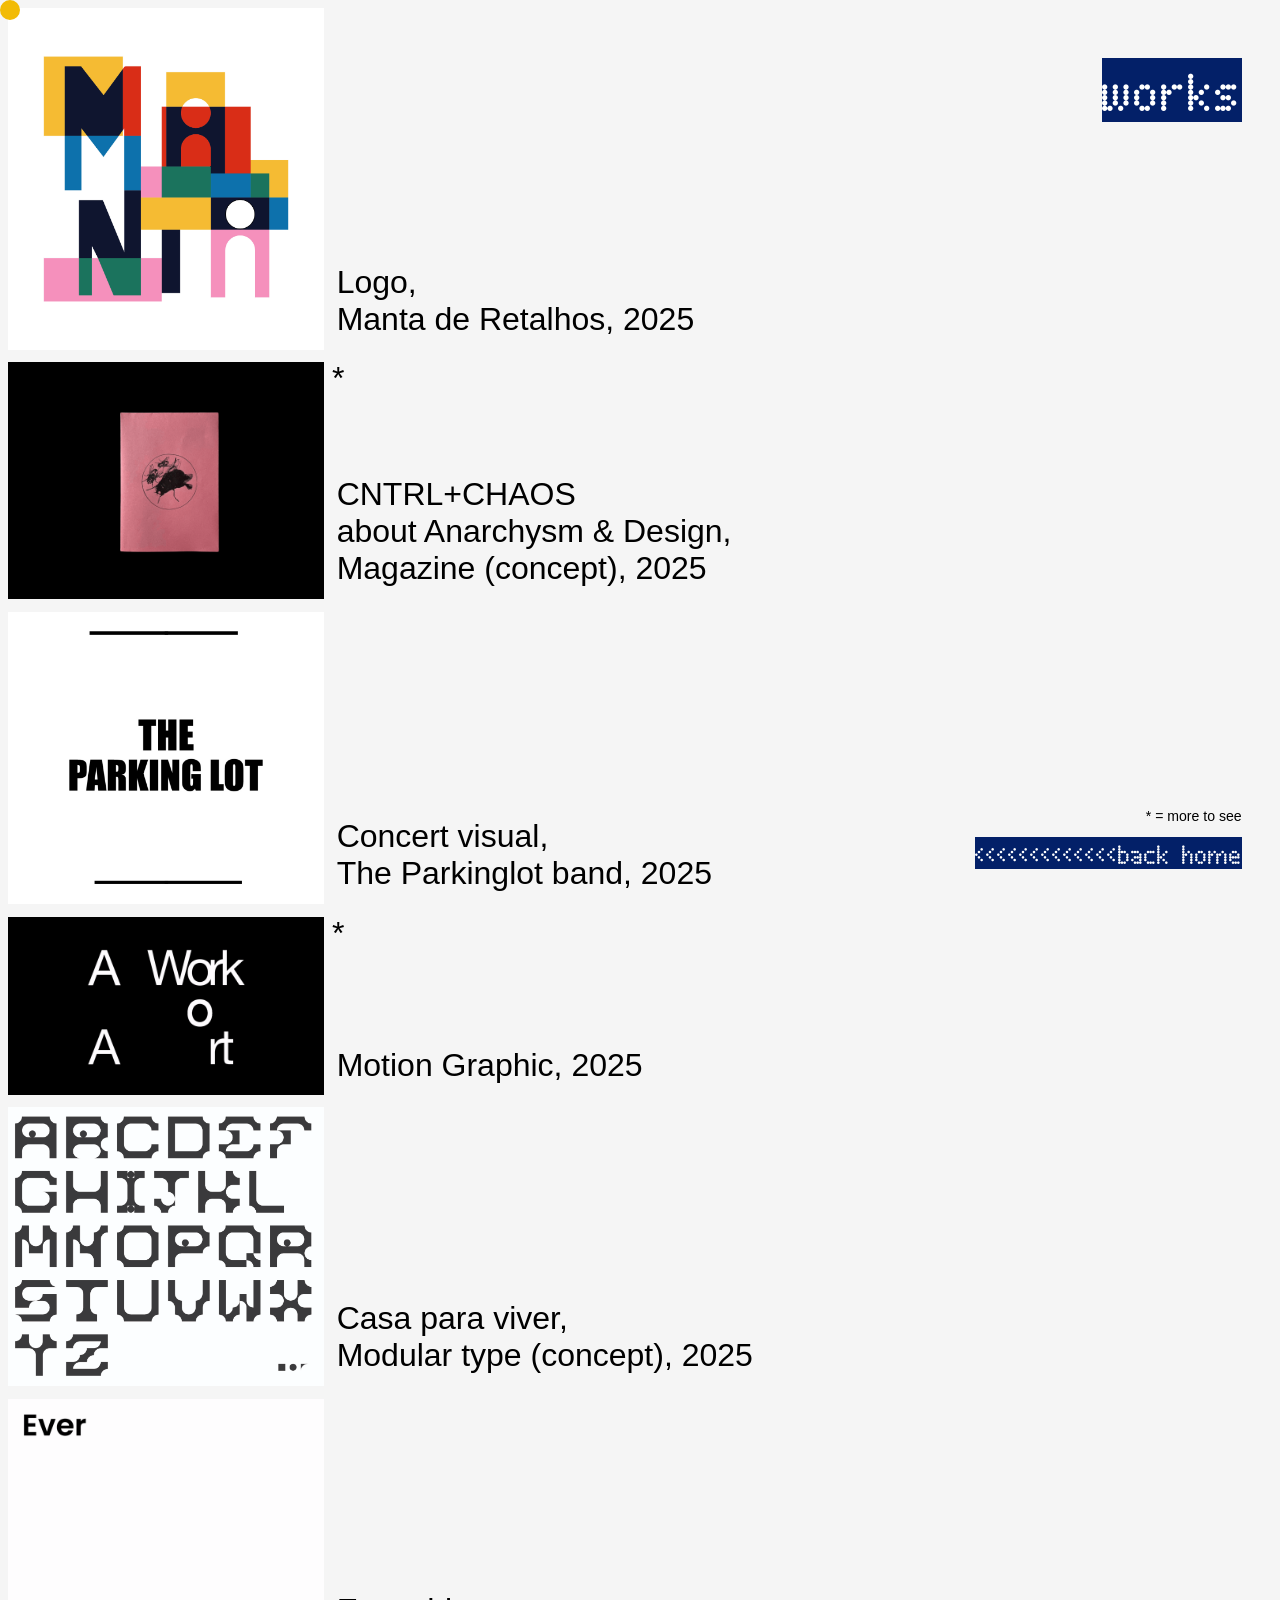
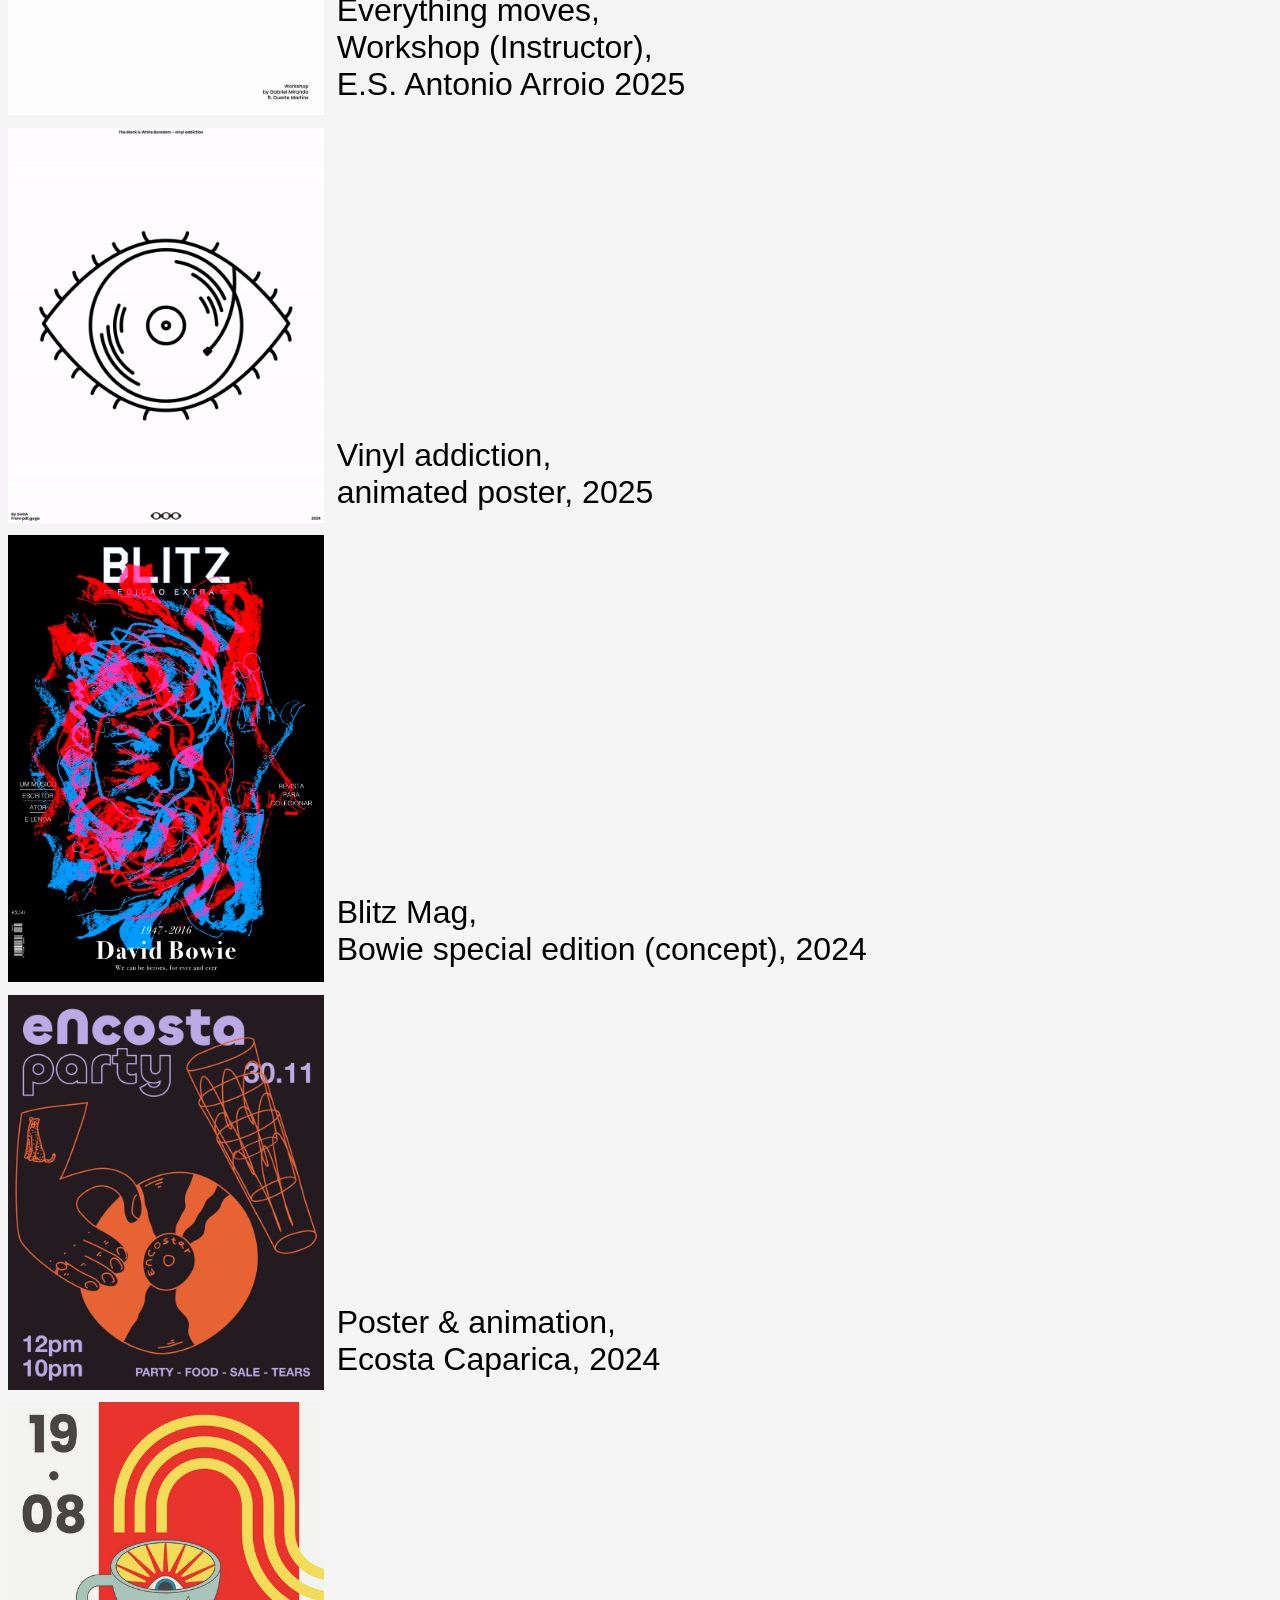
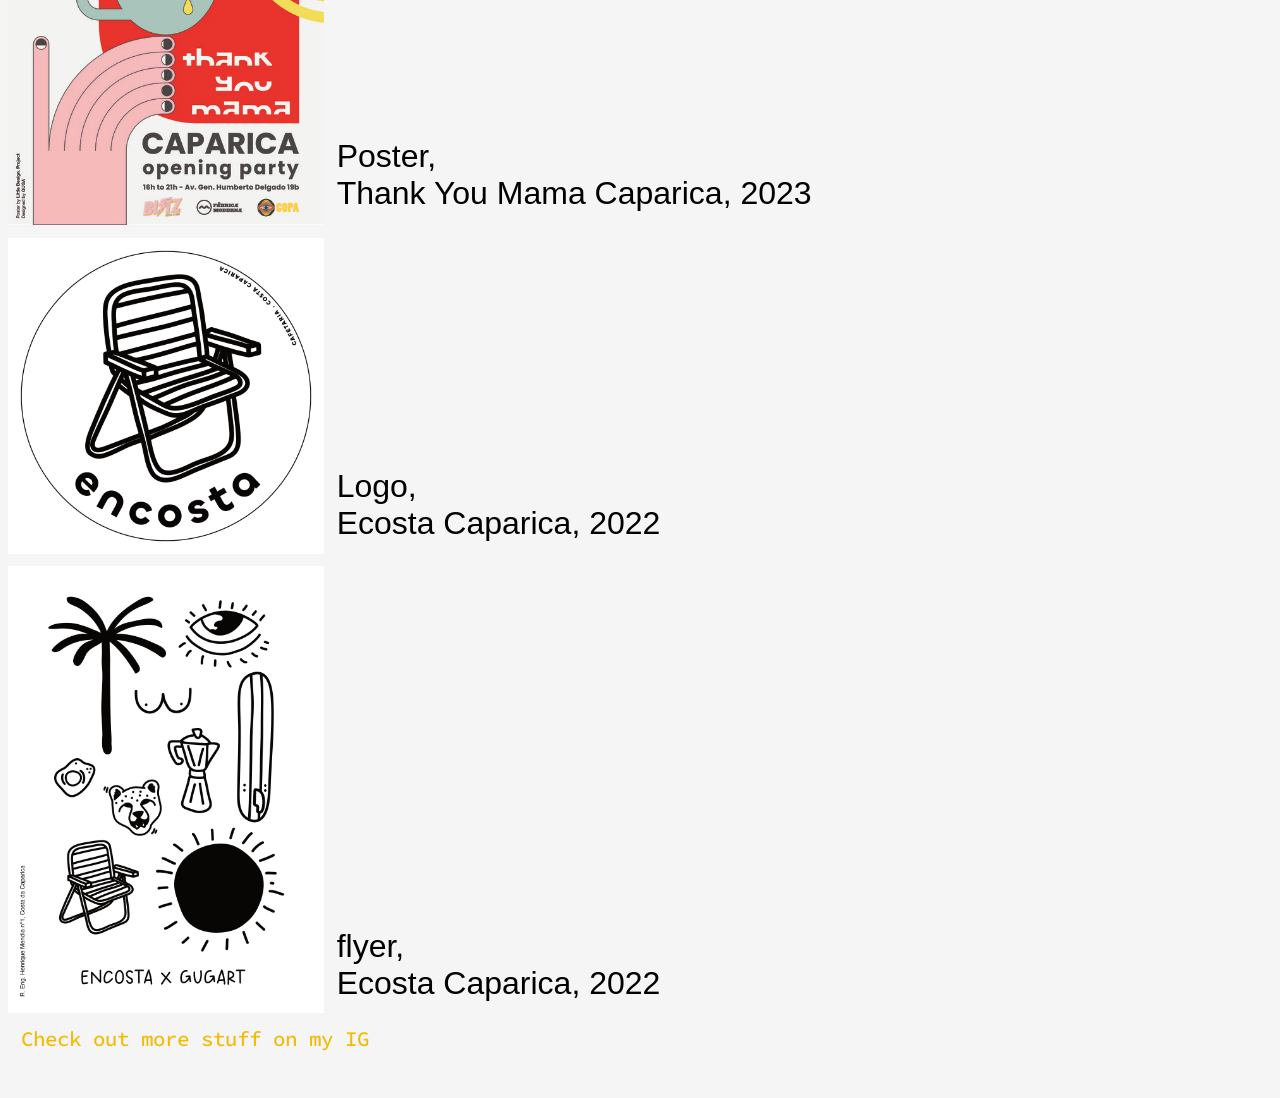
==== pagina1.html @ 48f4a159 "Update pagina1.html" ====
<!DOCTYPE html>
<html>
    <head>

        <meta charset="UTF-8">

        <title>Phone (1)</title>
        <link rel="stylesheet" href="style.css">
        <meta name="viewport" content="width=device-width, initial-scale=1.0">
        <style>
            .mae { cursor: pointer; }
        </style>
    </head>
    <body class="works-page">

        <div id="custom-cursor"></div>

        <main>

            <div id="transition-overlay"></div>
            <h2>works</h2>
            <span class="gallery-legend">* = more to see</span>
            <div class="mae" data-project="manta">
                <h2 id="titulohide">works</h2>
                <img id="img-main" src="../imgs/final.jpg" alt="img1p2">
                <div class="grupo">
                    <div id="texto1">
                        <p>Logo,<br> Manta de Retalhos, 2025</p>
                    </div>
                </div>
            </div>
            <div class="mae" data-project="chaos">
                <img id="img-main" src="../imgs/cntrlChaos.gif" alt="img2p2" loading="lazy" decoding="async">
                <div class="grupo">
                    <div id="texto1">
                    <p>CNTRL+CHAOS<br> about Anarchysm & Design,<br> Magazine (concept), 2025</p>
                    </div>
                </div>
            </div>
            <div class="mae" data-project="instapark">
                <img id="img-main" src="../imgs/instaPark.gif" alt="img2p2" loading="lazy" decoding="async">
                <div class="grupo">
                    <div id="texto1">
                    <p>Concert visual,<br> The Parkinglot band, 2025</p>
                    </div>
                </div>
            </div>
            <div class="mae" data-project="workart">
                <img id="img-main" src="../imgs/workArt.gif" alt="img2p2" loading="lazy" decoding="async">
                <div class="grupo">
                    <div id="texto1">
                    <p>Motion Graphic, 2025</p>
                    </div>
                </div>
            </div>
            <div class="mae" data-project="casaviver">
                <img id="img-main" src="../imgs/casaViver.jpg" alt="img2p2" loading="lazy" decoding="async">
                <div class="grupo">
                    <div id="texto1">
                    <p>Casa para viver,<br> Modular type (concept), 2025</p>
                    </div>
                </div>
            </div>
            <div class="mae" data-project="aa25">
                <img id="img-main" src="../imgs/AA25.gif" alt="img2p2" loading="lazy" decoding="async">
                <div class="grupo">
                    <div id="texto1">
                    <p>Everything moves,<br> Workshop (Instructor),<br> E.S. Antonio Arroio 2025</p>
                    </div>
                </div>
            </div>
            <div class="mae" data-project="vinil">
                <img id="img-main" src="../imgs/vinilAnimatic.gif" alt="img2p2" loading="lazy" decoding="async">
                <div class="grupo">
                    <div id="texto1">
                    <p>Vinyl addiction,<br> animated poster, 2025</p>
                    </div>
                </div>
            </div>
            <div class="mae" data-project="bowie">
                <img id="img-main" src="../imgs/bowieMag.png" alt="img2p2" loading="lazy" decoding="async">
                <div class="grupo">
                    <div id="texto1">
                    <p>Blitz Mag,<br> Bowie special edition (concept), 2024</p>
                    </div>
                </div>
            </div>
            <div class="mae" data-project="closing">
                <img id="img-main" src="../imgs/closing.gif" alt="img2p2" loading="lazy" decoding="async">
                <div class="grupo">
                    <div id="texto1">
                    <p>Poster & animation,<br> Ecosta Caparica, 2024</p>
                    </div>
                </div>
            </div>
            <div class="mae" data-project="thankyou">
                <img id="img-main" src="../imgs/thankYou.jpg" alt="img2p2" loading="lazy" decoding="async">
                <div class="grupo">
                    <div id="texto1">
                    <p>Poster,<br> Thank You Mama Caparica, 2023</p>
                    </div>
                </div>
            </div>
            <div class="mae" data-project="logoencosta">
                <img id="img-main" src="../imgs/logoEncosta.png" alt="img2p2" loading="lazy" decoding="async">
                <div class="grupo">
                    <div id="texto1">
                    <p>Logo,<br> Ecosta Caparica, 2022</p>
                    </div>
                </div>
            </div>
            <div class="mae" data-project="flyerencosta">
                <img id="img-main" src="../imgs/flyerEncosta.png" alt="img2p2" loading="lazy" decoding="async">
                <div class="grupo">
                    <div id="texto1">
                    <p>flyer,<br> Ecosta Caparica, 2022</p>
                    </div>
                </div>
            </div>
            <div class="mae">
                <div class="grupo">
                    <div id="textoIG">
                    <a href="https://www.instagram.com/pdf.guga/" target="_blank" class="transition-link">Check out more stuff on my IG</a>
                    </div>
                </div>
            </div>
            <a href="../codigo/index.html" id="fixedbutton"> &lt&lt&lt&lt&lt&lt&lt&lt&lt&lt&lt&lt&ltback home </a>
            
        </main>

         <script src="script.js"></script>

    </body>
</html>
---- style.css ----
/* ==========================================
   FONTS
   ========================================== */
@font-face {
    src: url(fonts/ndot-47-inspired-by-nothing.otf);
    font-family: Ndot47;
}

@font-face {
    src: url(fonts/SourceCodePro-VariableFont_wght.ttf);
    font-family: sourcecode;
}

@font-face {
    font-family: Outfit;
    src: url(Outfit-VariableFont_wght.ttf) format("truetype");
    font-style: normal;
    font-weight: 100 900;
}

/* ==========================================
   GLOBAL RESET & GLOBAL FORCED CURSOR REMOVAL
   ========================================== */
* {
    margin-bottom: 1%;
    font-family: Helvetica Neue, "helvetica", sans-serif;
    font-weight: 500;
    text-decoration: none;
    box-sizing: border-box; 
    cursor: none !important; /* Strips browser pointer across every tag */
}

a {
    font-family: sourcecode, "helvetica", sans-serif;
}

/* ==========================================
   BASE & STRUCTURE ELEMENTS
   ========================================== */
body {
    background-color: #f5f5f5;
    max-width: 1500px;
    overflow-x: hidden;
    opacity: 0;
    transition: opacity 1s, transform 0.5s cubic-bezier(0.87, -0.01, 1, 1);
}

body.loaded {
    opacity: 1;
}

.container {
    display: grid;
    grid-template-columns: auto auto auto auto auto auto;
    background-color: #f5f5f5;
    padding: 1%;
}

.container div {
    background-color: #f1f1f1;
    border: 1px solid black;
    padding: 10px;
    font-size: 30px;
    text-align: center;
}

.mae {
    display: flex;
    margin: 0;
}

.grupo {
    width: 25%;
    position: relative;
    margin-left: 1%;
    margin-right: 3%;
}

p {
    font-size: 2.5em;
}

.works-page p {
    font-size: 2.5vw;
}

.works-page .gallery-legend {
    position: fixed;
    bottom: calc(2% + 1.5em + 1.5rem);
    right: 3%;
    width: fit-content;
    z-index: 2;
    font-size: clamp(0.75rem, 1.1vw, 1rem);
}

.works-page .grupo {
    width: 65%;
}

.works-page .mae.has-gallery {
    position: relative;
}

.works-page .project-image-wrap {
    display: contents;
}

.works-page .gallery-indicator {
    position: absolute;
    top: 0;
    left: 0;
    font-size: 2.5vw;
    line-height: 1;
    pointer-events: none;
}

/* ==========================================
   IMAGES & MEDIA TARGETS
   ========================================== */
img {
    max-width: 20%;
}

.detail-moving-image {
    position: fixed;
    top: 0;
    left: 0;
    width: clamp(180px, 24vw, 320px);
    max-width: calc(100vw - 2rem);
    z-index: 0;
    transition: left 4s ease-in-out, top 4s ease-in-out, transform 0.6s ease;
}

.detail-moving-image:hover {
    transform: rotate(180deg);
}

@media (prefers-reduced-motion: reduce) {
    .detail-moving-image {
        position: static;
        transition: none;
    }
}

#img-main {
    max-width: 25%;
}

#img2 {
    max-width: 75%;
    margin: auto;
    margin-top: 15%;
}

#gallery-content {
    max-width: none;
    flex-direction: column;
}

#gallery-content img {
    max-width: 60%;
}

/* ==========================================
   TYPOGRAPHY & ACTIONS
   ========================================== */
#texto1 {
    position: absolute;
    bottom: 0;
}

.detail-copy-bottom-right #texto1 {
    position: fixed;
    right: 3%;
    bottom: 8%;
    width: min(44rem, 55vw);
    z-index: 1;
}

h2 {
    font-family: Ndot47, "helvetica", sans-serif;
    position: fixed;
    font-size: 3em;
    font-style: none;
    background-color: #032068;
    color: white;
    width: fit-content;
    top: 2%;
    right: 3%;
}

h2:hover {
    background-color: #f1f1f100;
    color: #032068;
}

h3 {
    color: white;
    width: fit-content;
    background-color: #F2BB06;
    font-size: 1.6vw;
}

.link {
    color: #B80529;
    text-decoration: underline;
}

.transition-link {
    font-size: 1.3em;
    border: none;
    background-color: #f5f5f500;
    color: #F2BB06;
}

.transition-link:hover {
    background-color: #F2BB06;
    color: white;
}

#destaque {
    background-color: white;
    font-weight: 600;
}

#titulohide {
    font-size: 3vw;
    font-style: none;
    background-color: #032068;
    color: white;
    width: fit-content;
    margin-top: 13%;
    margin-right: 10%;
    display: none;
}

#fixedbutton {
    font-family: Ndot47, source code, "helvetica", sans-serif;
    font-size: 1.5em;
    position: fixed;
    bottom: 2%;
    right: 3%;
    background-color: #032068; 
    color: white;
}

#fixedbutton:hover {
    background-color: white;
    color: #032068;
}

/* ==========================================
   PAGE TRANSITION OVERLAY
   ========================================== */
#transition-overlay {
    position: fixed;
    top: 0;
    left: 100%;
    width: 100%;
    height: 100vh;
    background: #f2bb0600;
    opacity: 0;
    z-index: 9997; 
    pointer-events: none;
    transition: left 0.6s ease, opacity 0.1s ease;
}

#transition-overlay.active {
    left: 0;
    opacity: 1;
    pointer-events: auto;
}

/* ==========================================
   CUSTOM MOUSE CURSOR SETUP
   ========================================== */
#custom-cursor {
    width: 20px !important;
    height: 20px !important;
    border-radius: 50%;
    position: fixed;
    top: 0;
    left: 0;
    background-color: #F2BB06; 
    border: 2px solid #F2BB06;     
    pointer-events: none; 
    z-index: 99999; /* Keeps it on top of your layout */
    will-change: transform;
}


/* ==========================================
   ANIMATIONS
   ========================================== */
@keyframes fadeOut {
    0% {
        opacity: 1;
        transform: translate(-50%, -50%) scale(1);
    }
    100% {
        opacity: 0;
        transform: translate(-50%, -50%) scale(0.2);
    }
}

@keyframes slideIn {
    from {
        transform: translateX(100%);
    }
    to {
        transform: translateX(0);
    }
}

/* ==========================================
   RESPONSIVE MEDIA QUERIES
   ========================================== */
@media (max-width: 1800px) {
    .container {
        grid-template-columns: auto auto auto auto;
    }
}

@media (max-width: 600px) {
    .mae {
        display: flex;
        flex-direction: column;
    }

    #custom-cursor {
    display: none;
    }

    .grupo {
        width: 100%;
    }

    .works-page .grupo {
        width: 100%;
    }

    .works-page .gallery-indicator {
        left: auto;
        right: 0;
        font-size: 8vw;
    }

    .works-page .gallery-legend {
        right: 5%;
        bottom: calc(2% + 4vw + 1.5rem);
    }

    .works-page .mae.has-gallery #texto1 {
        padding-right: 8vw;
    }

    img {
        max-width: 100%;
    }

    .detail-moving-image {
        width: 60vw;
        max-width: 80vw;
    }

    .detail-moving-image:hover {
        transform: none;
    }

    .detail-copy-bottom-right #texto1 {
        position: fixed;
        left: 50%;
        right: auto;
        bottom: 10%;
        width: min(90vw, 35rem);
        margin: 0;
        text-align: left;
        transform: translateX(-50%);
    }

    #img-main {
        max-width: 100%;
    }

    p {
        font-size: 8vw;
    }

    h2 {
        display: none;
    }

    h3 {
        font-size: 4vw;
        margin-top: 5%;
    }

    #texto1 {
        position: relative;
        width: 100%;
        margin-bottom: 5%;
        margin-top: 2%;
    }

    #textoIG {
        display: none;
    }

    #titulohide {
        font-size: 5vw;
        margin-top: 3%;
        margin-right: 2%;
        position: absolute;
        display: block;
    }

    #fixedbutton {
        font-size: 4vw;
        bottom: 2%;
        right: 5%;
    }

    .container {
        grid-template-columns: auto;
    }

    #img2 {
        max-width: 100%;
        margin-top: 5%;
    }
}
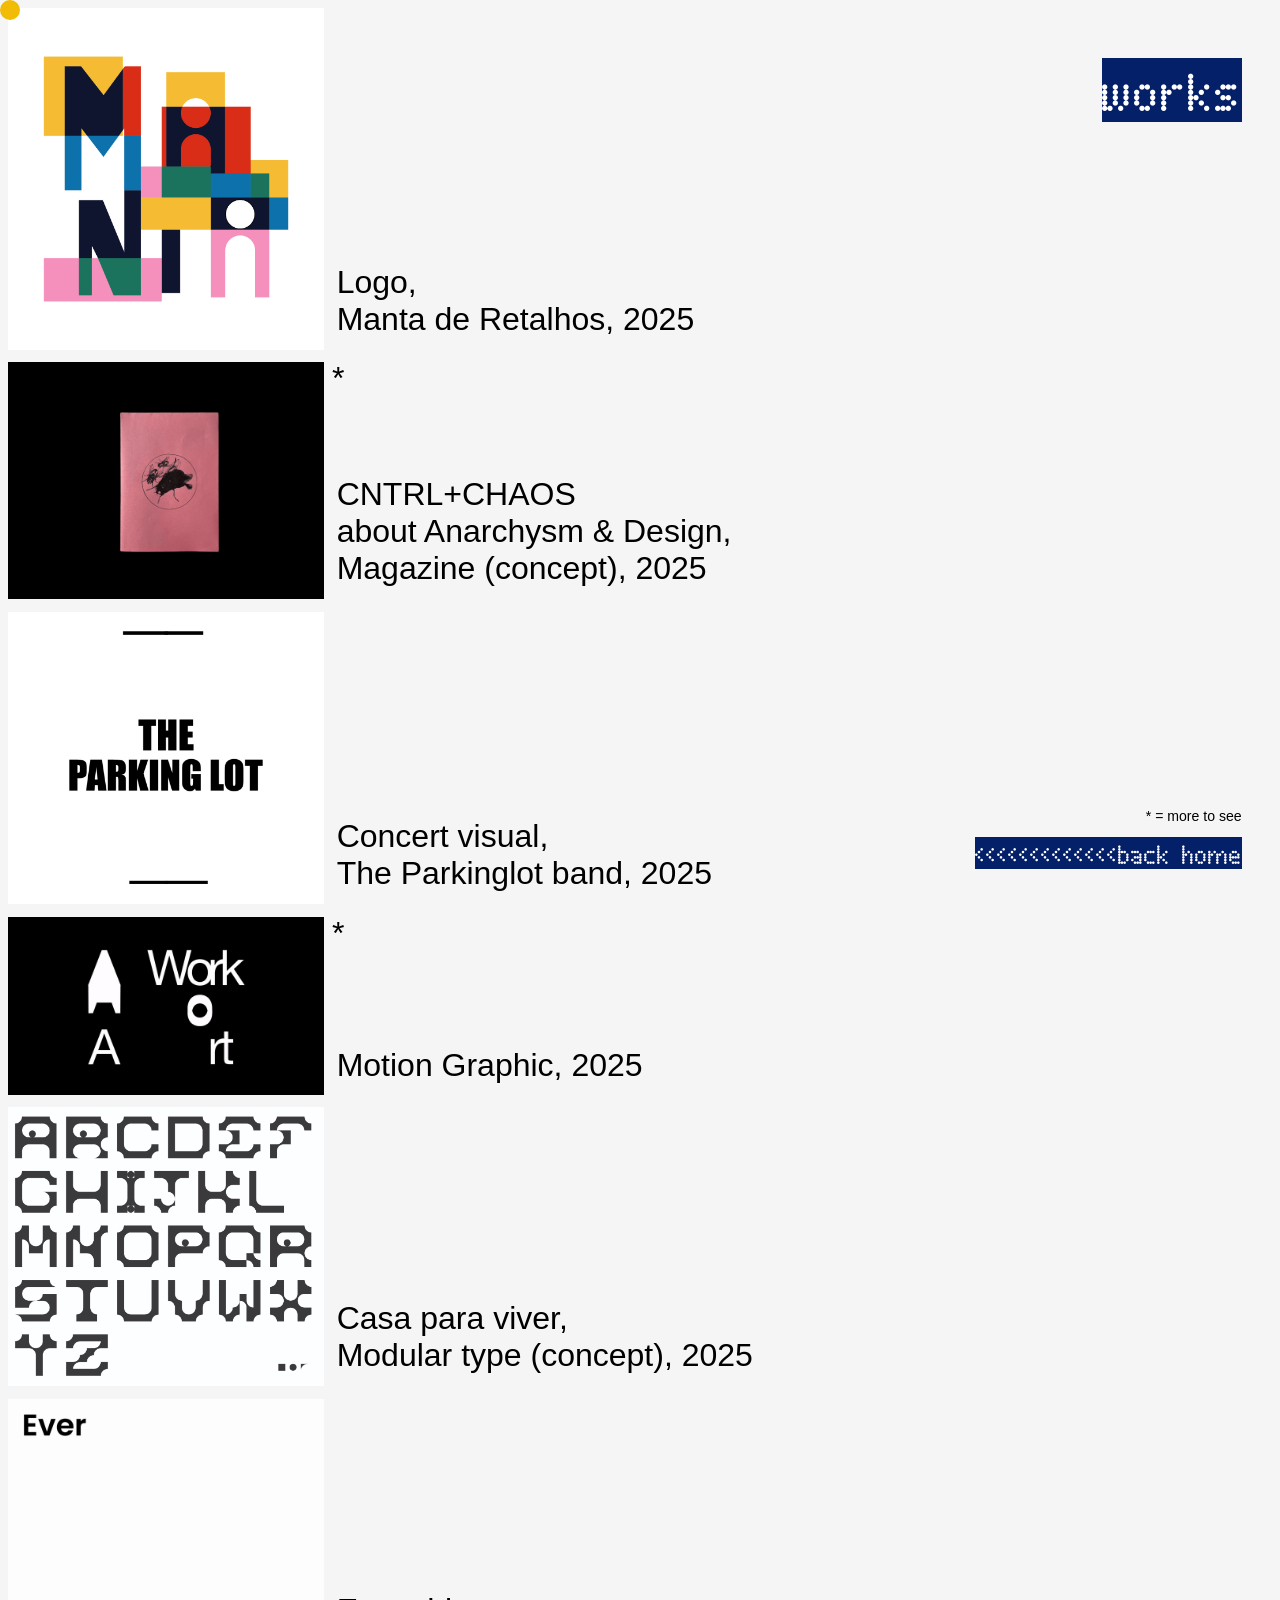
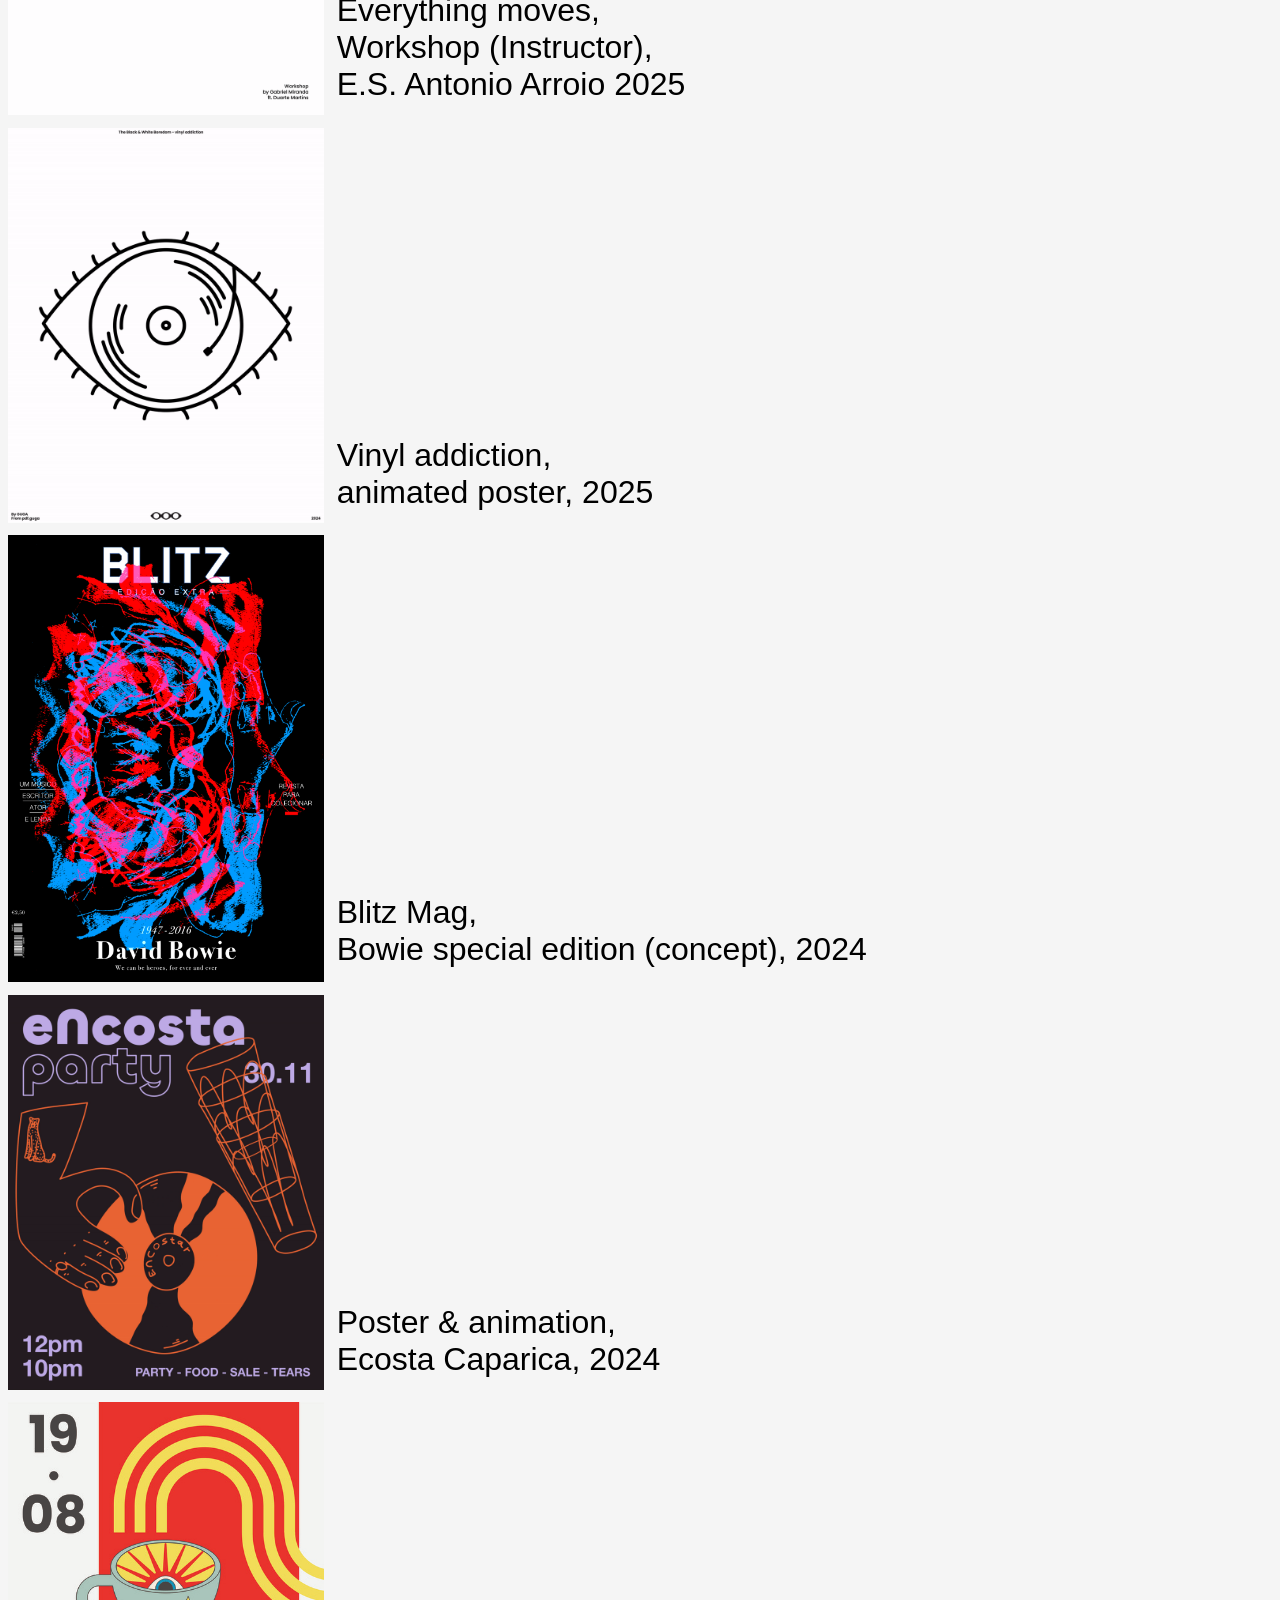
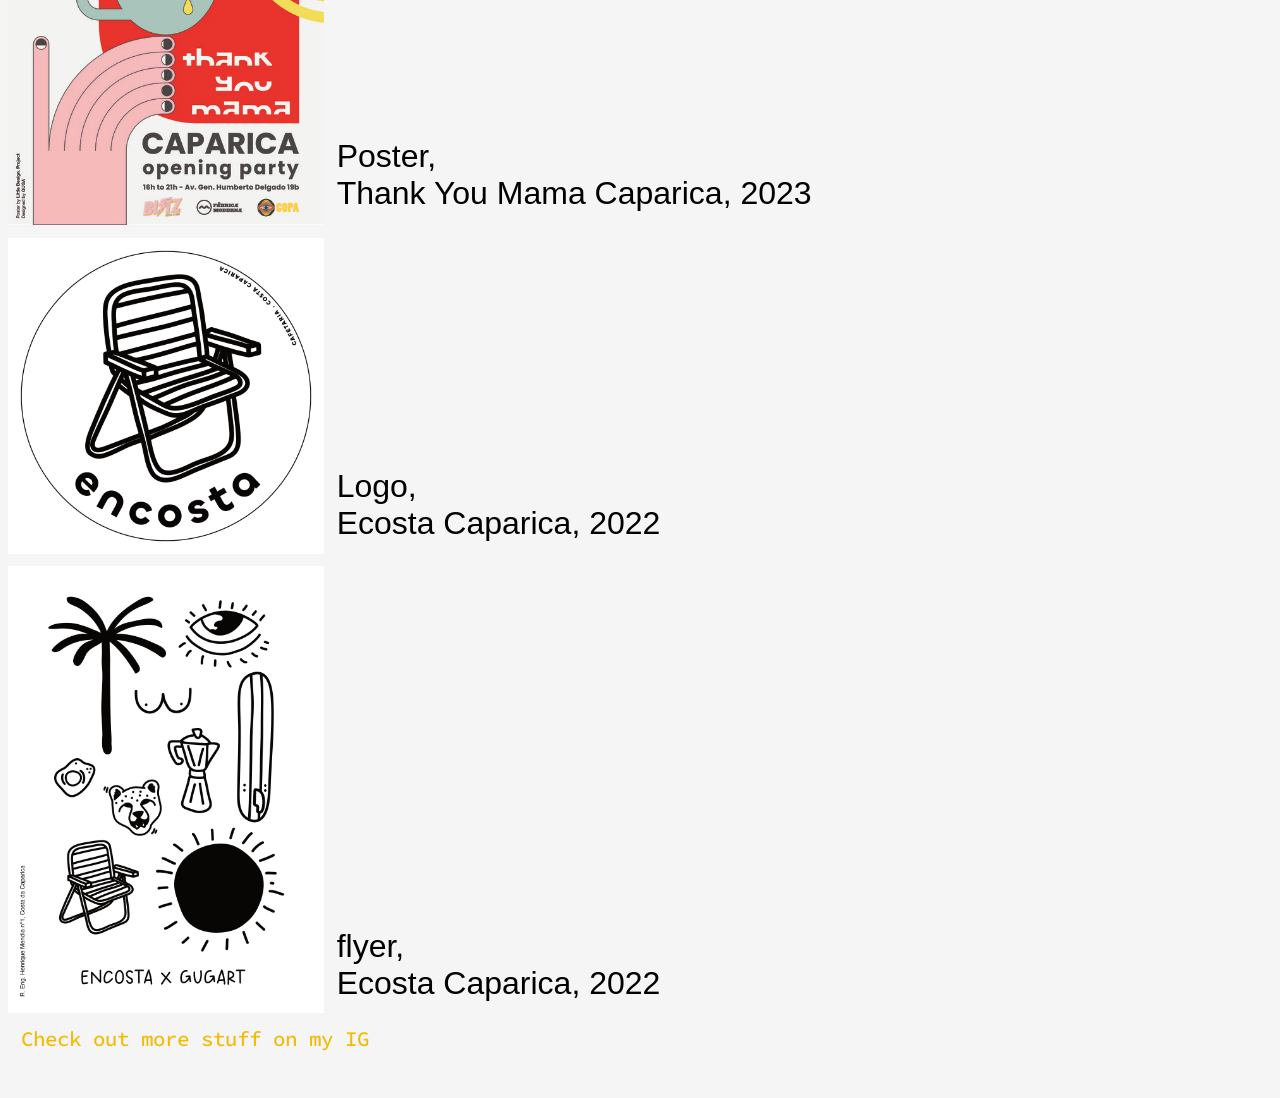
==== commit 82425a07: "Update pagina1.html" ====
--- a/pagina1.html
+++ b/pagina1.html
@@ -22,7 +22,7 @@
             <span class="gallery-legend">* = more to see</span>
             <div class="mae" data-project="manta">
                 <h2 id="titulohide">works</h2>
-                <img id="img-main" src="../imgs/final.jpg" alt="img1p2">
+                <img id="img-main" src="./imgs/final.jpg" alt="img1p2">
                 <div class="grupo">
                     <div id="texto1">
                         <p>Logo,<br> Manta de Retalhos, 2025</p>
@@ -30,7 +30,7 @@
                 </div>
             </div>
             <div class="mae" data-project="chaos">
-                <img id="img-main" src="../imgs/cntrlChaos.gif" alt="img2p2" loading="lazy" decoding="async">
+                <img id="img-main" src="./imgs/cntrlChaos.gif" alt="img2p2" loading="lazy" decoding="async">
                 <div class="grupo">
                     <div id="texto1">
                     <p>CNTRL+CHAOS<br> about Anarchysm & Design,<br> Magazine (concept), 2025</p>
@@ -38,7 +38,7 @@
                 </div>
             </div>
             <div class="mae" data-project="instapark">
-                <img id="img-main" src="../imgs/instaPark.gif" alt="img2p2" loading="lazy" decoding="async">
+                <img id="img-main" src="./imgs/instaPark.gif" alt="img2p2" loading="lazy" decoding="async">
                 <div class="grupo">
                     <div id="texto1">
                     <p>Concert visual,<br> The Parkinglot band, 2025</p>
@@ -46,7 +46,7 @@
                 </div>
             </div>
             <div class="mae" data-project="workart">
-                <img id="img-main" src="../imgs/workArt.gif" alt="img2p2" loading="lazy" decoding="async">
+                <img id="img-main" src="./imgs/workArt.gif" alt="img2p2" loading="lazy" decoding="async">
                 <div class="grupo">
                     <div id="texto1">
                     <p>Motion Graphic, 2025</p>
@@ -54,7 +54,7 @@
                 </div>
             </div>
             <div class="mae" data-project="casaviver">
-                <img id="img-main" src="../imgs/casaViver.jpg" alt="img2p2" loading="lazy" decoding="async">
+                <img id="img-main" src="./imgs/casaViver.jpg" alt="img2p2" loading="lazy" decoding="async">
                 <div class="grupo">
                     <div id="texto1">
                     <p>Casa para viver,<br> Modular type (concept), 2025</p>
@@ -62,7 +62,7 @@
                 </div>
             </div>
             <div class="mae" data-project="aa25">
-                <img id="img-main" src="../imgs/AA25.gif" alt="img2p2" loading="lazy" decoding="async">
+                <img id="img-main" src="./imgs/AA25.gif" alt="img2p2" loading="lazy" decoding="async">
                 <div class="grupo">
                     <div id="texto1">
                     <p>Everything moves,<br> Workshop (Instructor),<br> E.S. Antonio Arroio 2025</p>
@@ -70,7 +70,7 @@
                 </div>
             </div>
             <div class="mae" data-project="vinil">
-                <img id="img-main" src="../imgs/vinilAnimatic.gif" alt="img2p2" loading="lazy" decoding="async">
+                <img id="img-main" src="./imgs/vinilAnimatic.gif" alt="img2p2" loading="lazy" decoding="async">
                 <div class="grupo">
                     <div id="texto1">
                     <p>Vinyl addiction,<br> animated poster, 2025</p>
@@ -78,7 +78,7 @@
                 </div>
             </div>
             <div class="mae" data-project="bowie">
-                <img id="img-main" src="../imgs/bowieMag.png" alt="img2p2" loading="lazy" decoding="async">
+                <img id="img-main" src="./imgs/bowieMag.png" alt="img2p2" loading="lazy" decoding="async">
                 <div class="grupo">
                     <div id="texto1">
                     <p>Blitz Mag,<br> Bowie special edition (concept), 2024</p>
@@ -86,7 +86,7 @@
                 </div>
             </div>
             <div class="mae" data-project="closing">
-                <img id="img-main" src="../imgs/closing.gif" alt="img2p2" loading="lazy" decoding="async">
+                <img id="img-main" src="./imgs/closing.gif" alt="img2p2" loading="lazy" decoding="async">
                 <div class="grupo">
                     <div id="texto1">
                     <p>Poster & animation,<br> Ecosta Caparica, 2024</p>
@@ -94,7 +94,7 @@
                 </div>
             </div>
             <div class="mae" data-project="thankyou">
-                <img id="img-main" src="../imgs/thankYou.jpg" alt="img2p2" loading="lazy" decoding="async">
+                <img id="img-main" src="./imgs/thankYou.jpg" alt="img2p2" loading="lazy" decoding="async">
                 <div class="grupo">
                     <div id="texto1">
                     <p>Poster,<br> Thank You Mama Caparica, 2023</p>
@@ -102,7 +102,7 @@
                 </div>
             </div>
             <div class="mae" data-project="logoencosta">
-                <img id="img-main" src="../imgs/logoEncosta.png" alt="img2p2" loading="lazy" decoding="async">
+                <img id="img-main" src="./imgs/logoEncosta.png" alt="img2p2" loading="lazy" decoding="async">
                 <div class="grupo">
                     <div id="texto1">
                     <p>Logo,<br> Ecosta Caparica, 2022</p>
@@ -110,7 +110,7 @@
                 </div>
             </div>
             <div class="mae" data-project="flyerencosta">
-                <img id="img-main" src="../imgs/flyerEncosta.png" alt="img2p2" loading="lazy" decoding="async">
+                <img id="img-main" src="./imgs/flyerEncosta.png" alt="img2p2" loading="lazy" decoding="async">
                 <div class="grupo">
                     <div id="texto1">
                     <p>flyer,<br> Ecosta Caparica, 2022</p>
@@ -124,7 +124,7 @@
                     </div>
                 </div>
             </div>
-            <a href="../codigo/index.html" id="fixedbutton"> &lt&lt&lt&lt&lt&lt&lt&lt&lt&lt&lt&lt&ltback home </a>
+            <a href="index.html" id="fixedbutton"> &lt&lt&lt&lt&lt&lt&lt&lt&lt&lt&lt&lt&ltback home </a>
             
         </main>
 
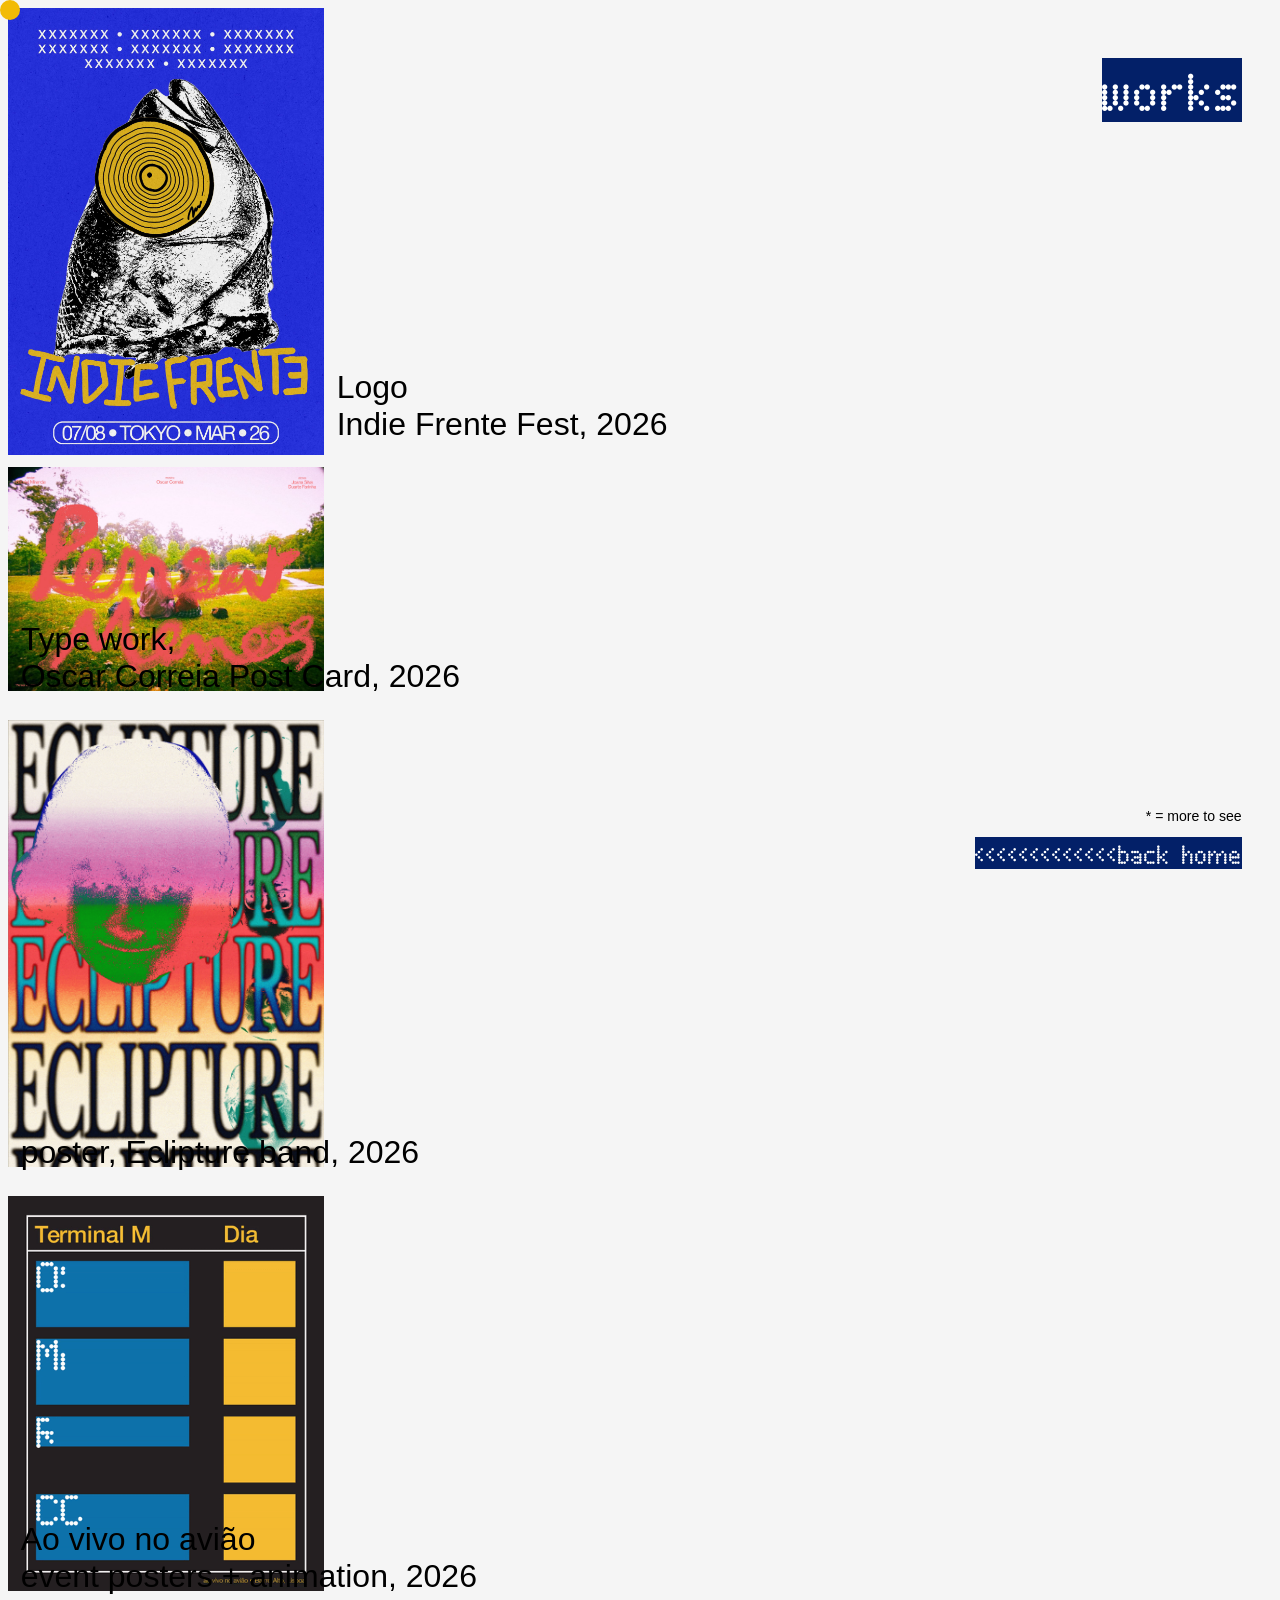
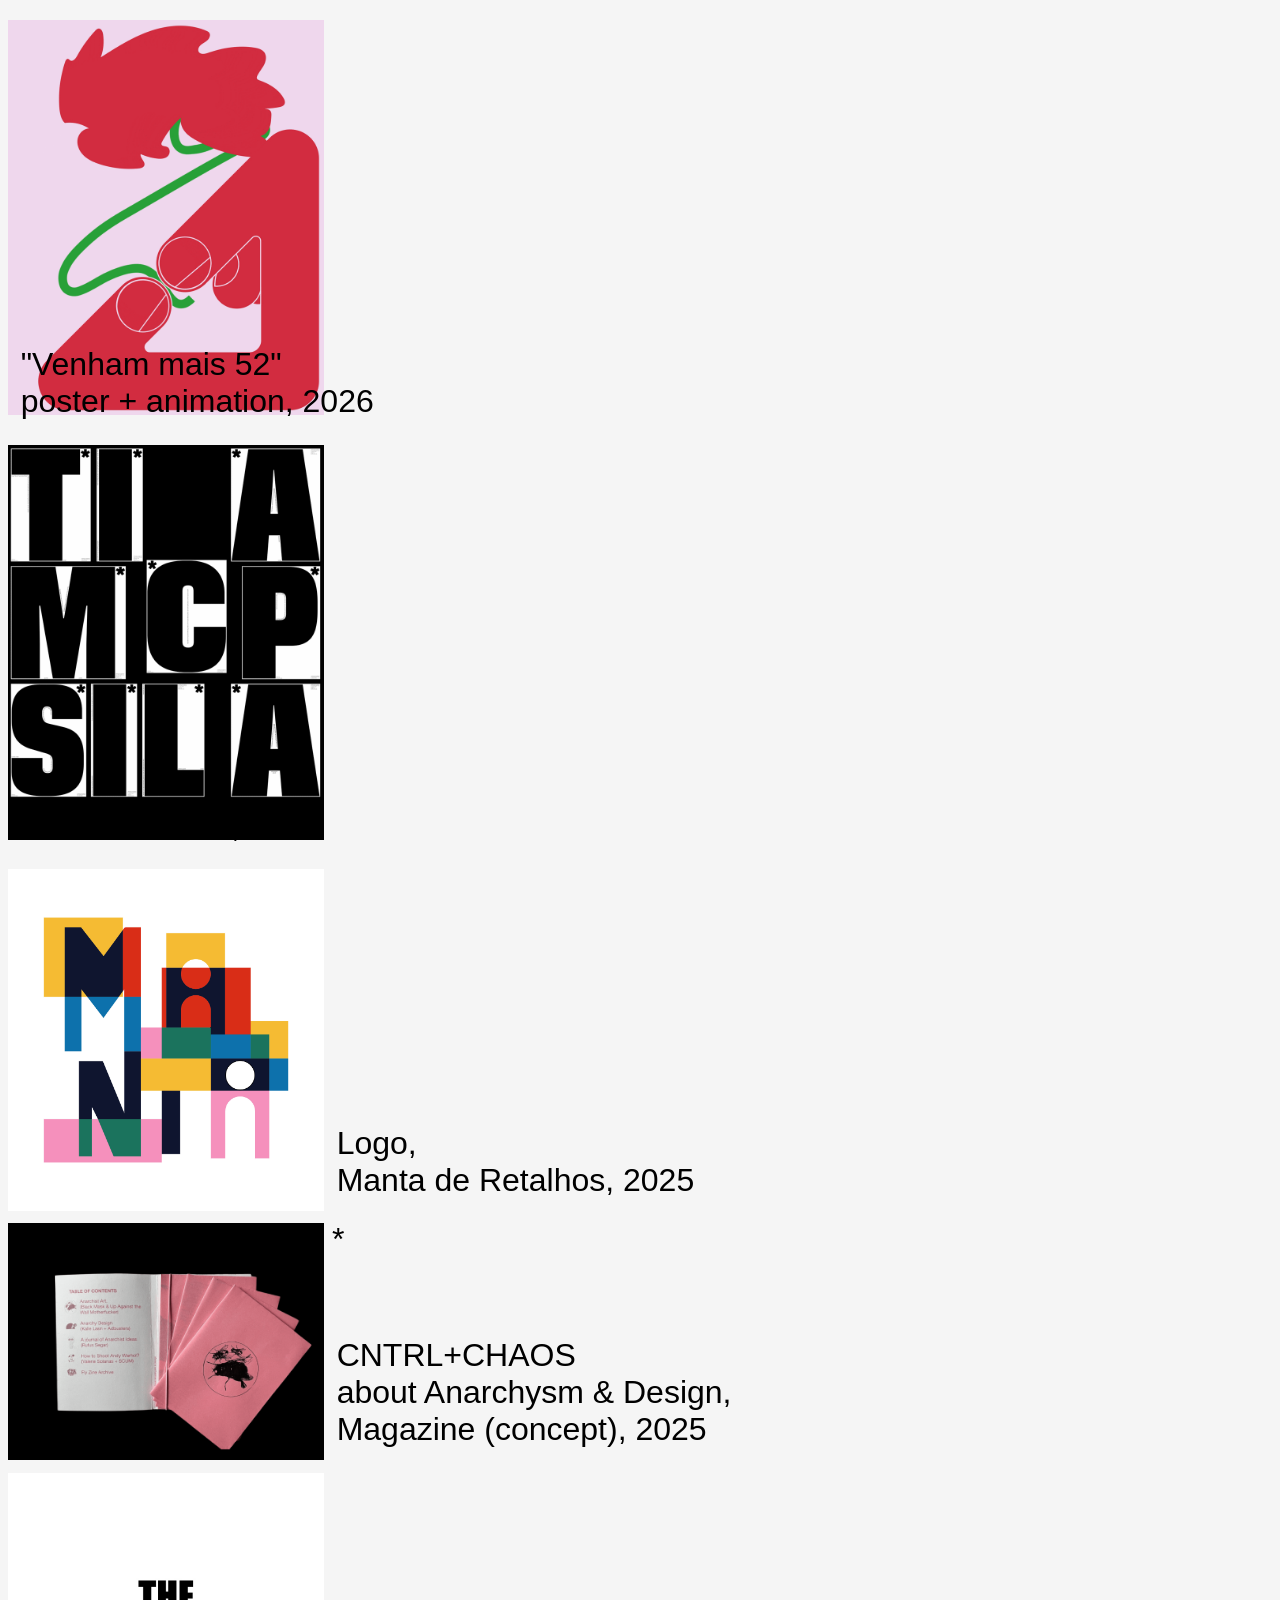
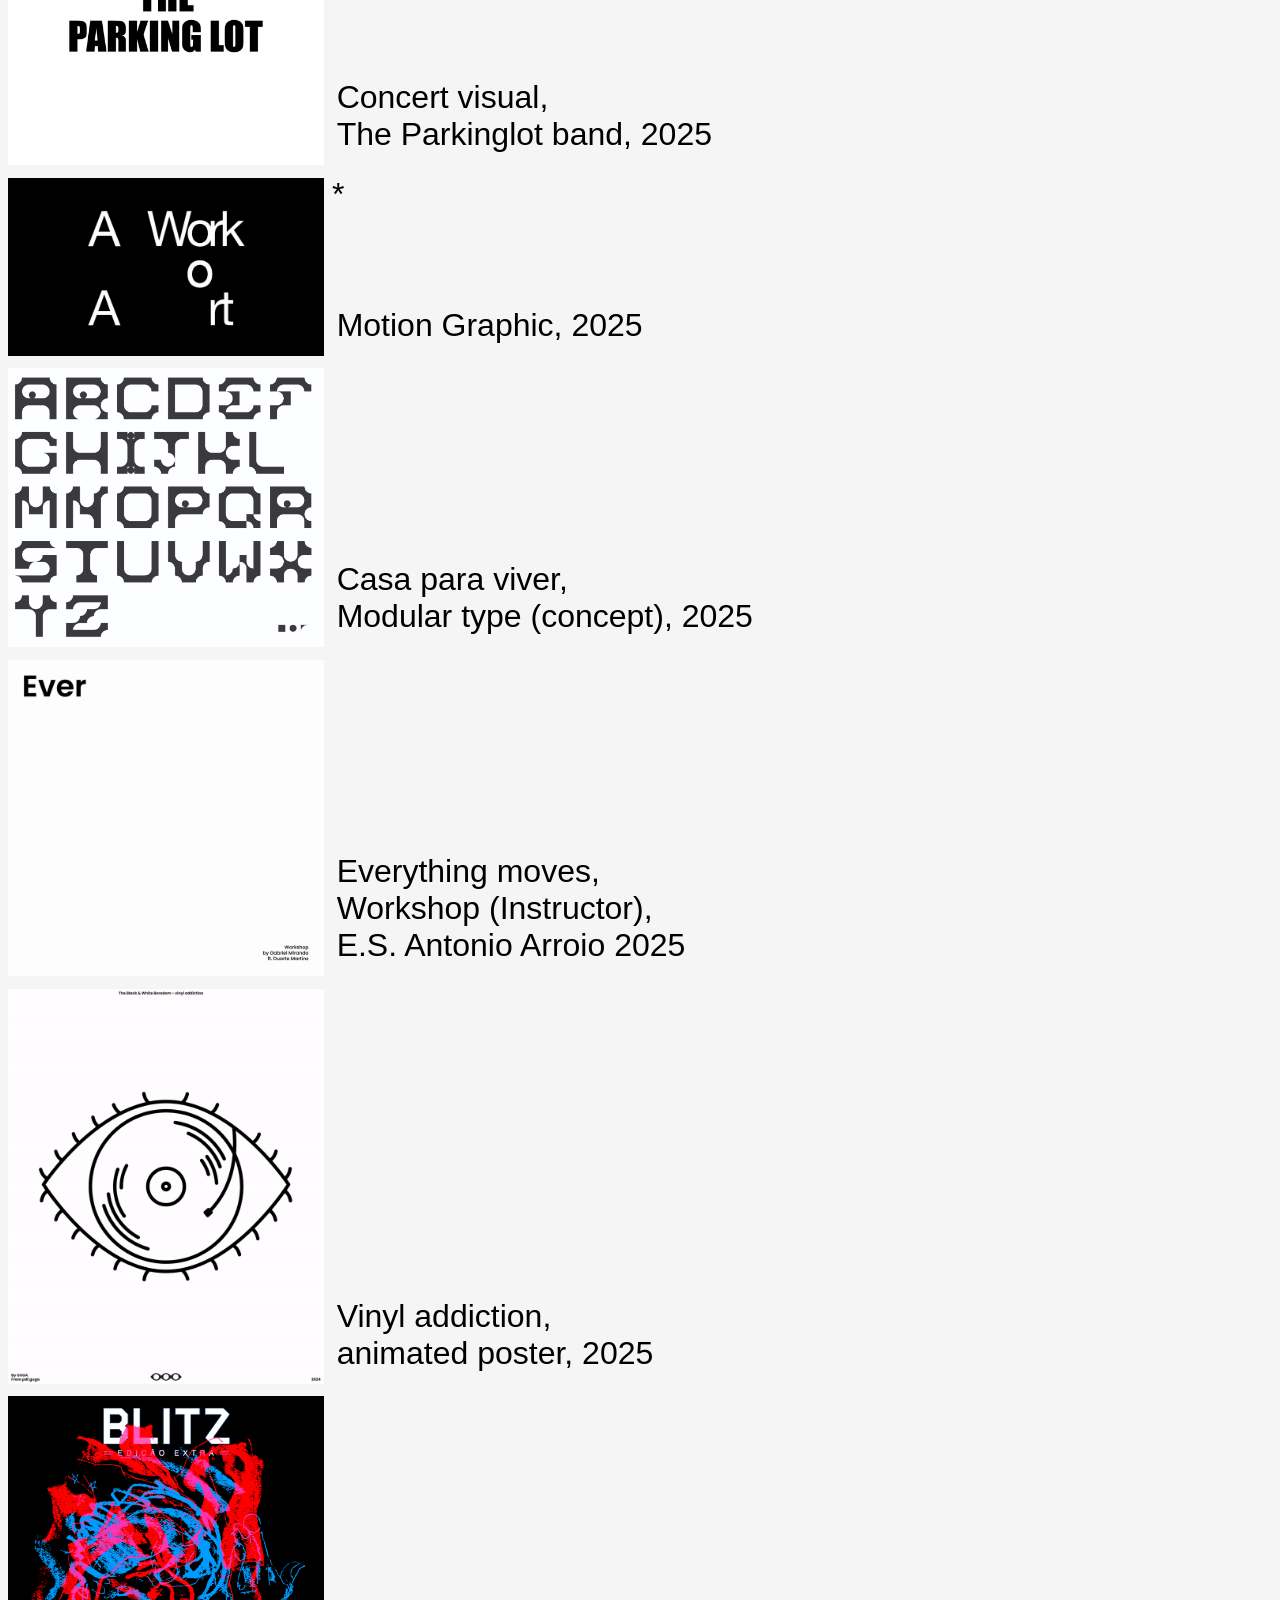
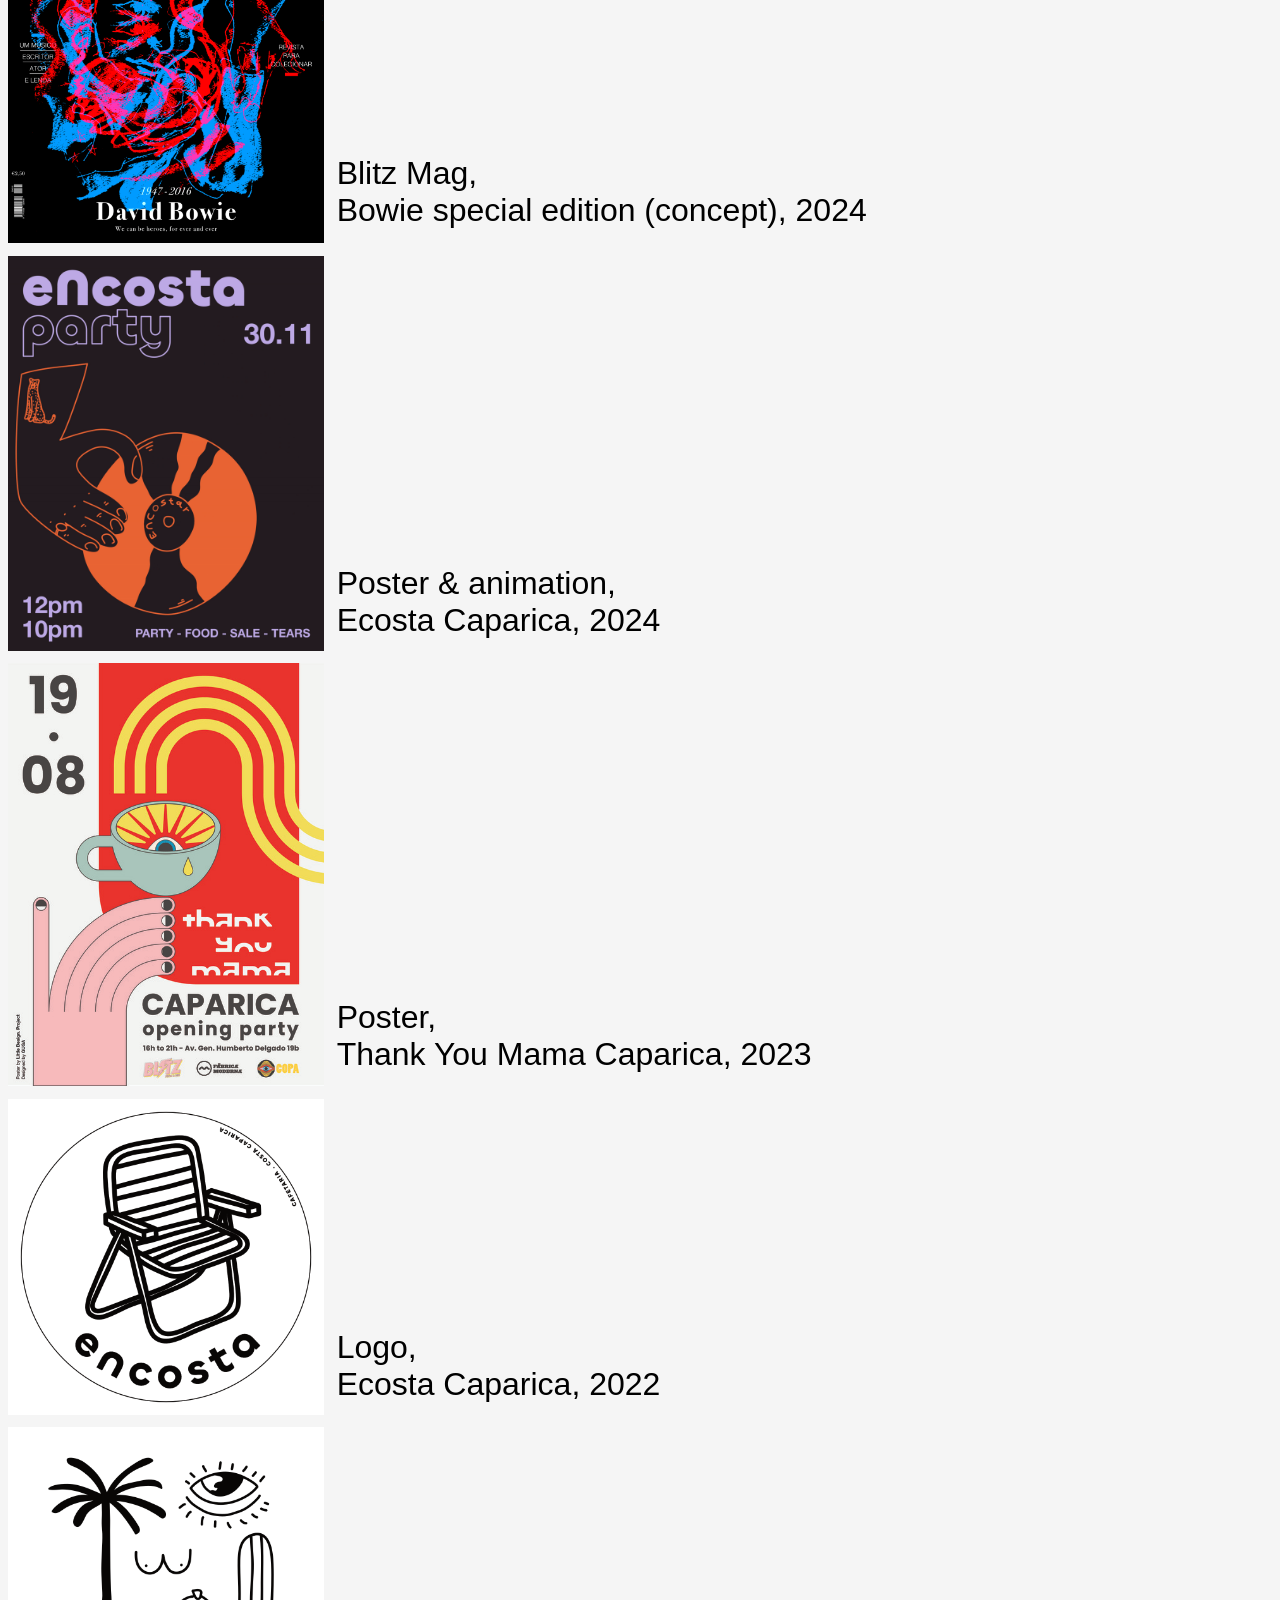
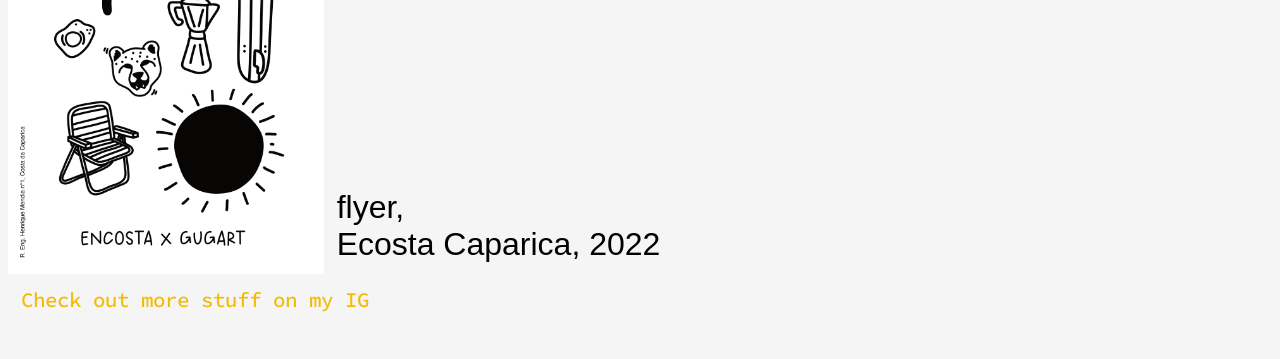
==== commit 8571378d: "Update pagina1.html" ====
--- a/pagina1.html
+++ b/pagina1.html
@@ -21,7 +21,50 @@
             <h2>works</h2>
             <span class="gallery-legend">* = more to see</span>
             <div class="mae" data-project="manta">
-                <h2 id="titulohide">works</h2>
+            <h2 id="titulohide">works</h2>
+                <img id="img-main" src="./imgs/original_amarelo.jpg" alt="img1p2">
+                <div class="grupo">
+                    <div id="texto1">
+                        <p>Logo<br>Indie Frente Fest, 2026</p>
+                    </div>
+                </div>
+            </div>
+                <img id="img-main" src="./imgs/PensarMenos.jpg" alt="img1p2">
+                <div class="grupo">
+                    <div id="texto1">
+                        <p>Type work, <br>Oscar Correia Post Card, 2026</p>
+                    </div>
+                </div>
+            </div>
+                <img id="img-main" src="./imgs/ecplicture.gif" alt="img1p2">
+                <div class="grupo">
+                    <div id="texto1">
+                        <p>poster, Eclipture band, 2026</p>
+                    </div>
+                </div>
+            </div>
+                <img id="img-main" src="./imgs/aovivo_aviao.gif" alt="img1p2">
+                <div class="grupo">
+                    <div id="texto1">
+                        <p>Ao vivo no avião<br>event posters + animation, 2026</p>
+                    </div>
+                </div>
+            </div>
+                <img id="img-main" src="./imgs/mais52video.gif" alt="img1p2">
+                <div class="grupo">
+                    <div id="texto1">
+                        <p>"Venham mais 52"<br>poster + animation, 2026</p>
+                    </div>
+                </div>
+            </div>
+                <img id="img-main" src="./imgs/capitalism.gif" alt="img1p2">
+                <div class="grupo">
+                    <div id="texto1">
+                        <p>"CAPITALISM", 2026</p>
+                    </div>
+                </div>
+            </div>
+            <div class="mae" data-project="manta">
                 <img id="img-main" src="./imgs/final.jpg" alt="img1p2">
                 <div class="grupo">
                     <div id="texto1">
--- a/style.css
+++ b/style.css
@@ -156,6 +156,12 @@
 #gallery-content {
     max-width: none;
     flex-direction: column;
+}
+
+#gallery-content .gallery-description {
+    width: 60%;
+    font-size: clamp(1rem, 1.5vw, 1.25rem);
+    line-height: 1.4;
 }
 
 #gallery-content img {
@@ -383,6 +389,11 @@
         max-width: 100%;
     }
 
+    #gallery-content .gallery-description {
+        width: 100%;
+    }
+
+    
     p {
         font-size: 8vw;
     }
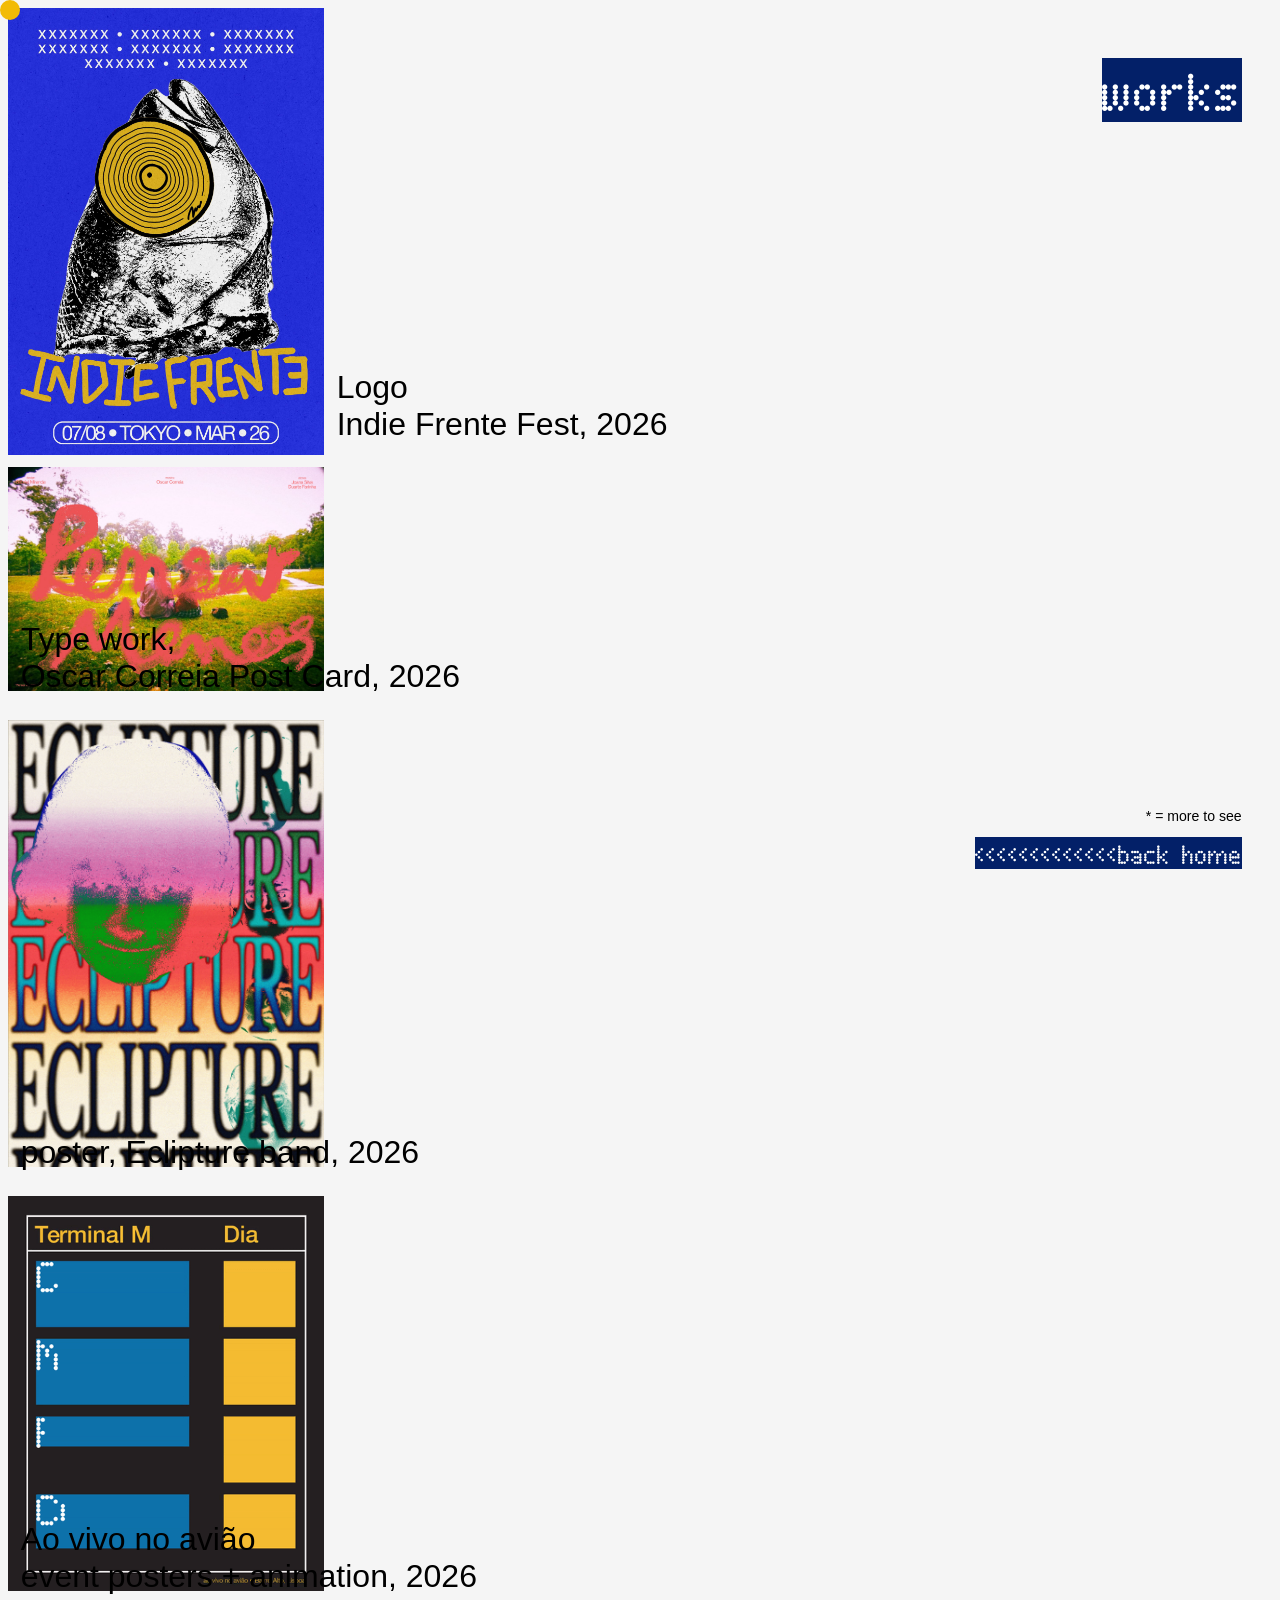
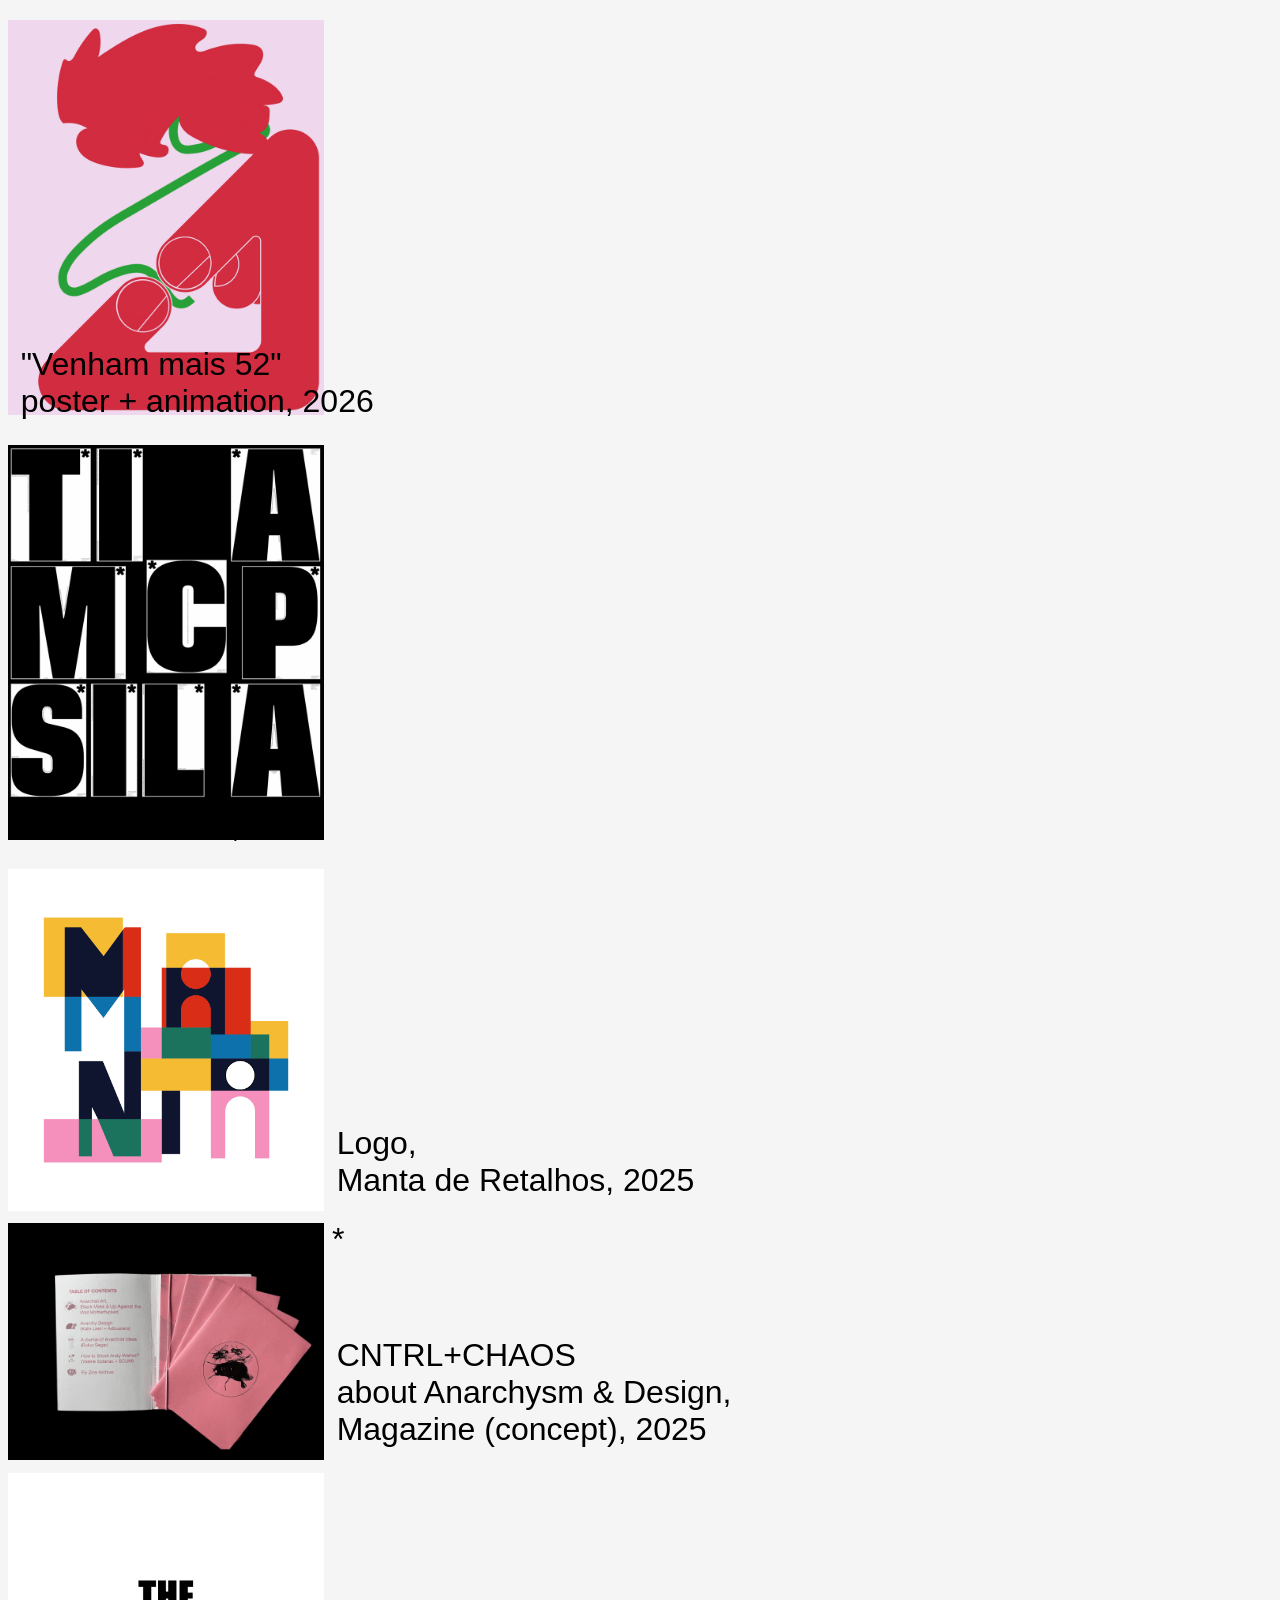
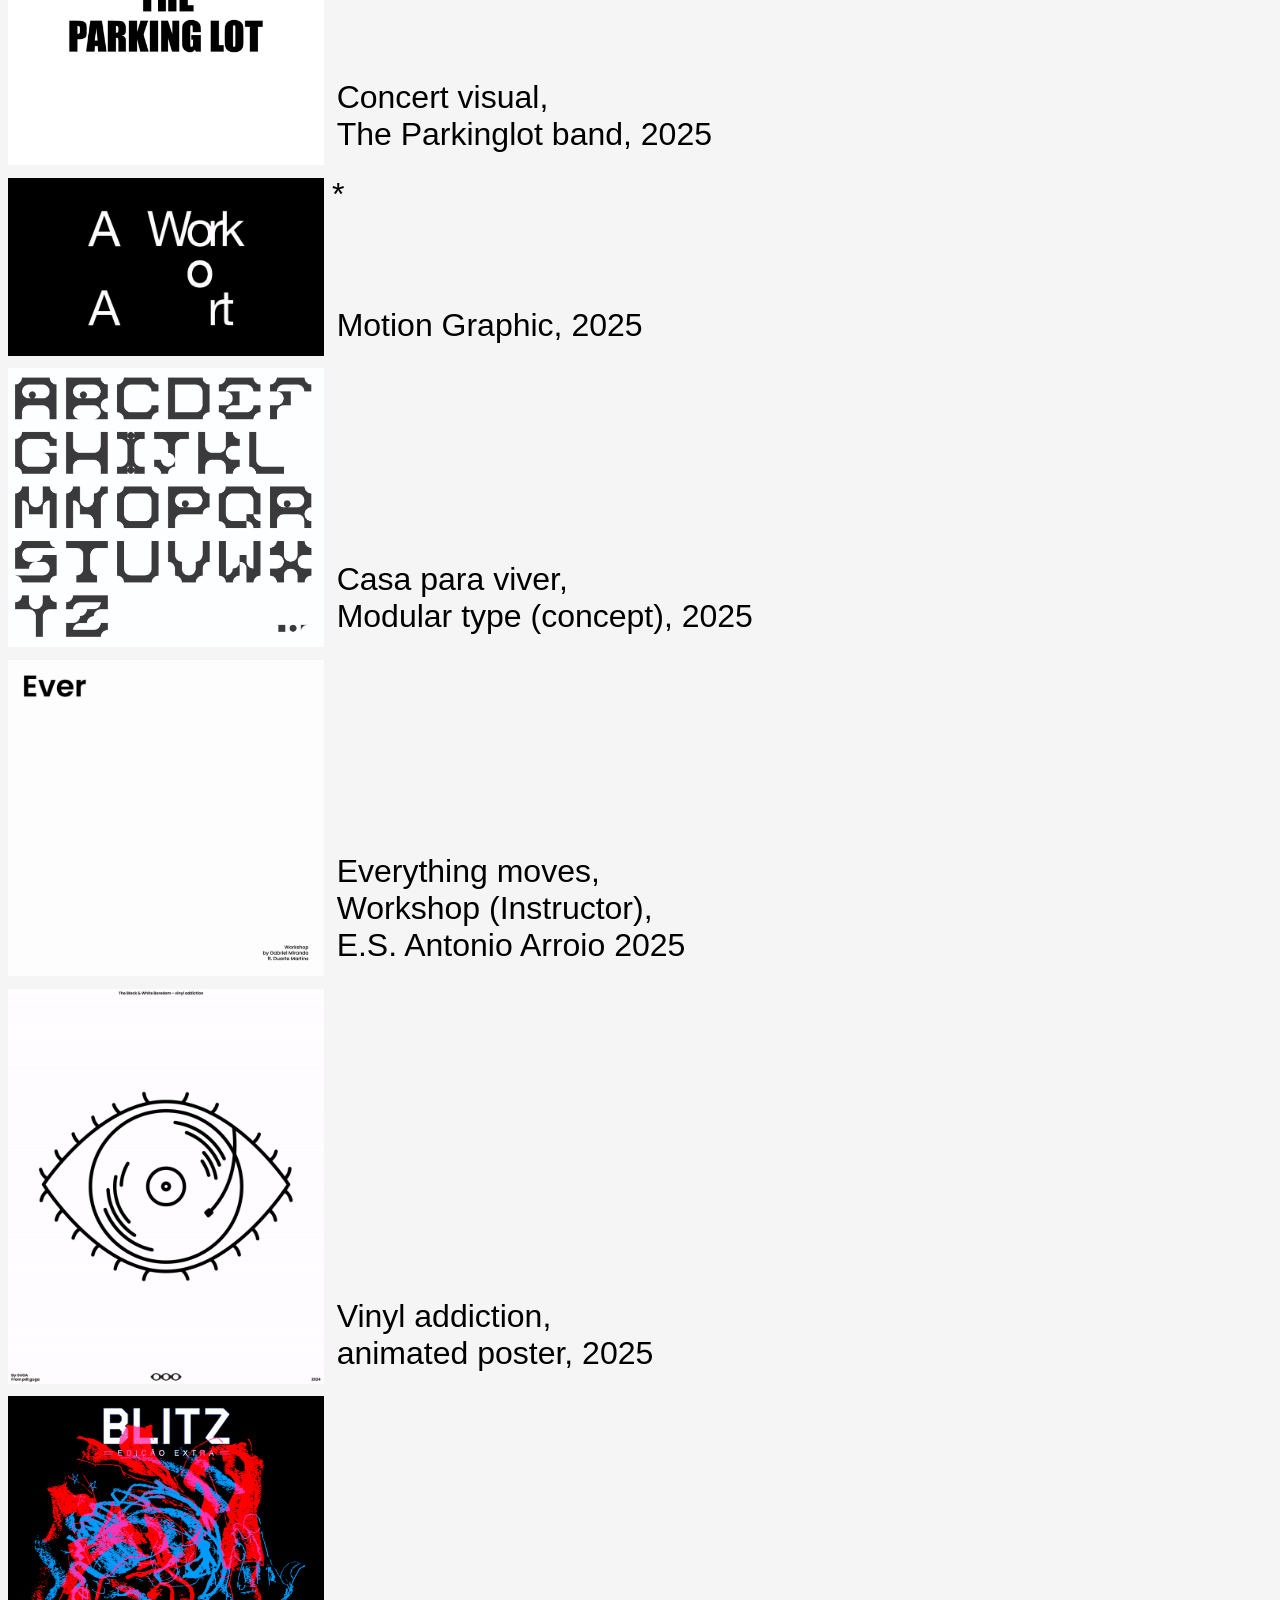
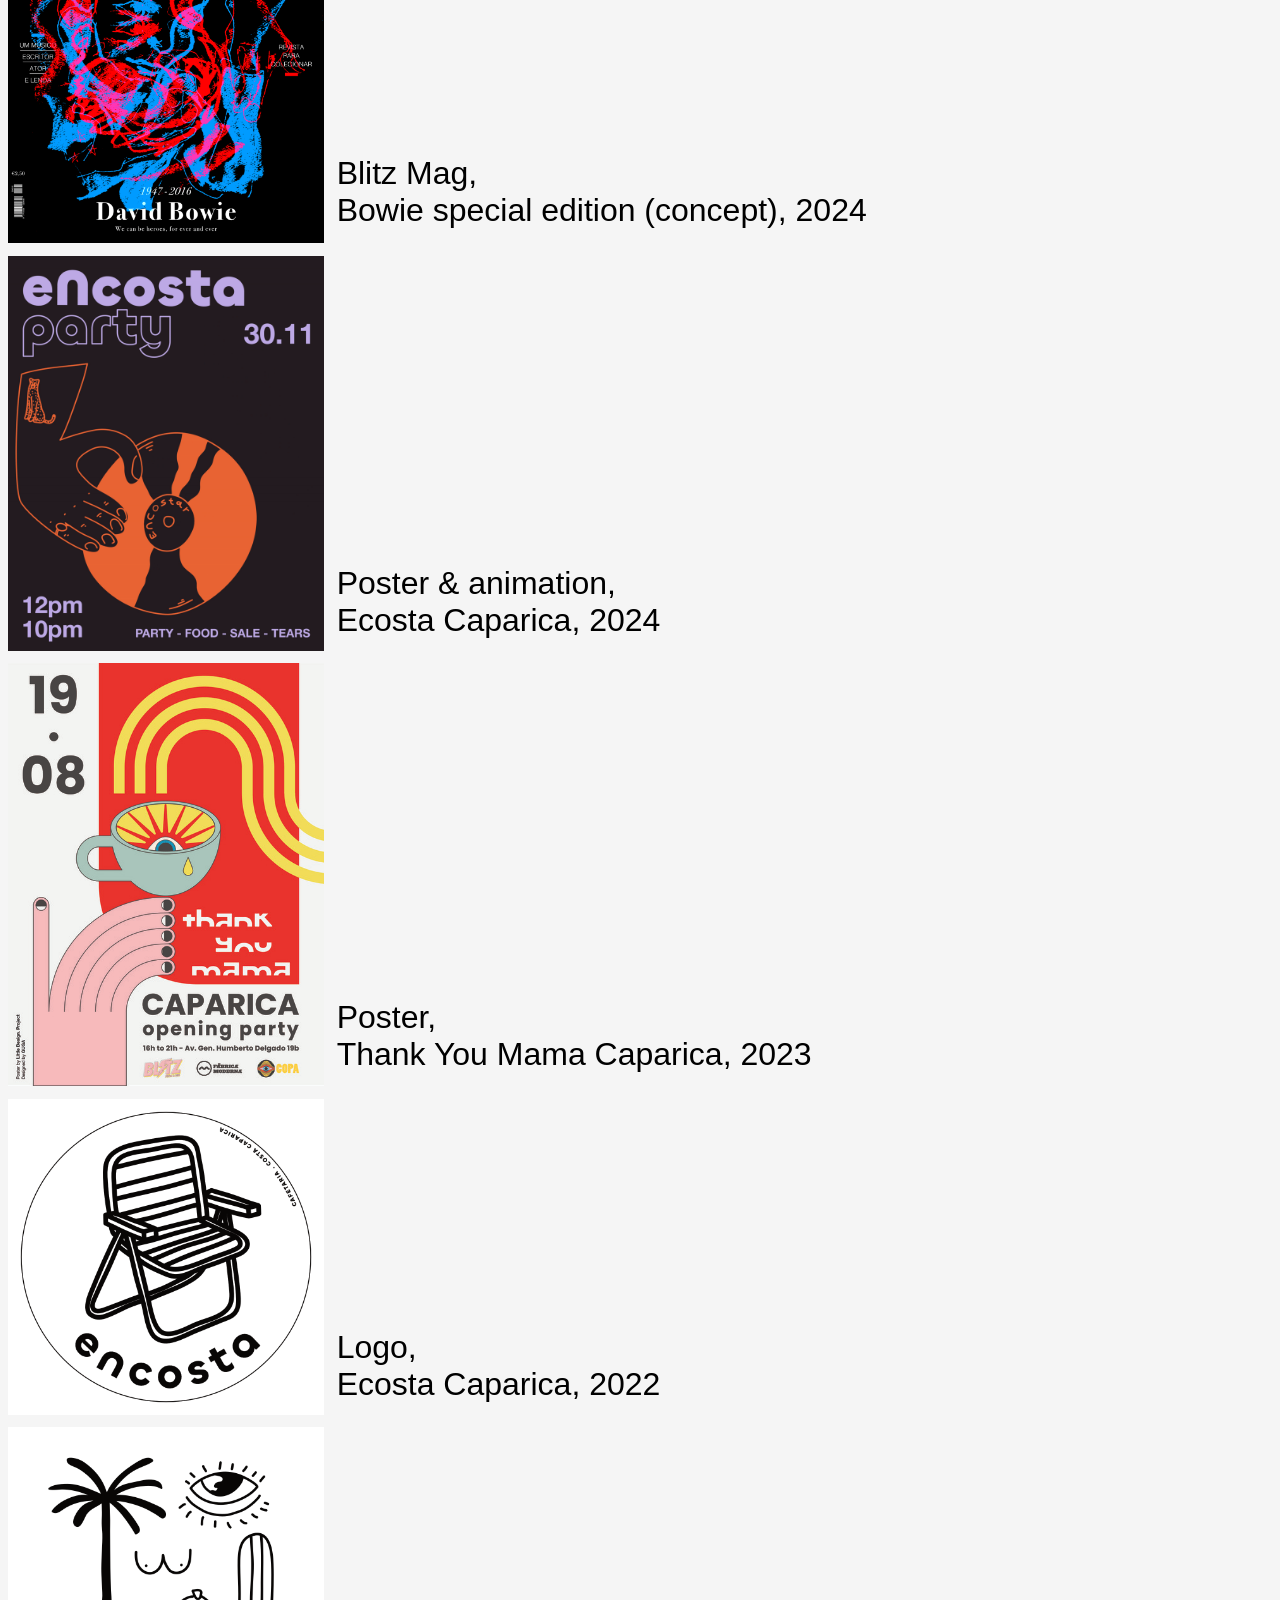
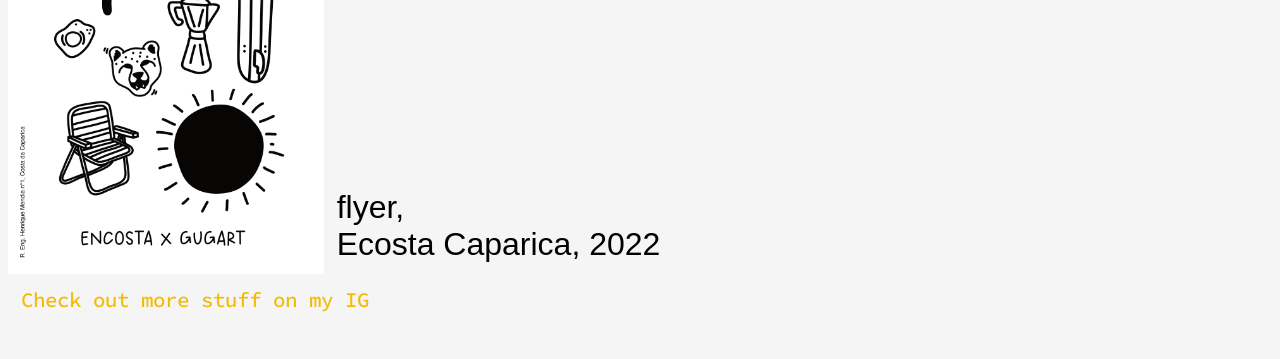
==== commit e458ab79: "Update pagina1.html" ====
--- a/pagina1.html
+++ b/pagina1.html
@@ -22,42 +22,42 @@
             <span class="gallery-legend">* = more to see</span>
             <div class="mae" data-project="manta">
             <h2 id="titulohide">works</h2>
-                <img id="img-main" src="./imgs/original_amarelo.jpg" alt="img1p2">
+                <img id="img-main" src="./imgs/original_amarelo.jpg" alt="img1p2" loading="lazy" decoding="async">
                 <div class="grupo">
                     <div id="texto1">
                         <p>Logo<br>Indie Frente Fest, 2026</p>
                     </div>
                 </div>
             </div>
-                <img id="img-main" src="./imgs/PensarMenos.jpg" alt="img1p2">
+                <img id="img-main" src="./imgs/PensarMenos.jpg" alt="img1p2" loading="lazy" decoding="async">
                 <div class="grupo">
                     <div id="texto1">
                         <p>Type work, <br>Oscar Correia Post Card, 2026</p>
                     </div>
                 </div>
             </div>
-                <img id="img-main" src="./imgs/ecplicture.gif" alt="img1p2">
+                <img id="img-main" src="./imgs/ecplicture.gif" alt="img1p2" loading="lazy" decoding="async">
                 <div class="grupo">
                     <div id="texto1">
                         <p>poster, Eclipture band, 2026</p>
                     </div>
                 </div>
             </div>
-                <img id="img-main" src="./imgs/aovivo_aviao.gif" alt="img1p2">
+                <img id="img-main" src="./imgs/aovivo_aviao.gif" alt="img1p2" loading="lazy" decoding="async">
                 <div class="grupo">
                     <div id="texto1">
                         <p>Ao vivo no avião<br>event posters + animation, 2026</p>
                     </div>
                 </div>
             </div>
-                <img id="img-main" src="./imgs/mais52video.gif" alt="img1p2">
+                <img id="img-main" src="./imgs/mais52video.gif" alt="img1p2" loading="lazy" decoding="async">
                 <div class="grupo">
                     <div id="texto1">
                         <p>"Venham mais 52"<br>poster + animation, 2026</p>
                     </div>
                 </div>
             </div>
-                <img id="img-main" src="./imgs/capitalism.gif" alt="img1p2">
+                <img id="img-main" src="./imgs/capitalism.gif" alt="img1p2" loading="lazy" decoding="async">
                 <div class="grupo">
                     <div id="texto1">
                         <p>"CAPITALISM", 2026</p>
@@ -65,7 +65,7 @@
                 </div>
             </div>
             <div class="mae" data-project="manta">
-                <img id="img-main" src="./imgs/final.jpg" alt="img1p2">
+                <img id="img-main" src="./imgs/final.jpg" alt="img1p2" loading="lazy" decoding="async">
                 <div class="grupo">
                     <div id="texto1">
                         <p>Logo,<br> Manta de Retalhos, 2025</p>
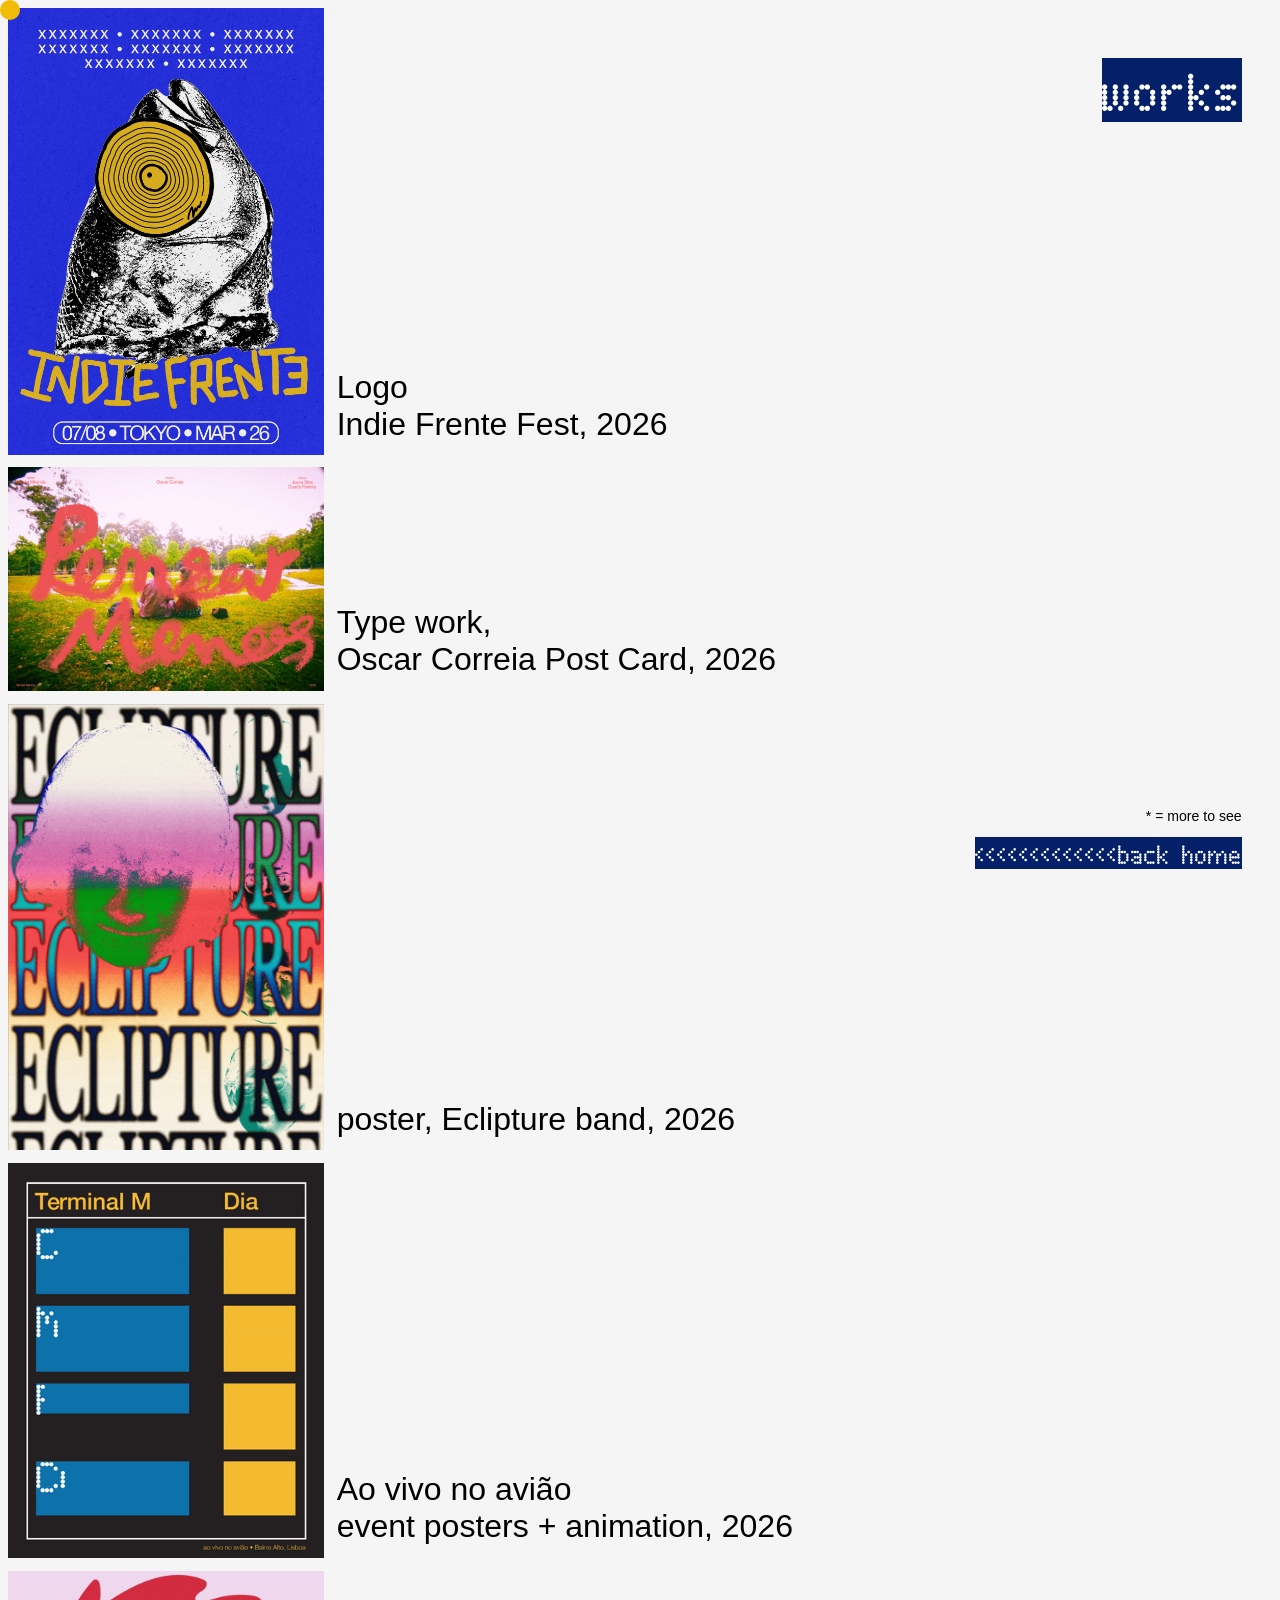
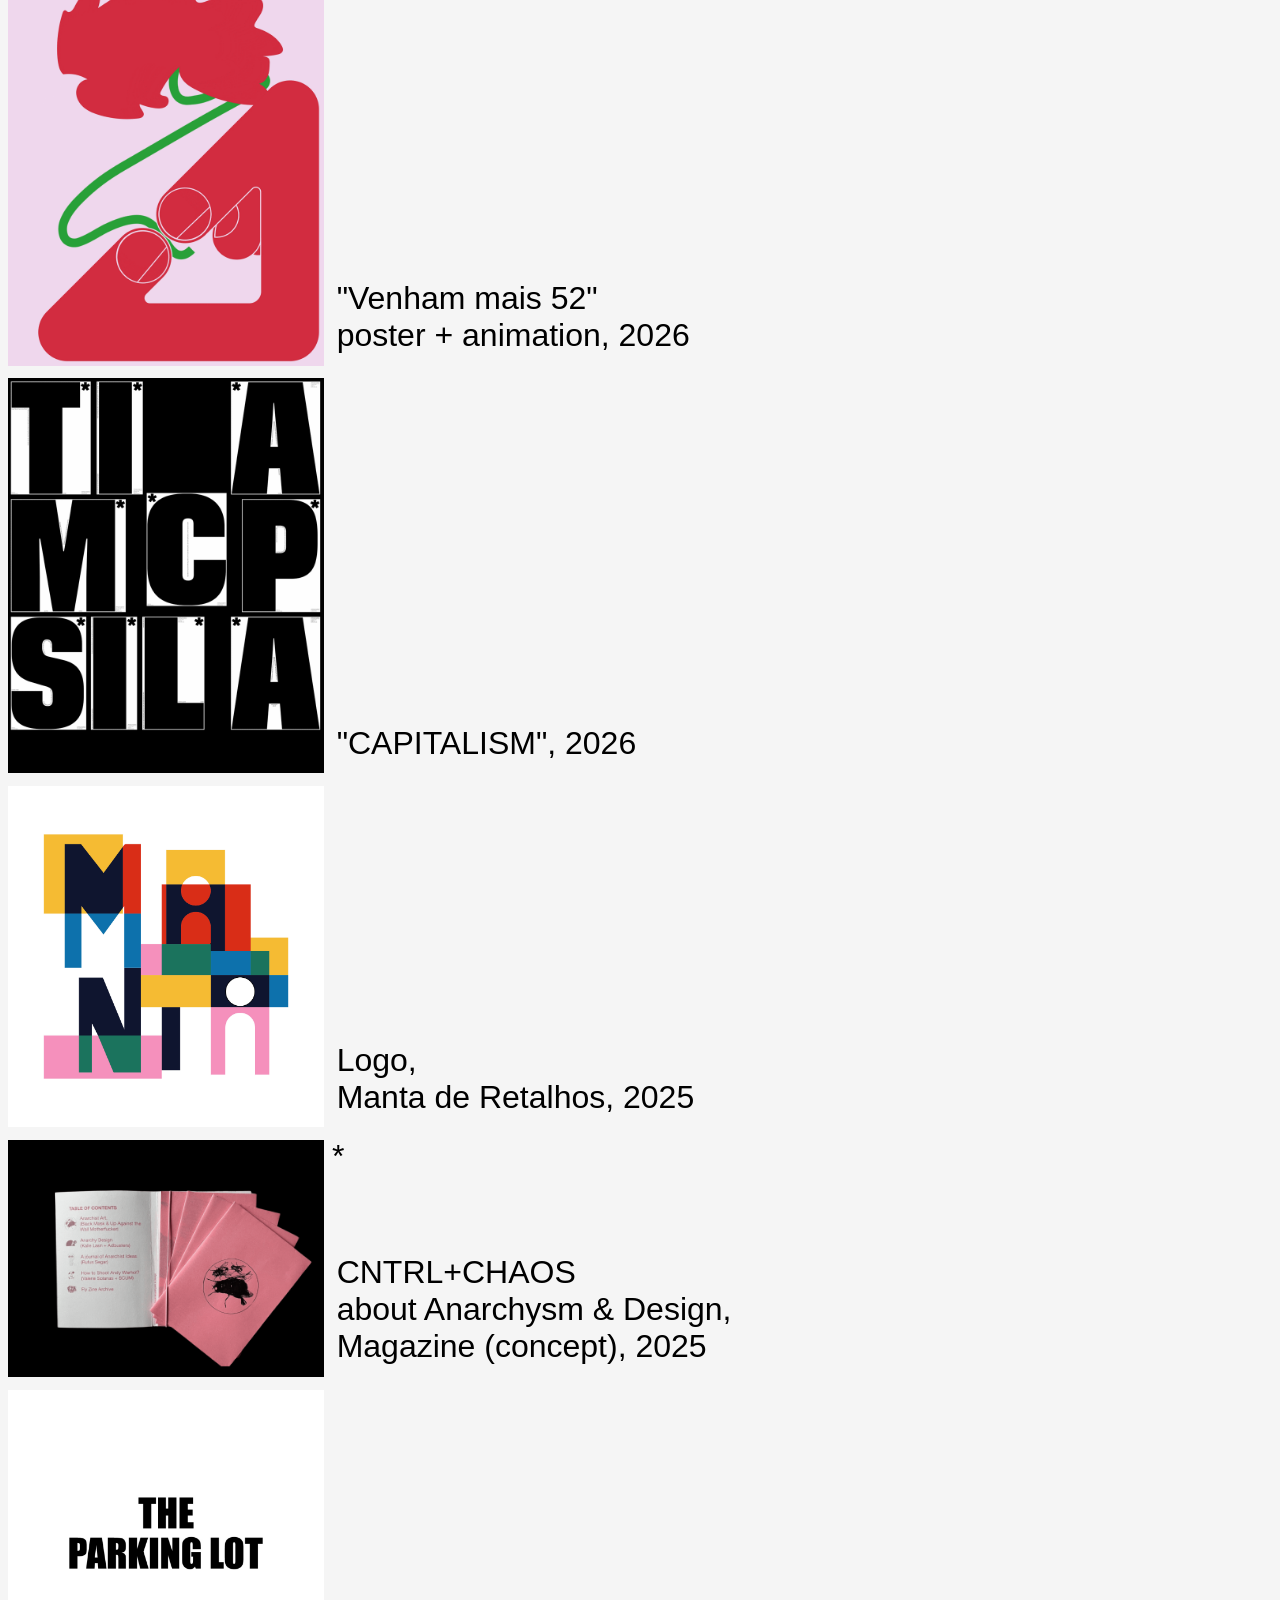
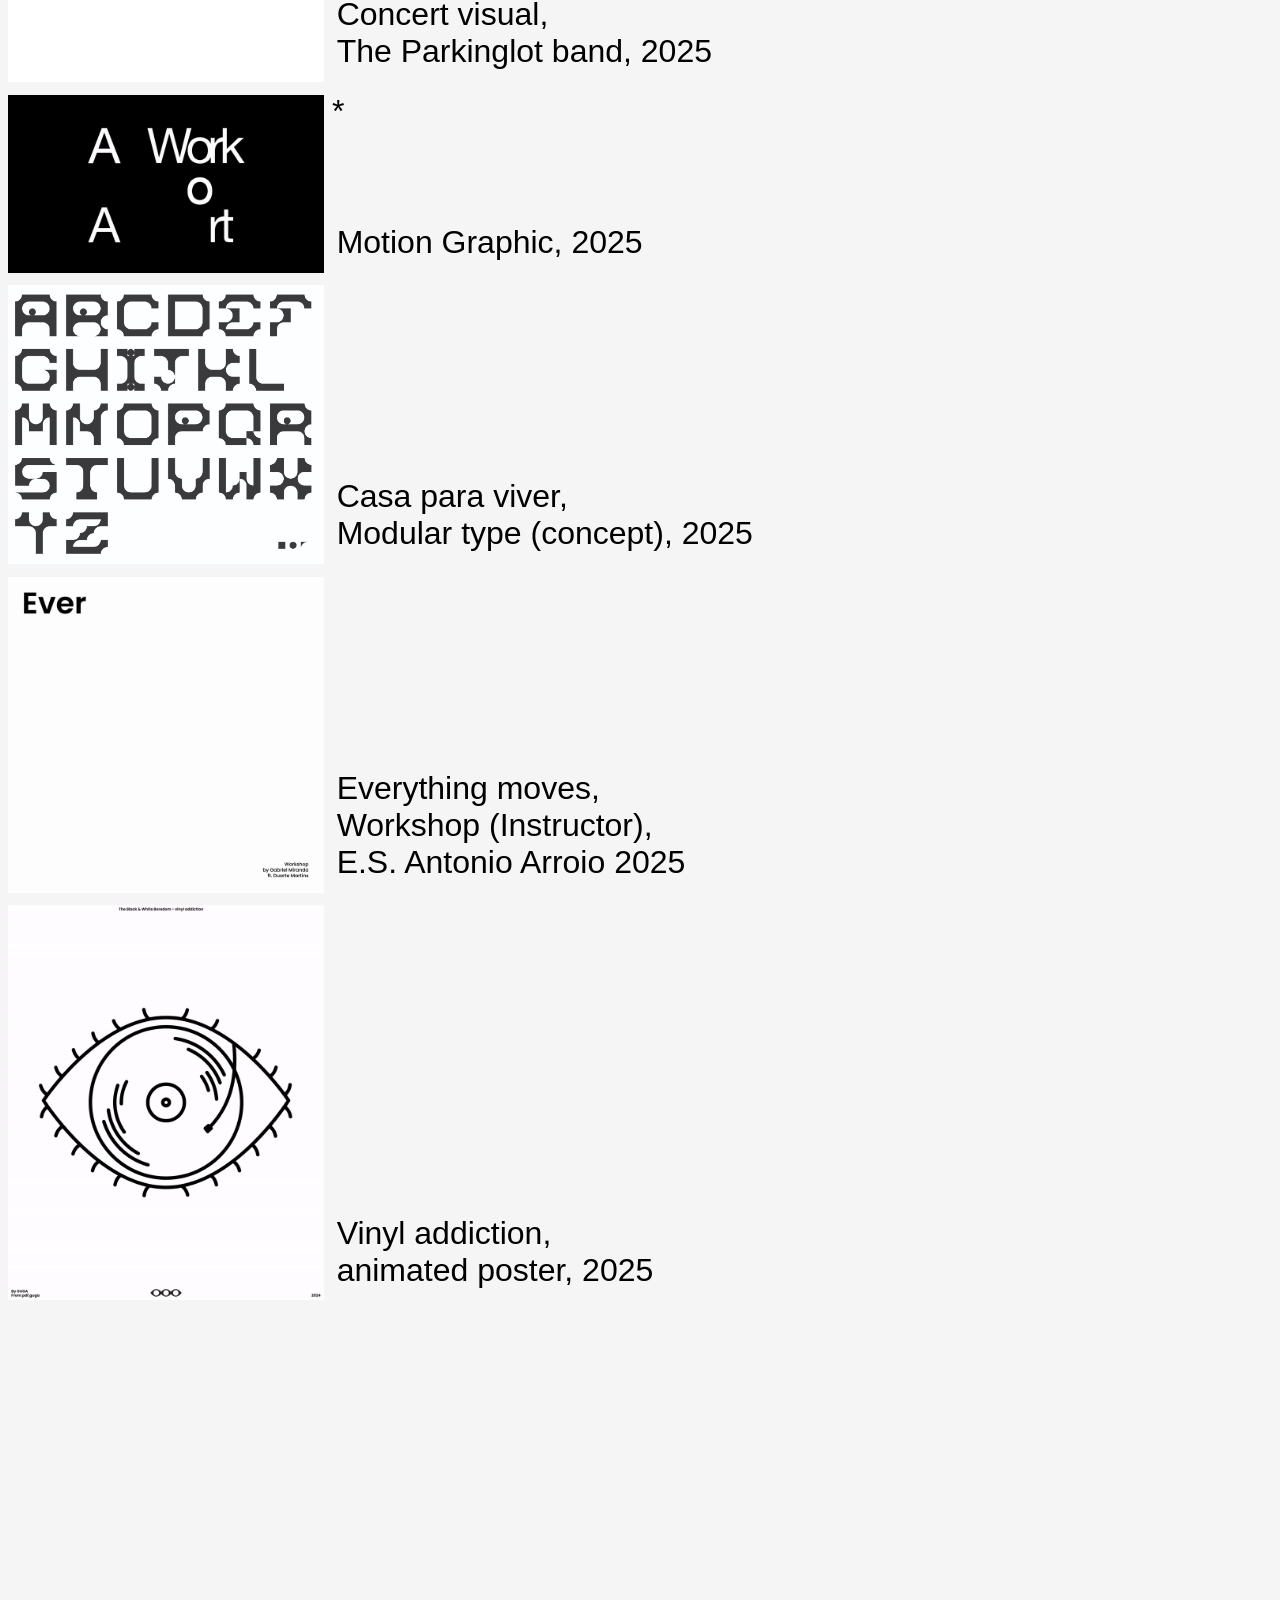
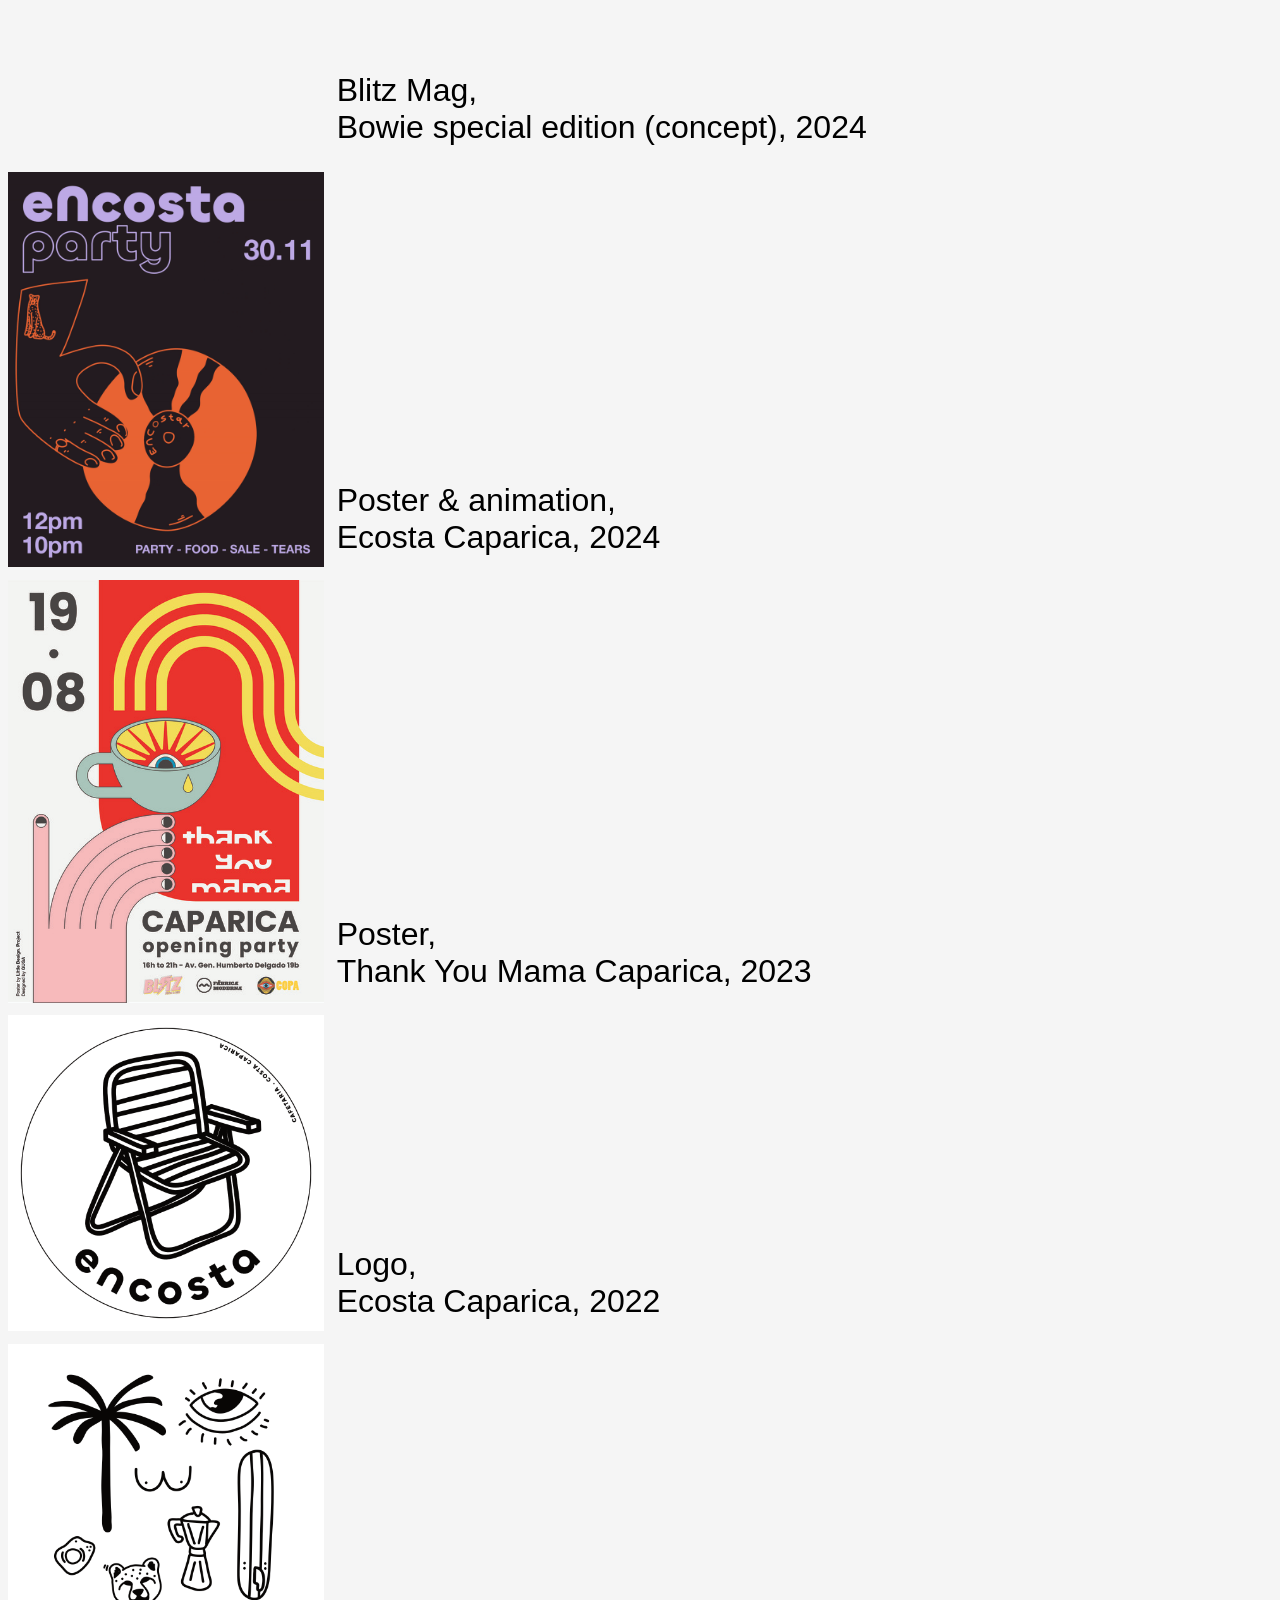
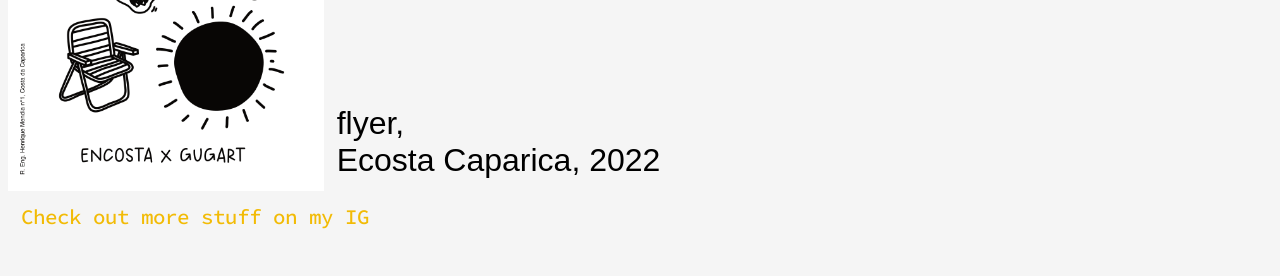
==== commit 5eb089b9: "Add new project entries to pagina1.html" ====
--- a/pagina1.html
+++ b/pagina1.html
@@ -20,7 +20,7 @@
             <div id="transition-overlay"></div>
             <h2>works</h2>
             <span class="gallery-legend">* = more to see</span>
-            <div class="mae" data-project="manta">
+            <div class="mae" data-project="FrenteZ">
             <h2 id="titulohide">works</h2>
                 <img id="img-main" src="./imgs/original_amarelo.jpg" alt="img1p2" loading="lazy" decoding="async">
                 <div class="grupo">
@@ -29,6 +29,7 @@
                     </div>
                 </div>
             </div>
+            <div class="mae" data-project="pensarMenos">
                 <img id="img-main" src="./imgs/PensarMenos.jpg" alt="img1p2" loading="lazy" decoding="async">
                 <div class="grupo">
                     <div id="texto1">
@@ -36,6 +37,7 @@
                     </div>
                 </div>
             </div>
+            <div class="mae" data-project="eclipture">
                 <img id="img-main" src="./imgs/ecplicture.gif" alt="img1p2" loading="lazy" decoding="async">
                 <div class="grupo">
                     <div id="texto1">
@@ -43,6 +45,7 @@
                     </div>
                 </div>
             </div>
+            <div class="mae" data-project="aovivo_aviao">
                 <img id="img-main" src="./imgs/aovivo_aviao.gif" alt="img1p2" loading="lazy" decoding="async">
                 <div class="grupo">
                     <div id="texto1">
@@ -50,6 +53,7 @@
                     </div>
                 </div>
             </div>
+            <div class="mae" data-project="venham52">
                 <img id="img-main" src="./imgs/mais52video.gif" alt="img1p2" loading="lazy" decoding="async">
                 <div class="grupo">
                     <div id="texto1">
@@ -57,6 +61,7 @@
                     </div>
                 </div>
             </div>
+            <div class="mae" data-project="capitalism">
                 <img id="img-main" src="./imgs/capitalism.gif" alt="img1p2" loading="lazy" decoding="async">
                 <div class="grupo">
                     <div id="texto1">
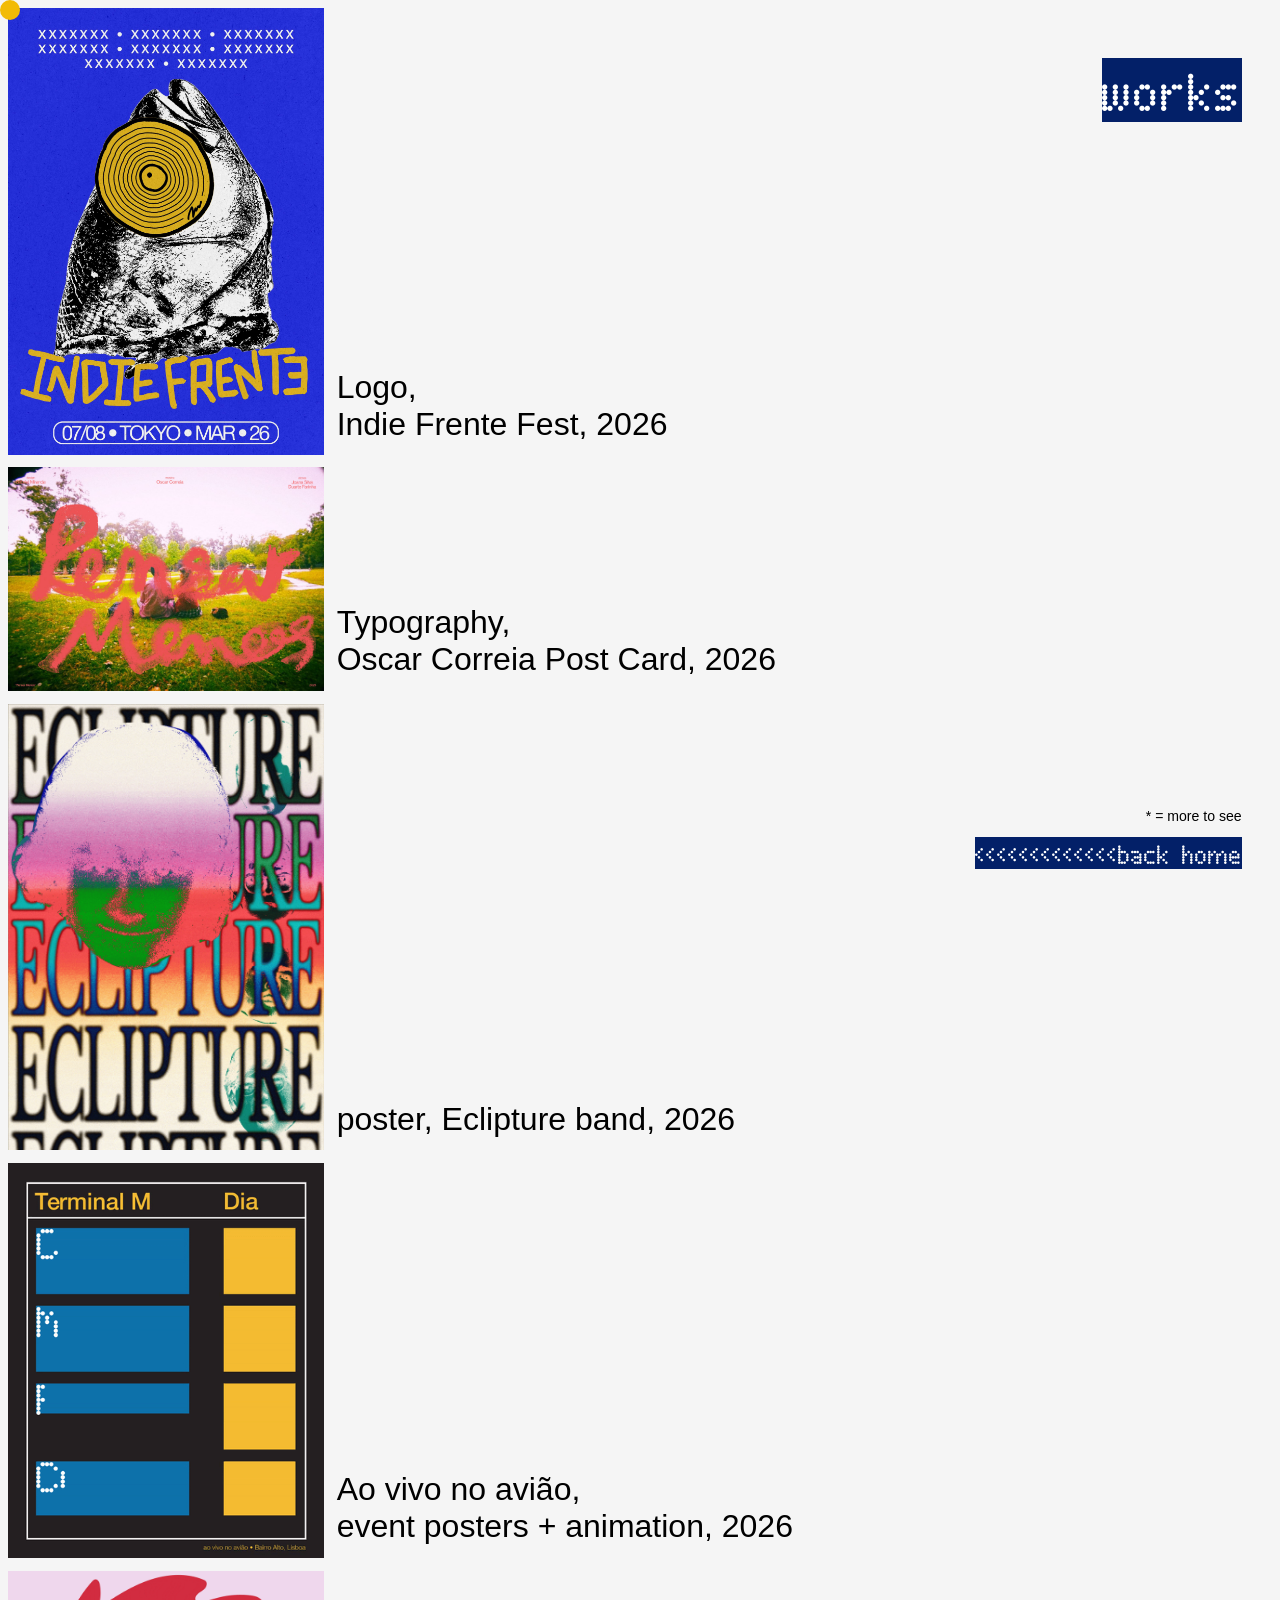
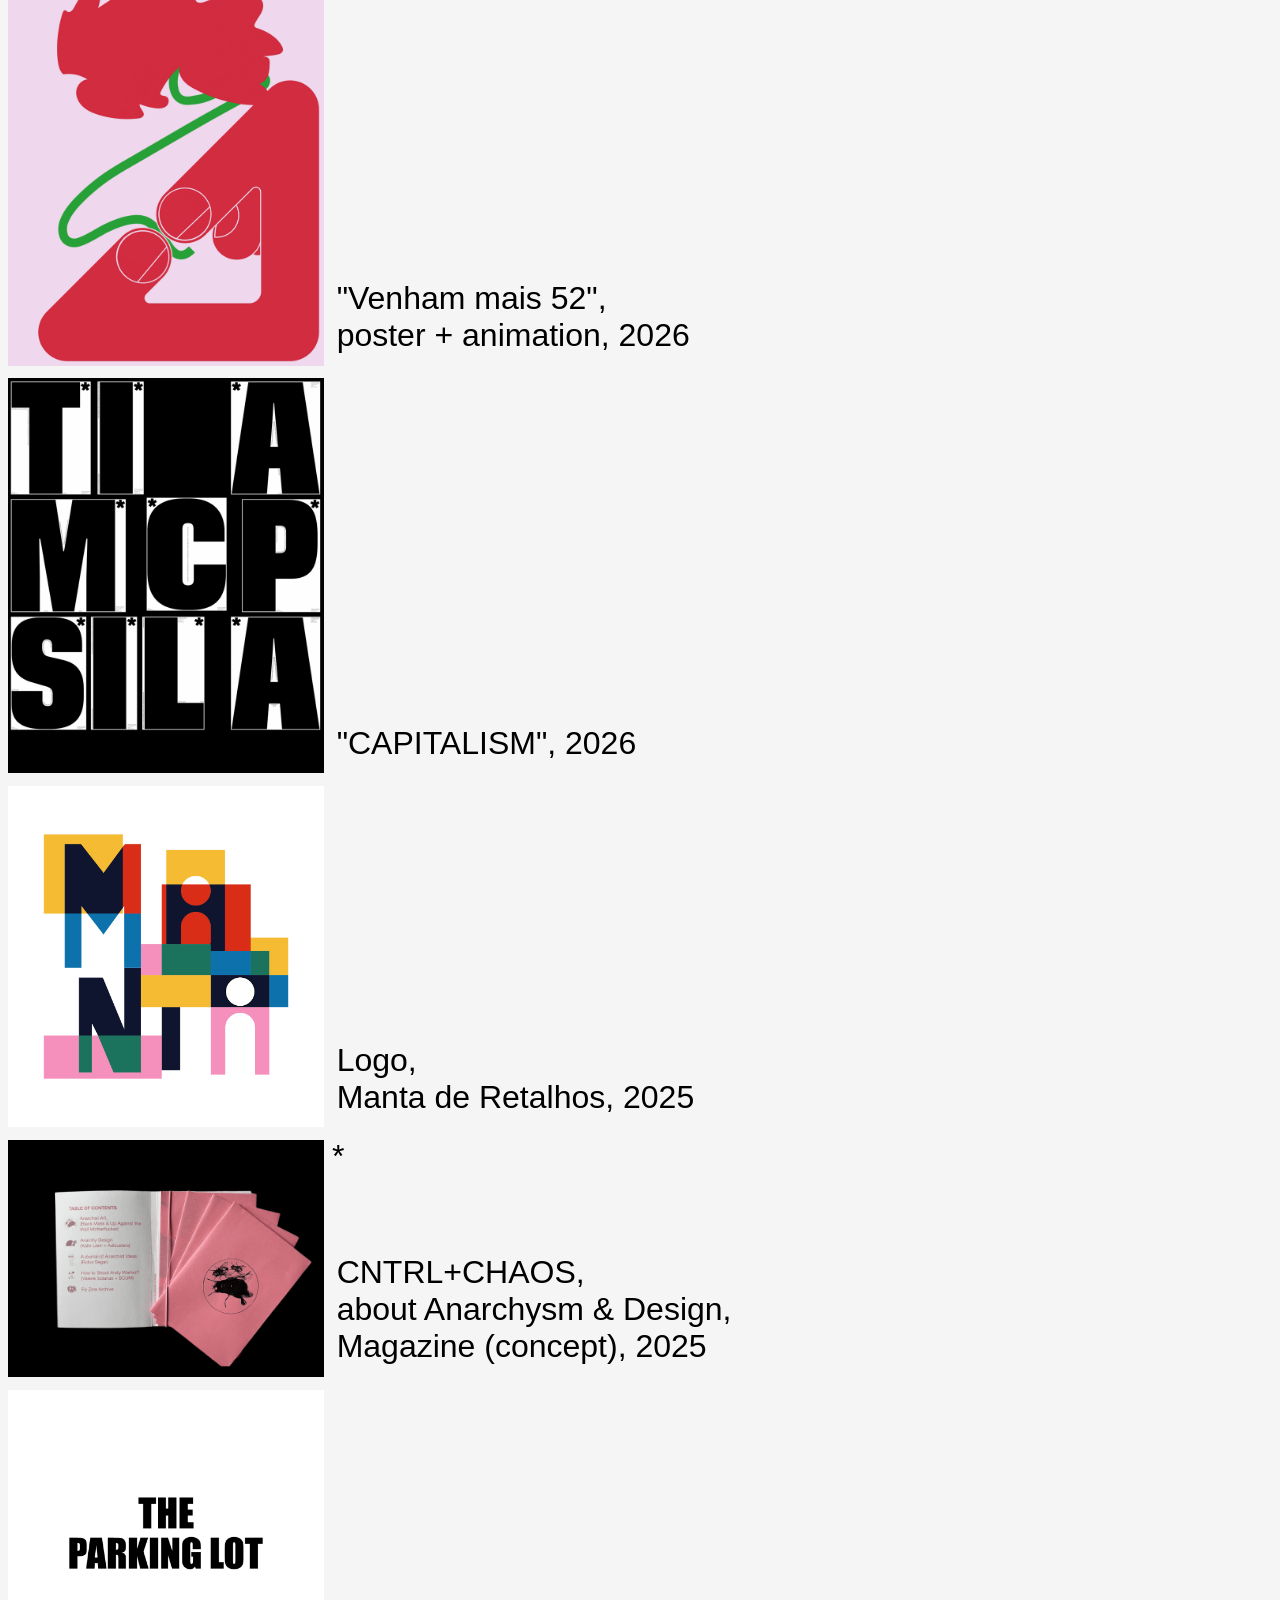
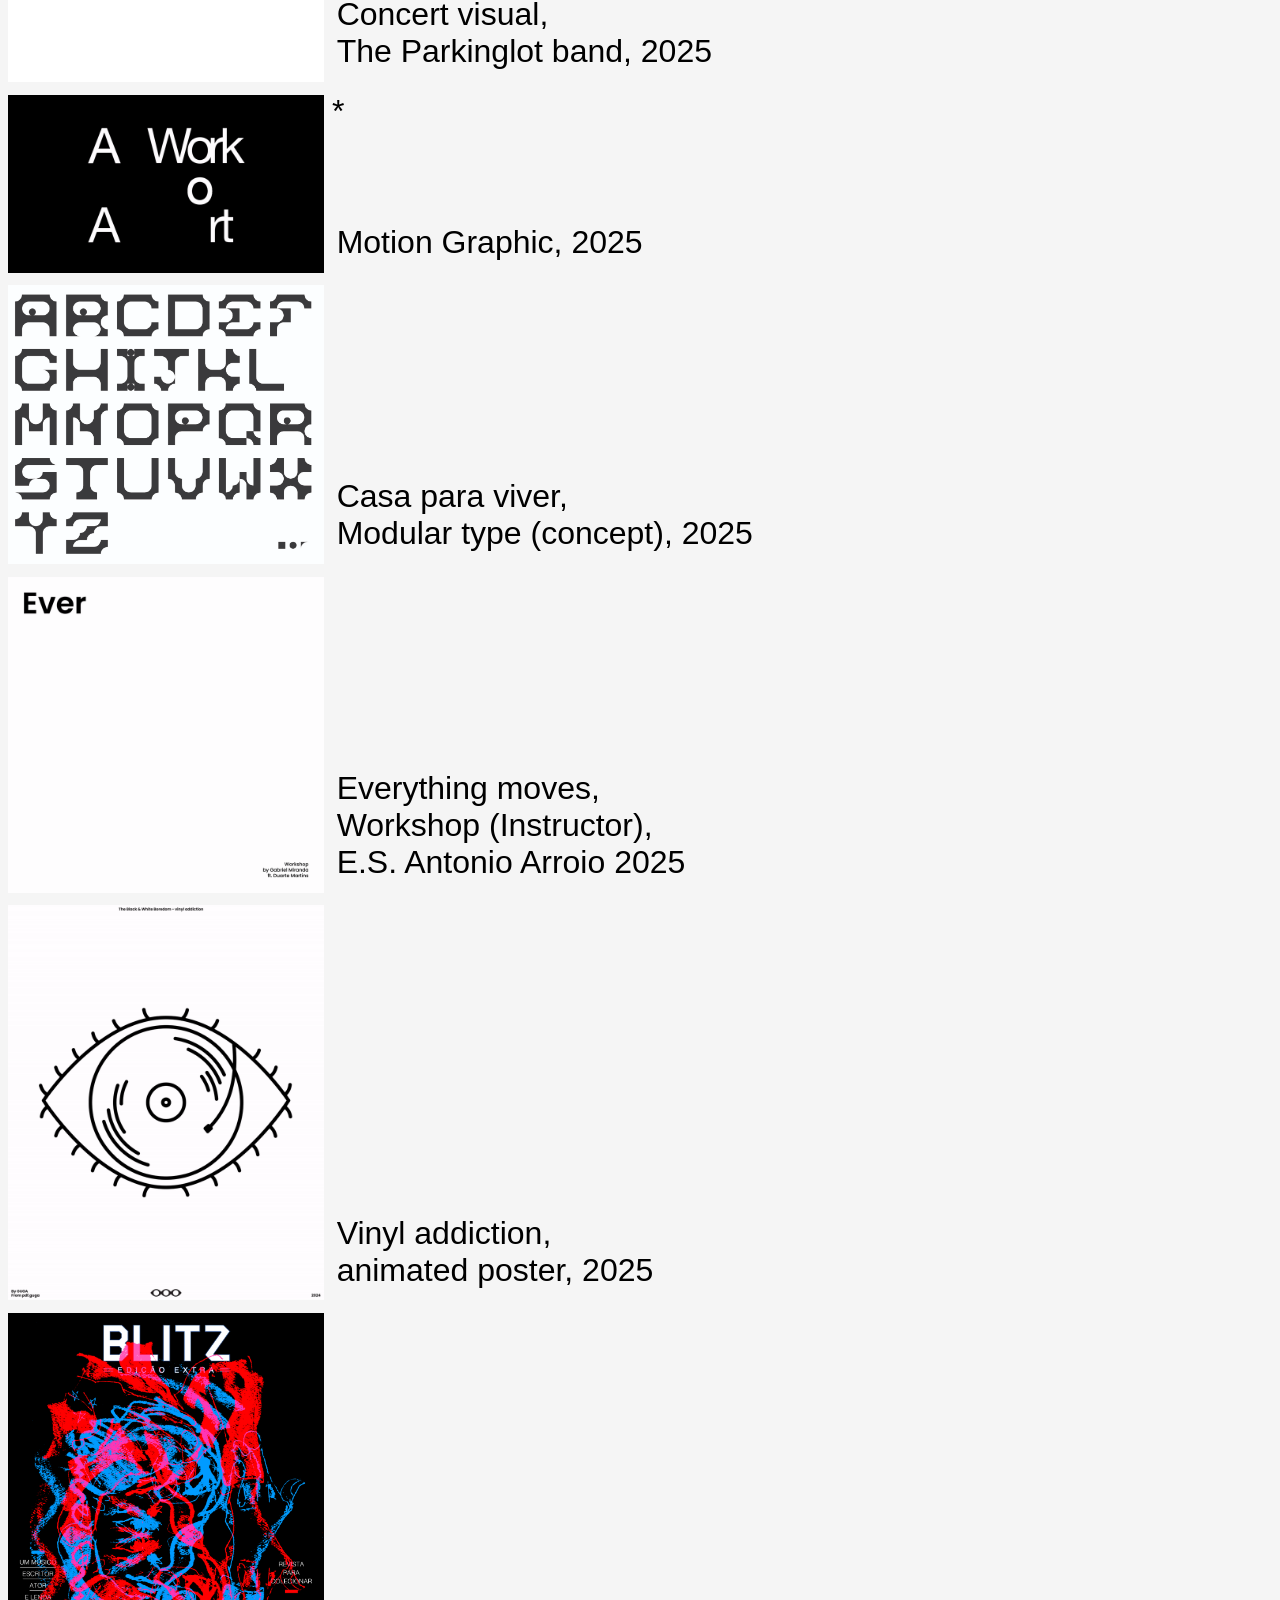
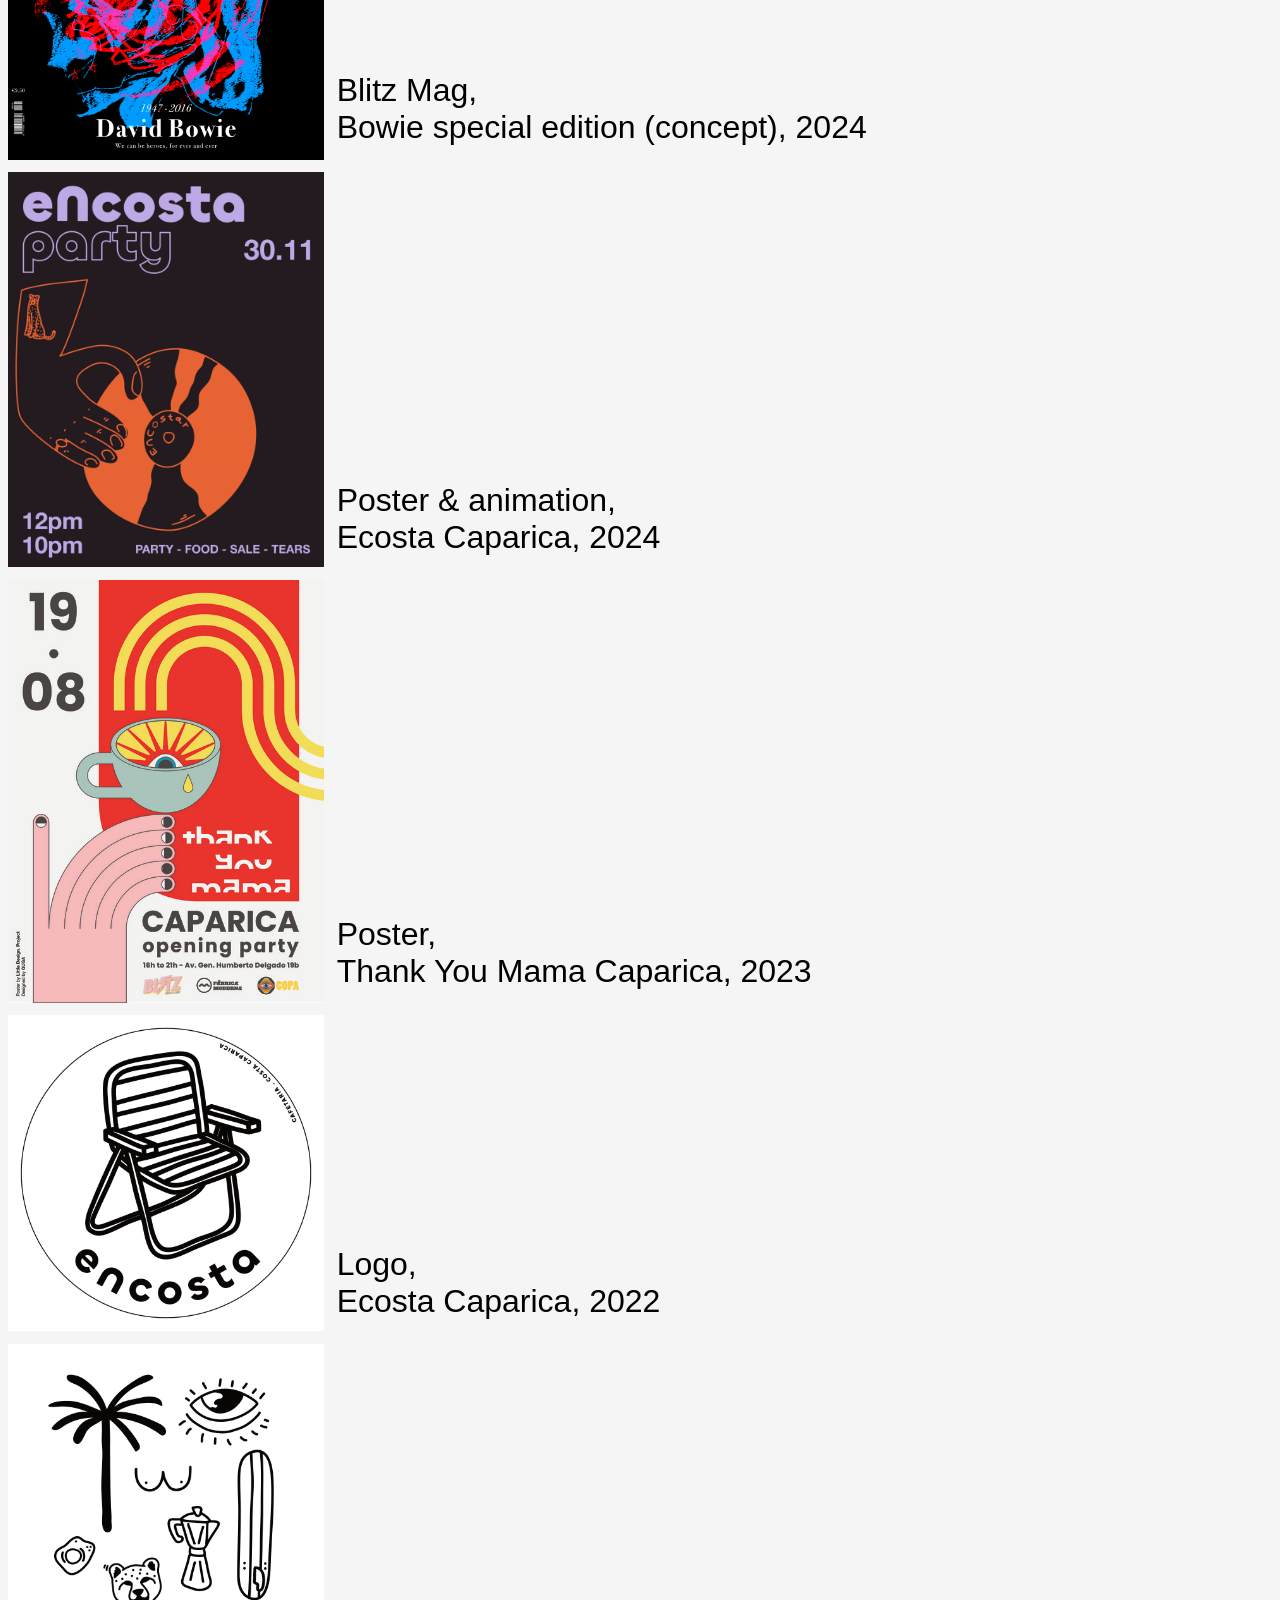
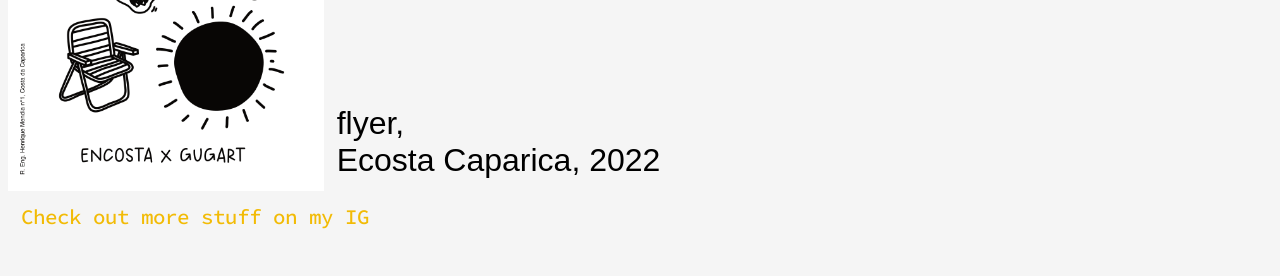
==== commit dd3635d1: "Update pagina1.html" ====
--- a/pagina1.html
+++ b/pagina1.html
@@ -25,7 +25,7 @@
                 <img id="img-main" src="./imgs/original_amarelo.jpg" alt="img1p2" loading="lazy" decoding="async">
                 <div class="grupo">
                     <div id="texto1">
-                        <p>Logo<br>Indie Frente Fest, 2026</p>
+                        <p>Logo,<br>Indie Frente Fest, 2026</p>
                     </div>
                 </div>
             </div>
@@ -33,7 +33,7 @@
                 <img id="img-main" src="./imgs/PensarMenos.jpg" alt="img1p2" loading="lazy" decoding="async">
                 <div class="grupo">
                     <div id="texto1">
-                        <p>Type work, <br>Oscar Correia Post Card, 2026</p>
+                        <p>Typography,<br>Oscar Correia Post Card, 2026</p>
                     </div>
                 </div>
             </div>
@@ -49,7 +49,7 @@
                 <img id="img-main" src="./imgs/aovivo_aviao.gif" alt="img1p2" loading="lazy" decoding="async">
                 <div class="grupo">
                     <div id="texto1">
-                        <p>Ao vivo no avião<br>event posters + animation, 2026</p>
+                        <p>Ao vivo no avião,<br>event posters + animation, 2026</p>
                     </div>
                 </div>
             </div>
@@ -57,7 +57,7 @@
                 <img id="img-main" src="./imgs/mais52video.gif" alt="img1p2" loading="lazy" decoding="async">
                 <div class="grupo">
                     <div id="texto1">
-                        <p>"Venham mais 52"<br>poster + animation, 2026</p>
+                        <p>"Venham mais 52",<br>poster + animation, 2026</p>
                     </div>
                 </div>
             </div>
@@ -81,7 +81,7 @@
                 <img id="img-main" src="./imgs/cntrlChaos.gif" alt="img2p2" loading="lazy" decoding="async">
                 <div class="grupo">
                     <div id="texto1">
-                    <p>CNTRL+CHAOS<br> about Anarchysm & Design,<br> Magazine (concept), 2025</p>
+                    <p>CNTRL+CHAOS,<br> about Anarchysm & Design,<br> Magazine (concept), 2025</p>
                     </div>
                 </div>
             </div>
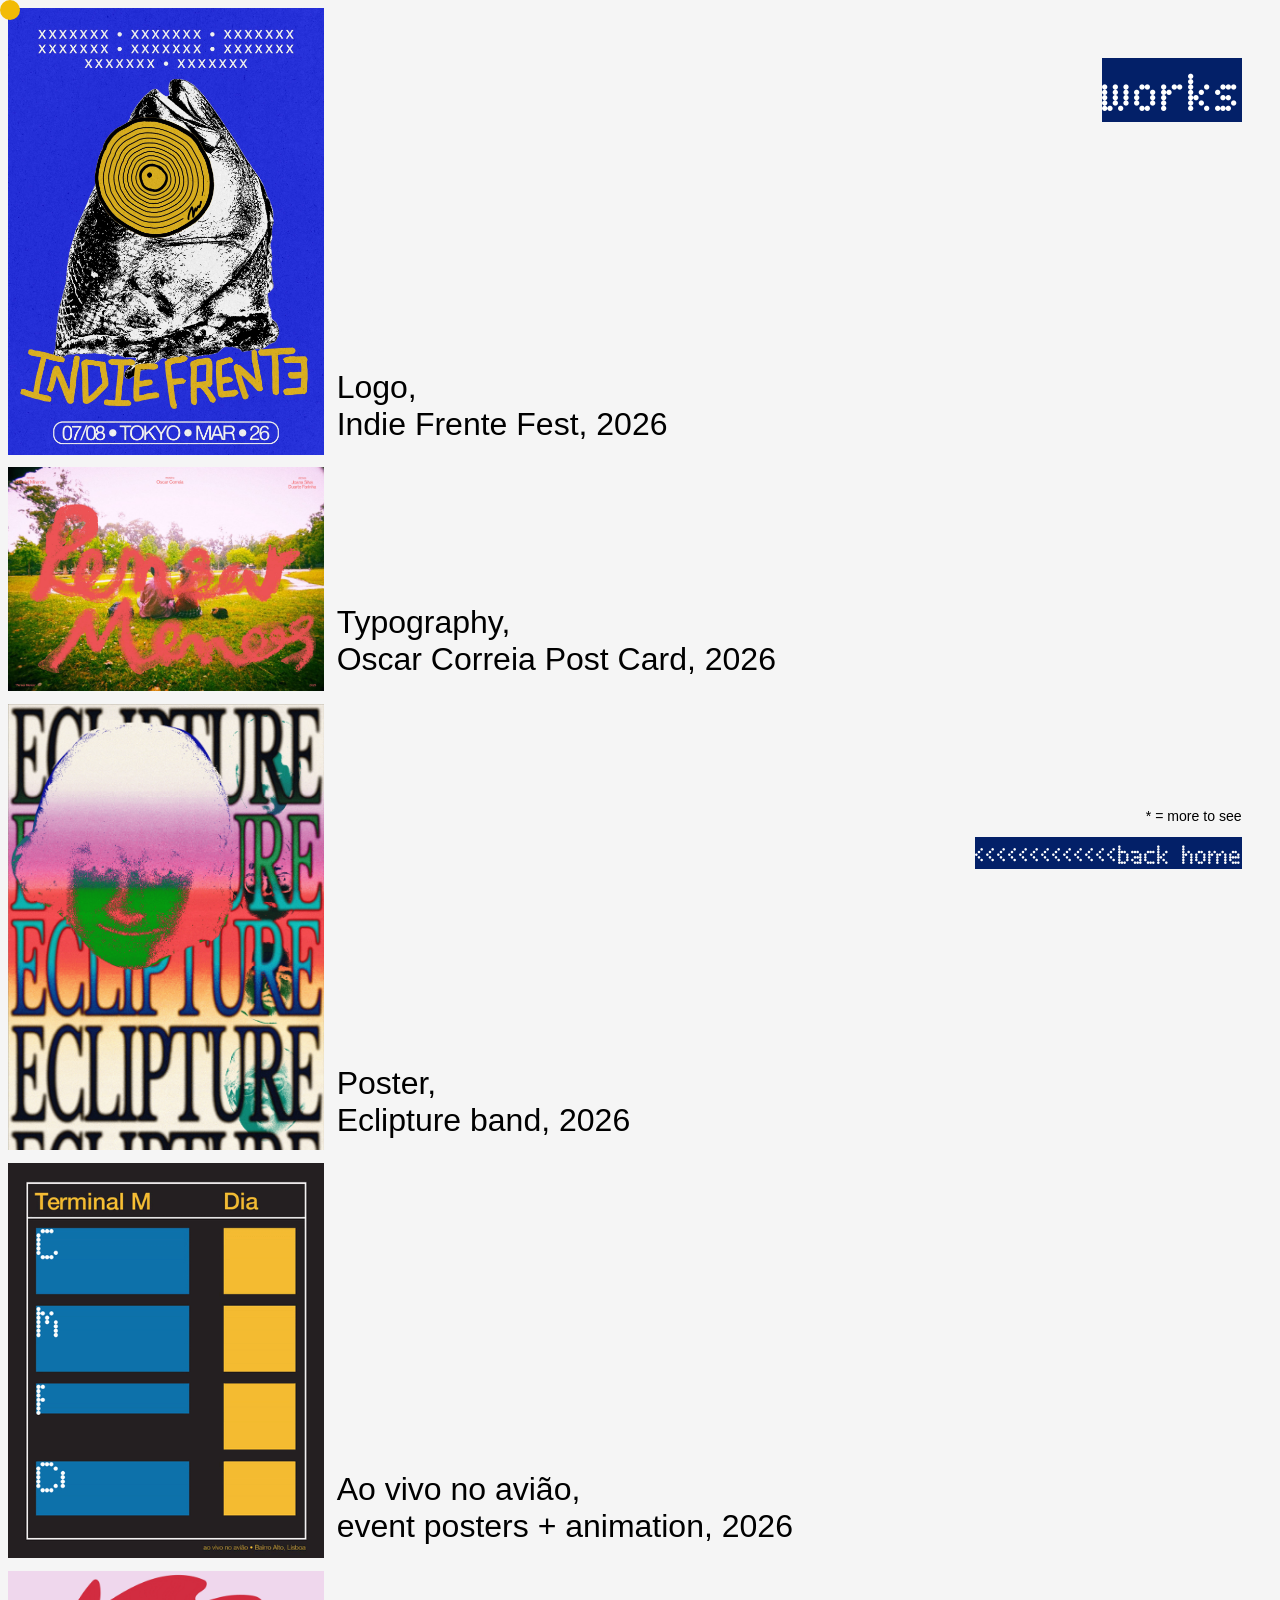
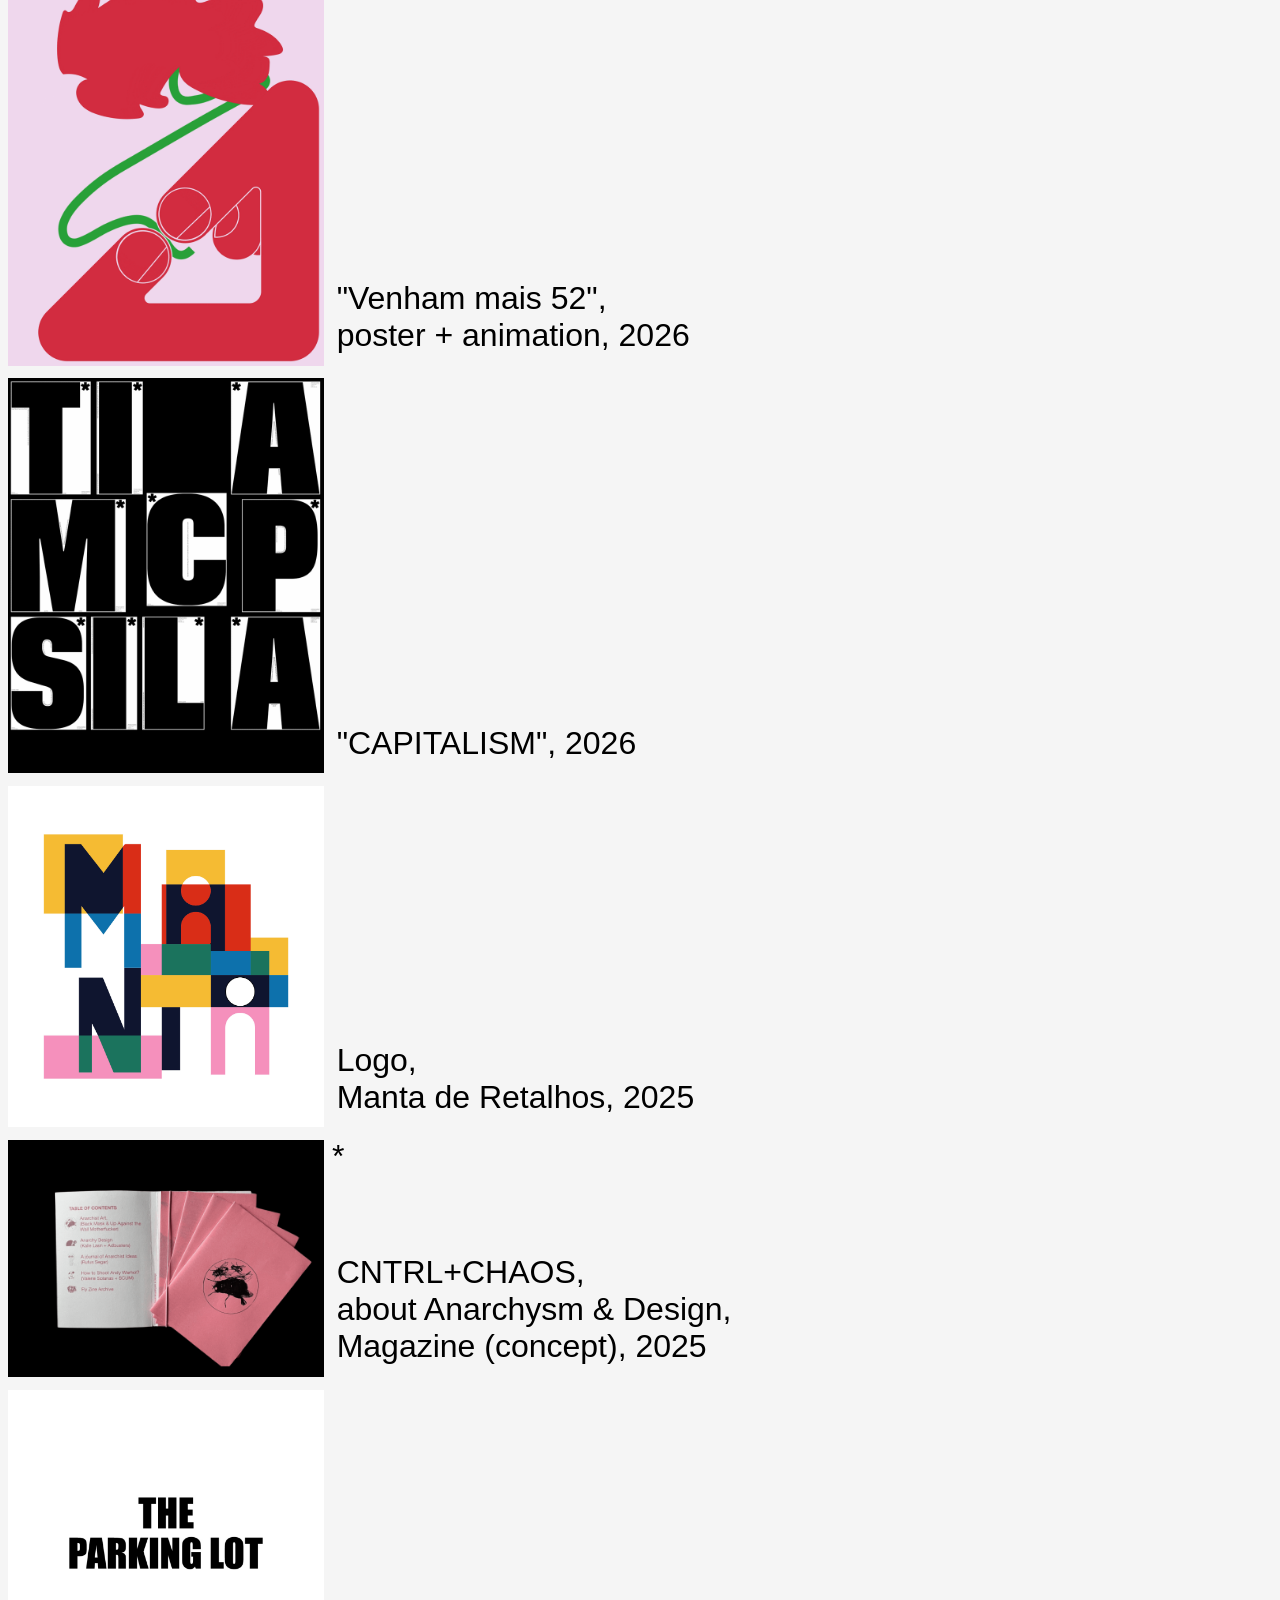
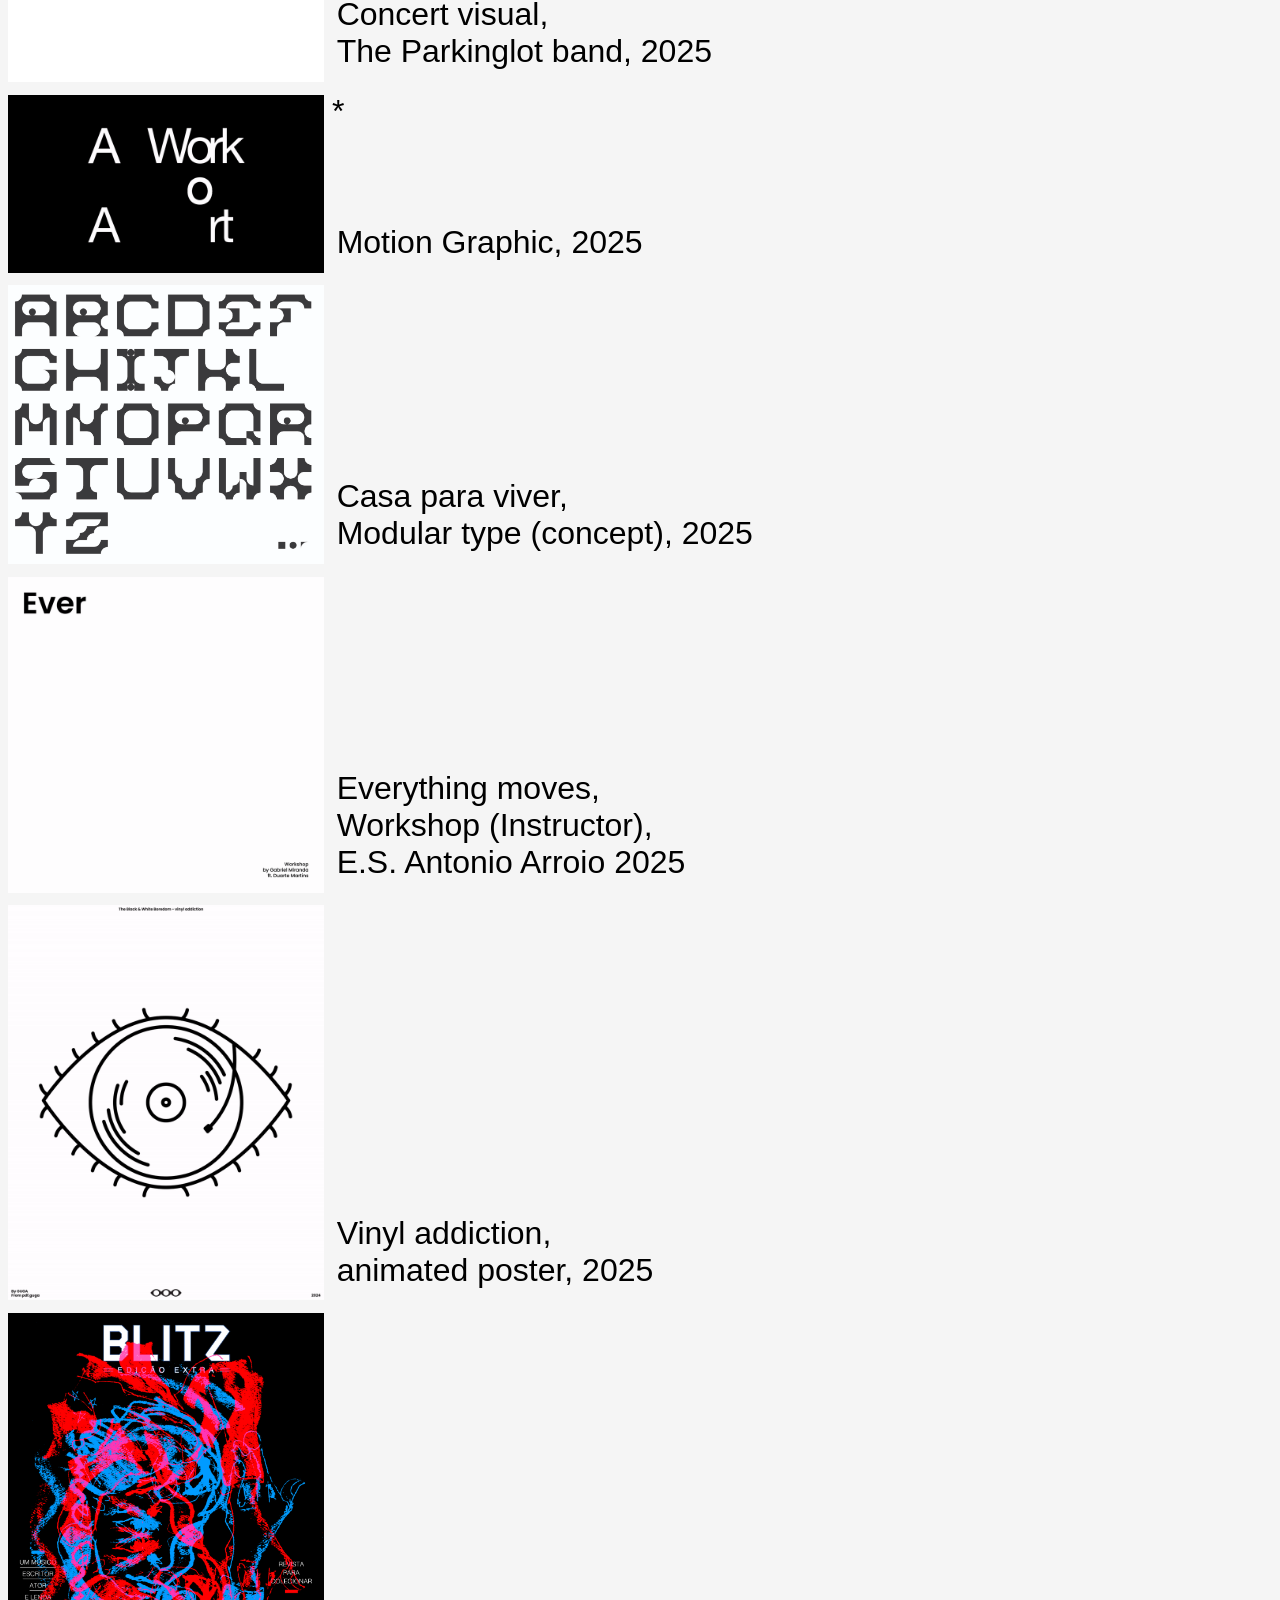
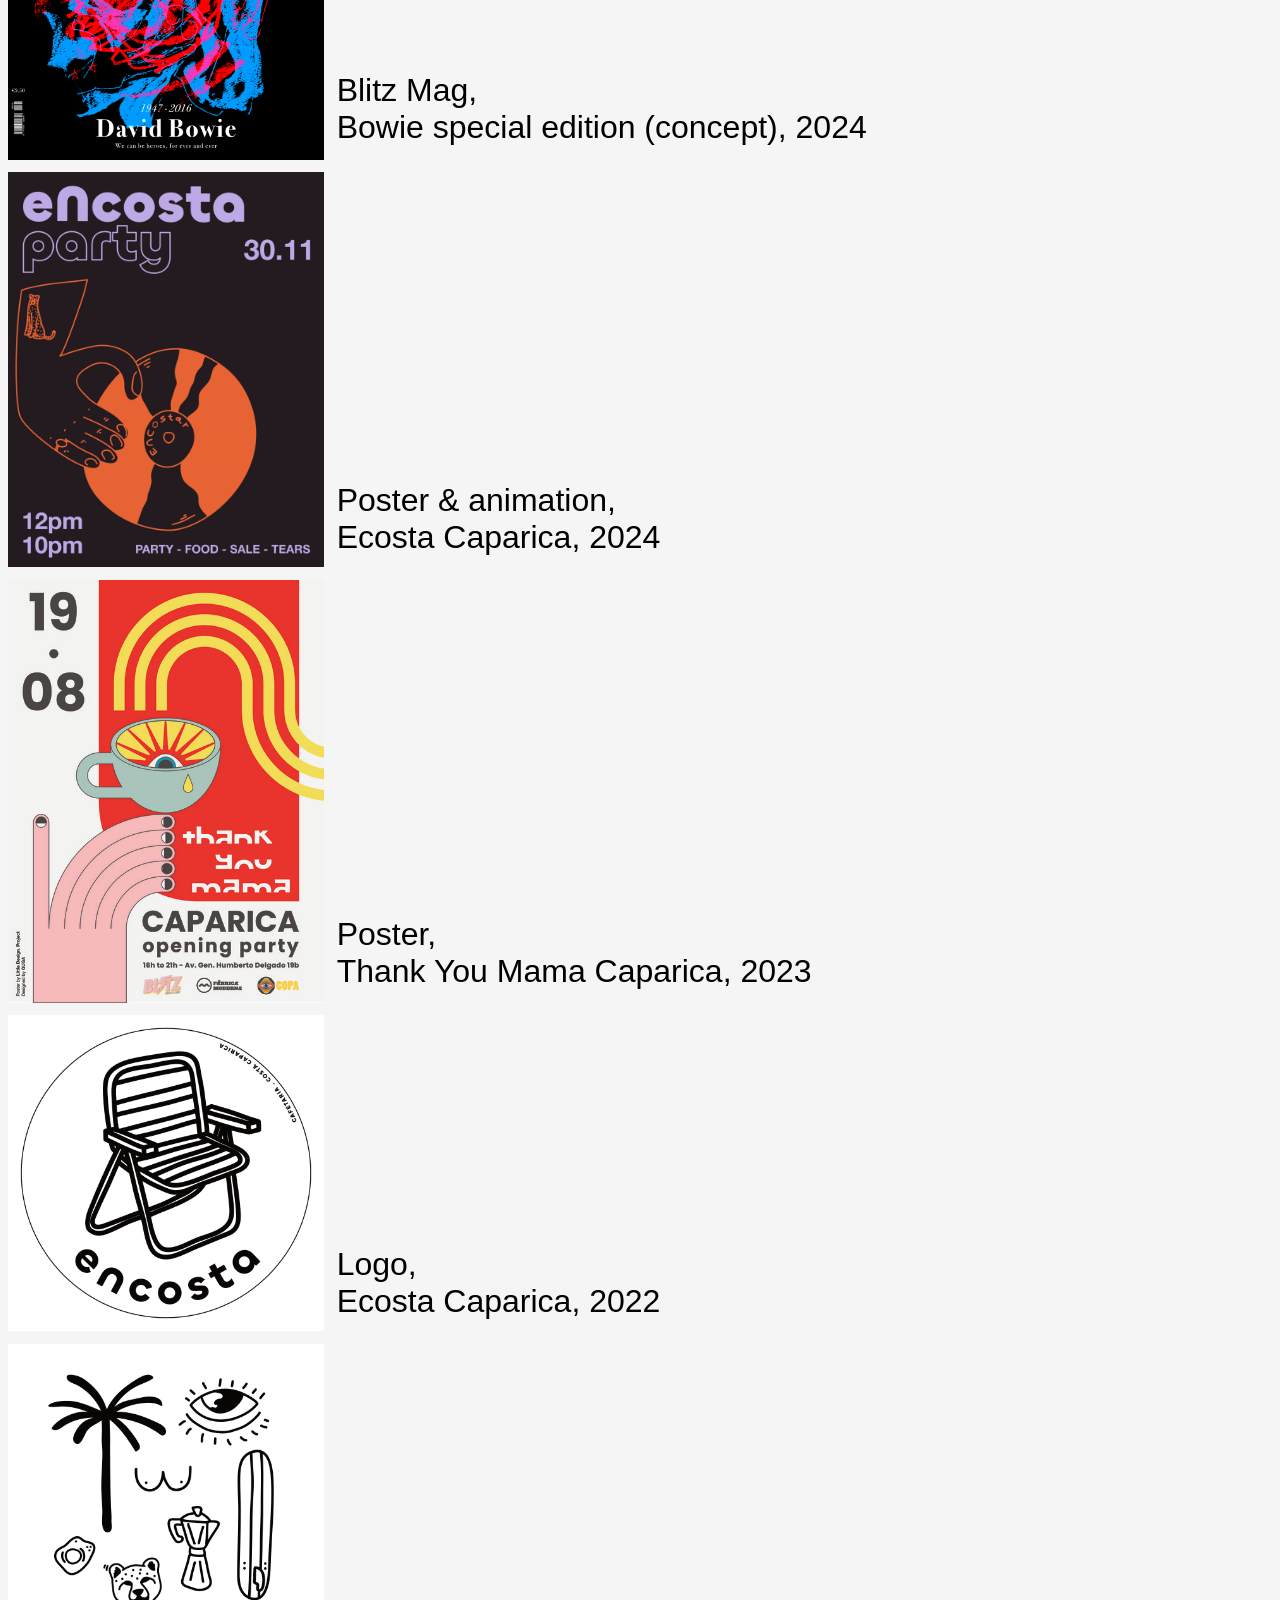
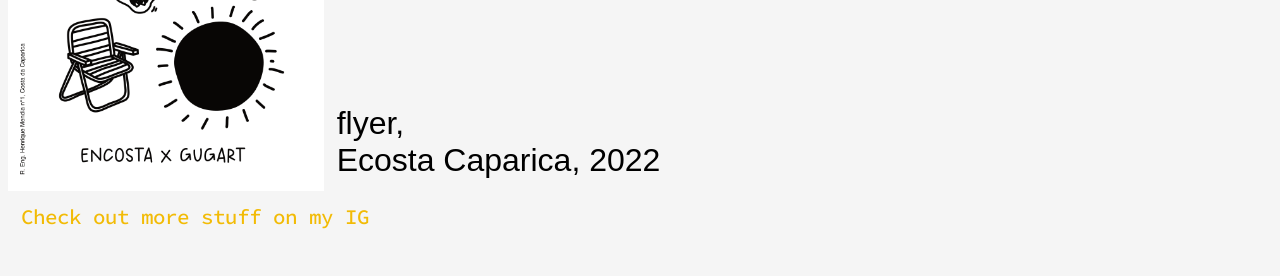
==== commit 97cb02a4: "Update pagina1.html" ====
--- a/pagina1.html
+++ b/pagina1.html
@@ -41,7 +41,7 @@
                 <img id="img-main" src="./imgs/ecplicture.gif" alt="img1p2" loading="lazy" decoding="async">
                 <div class="grupo">
                     <div id="texto1">
-                        <p>poster, Eclipture band, 2026</p>
+                        <p>Poster,<br> Eclipture band, 2026</p>
                     </div>
                 </div>
             </div>
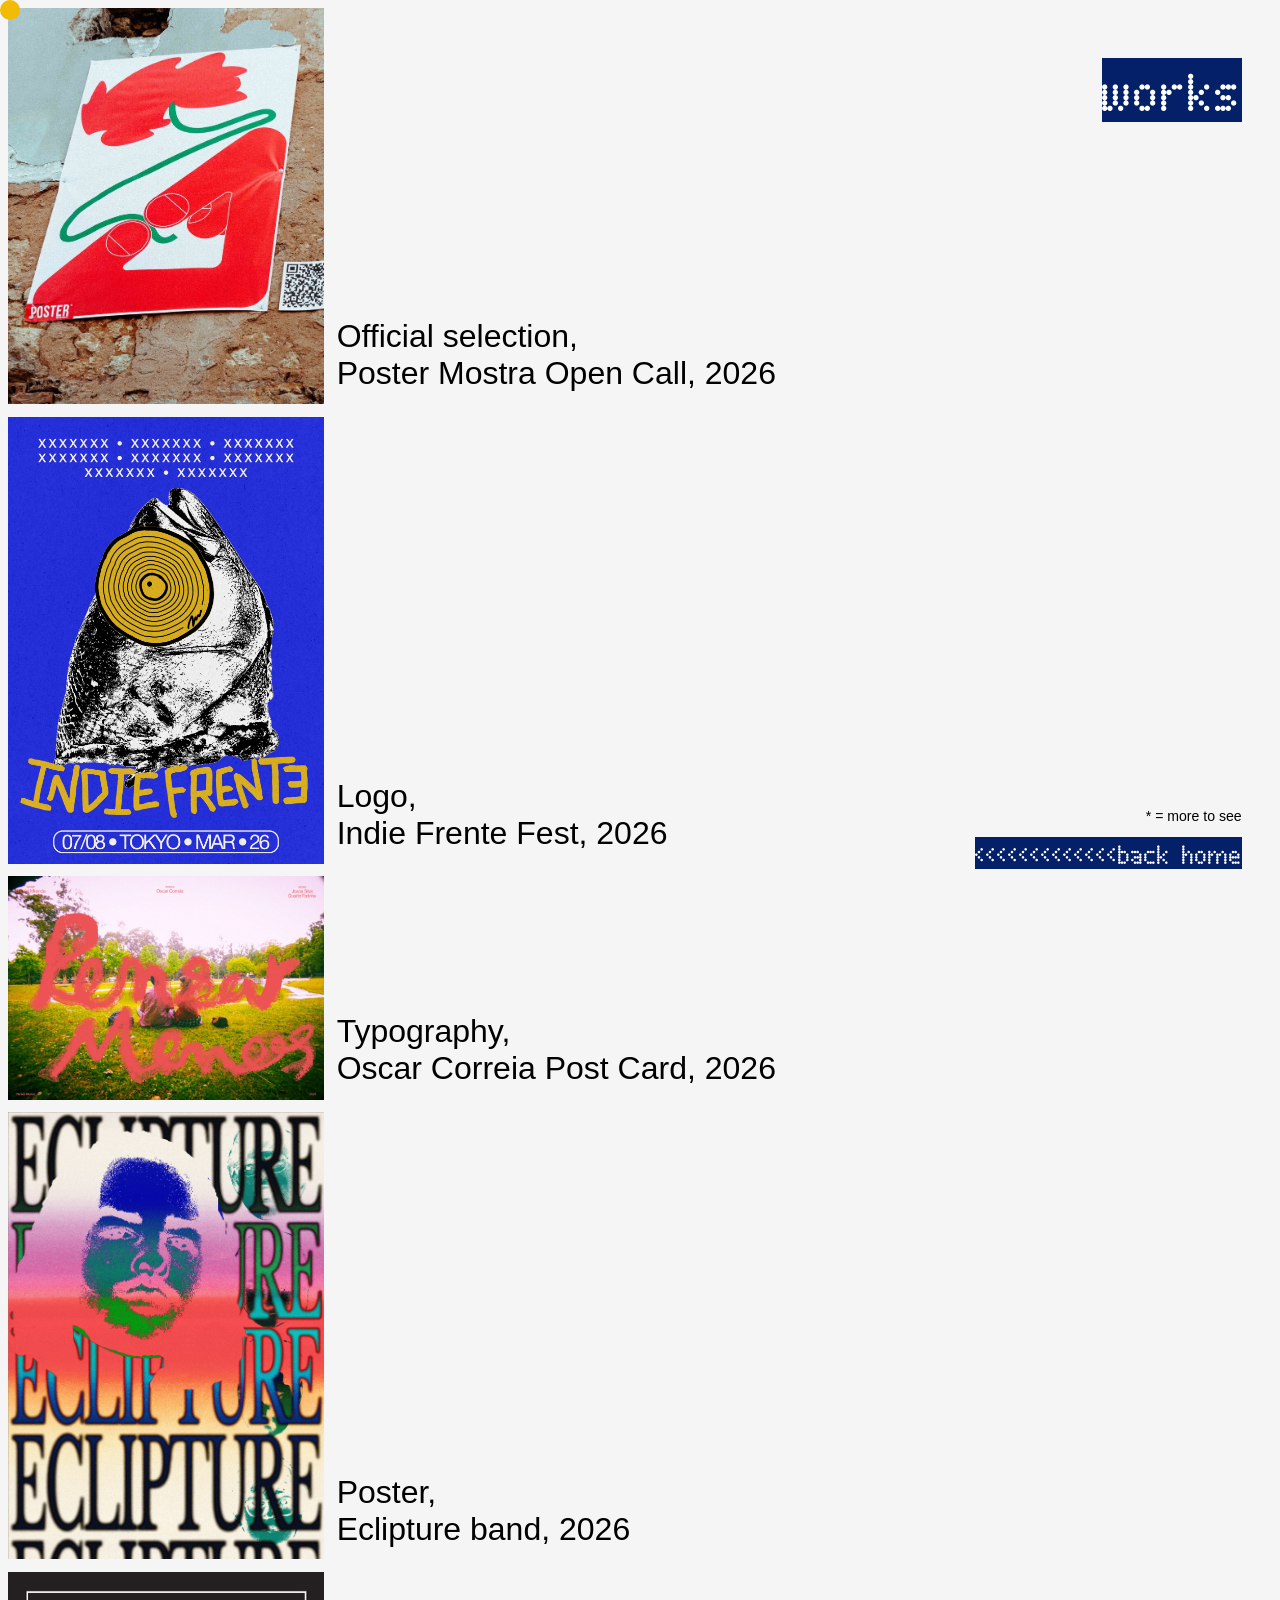
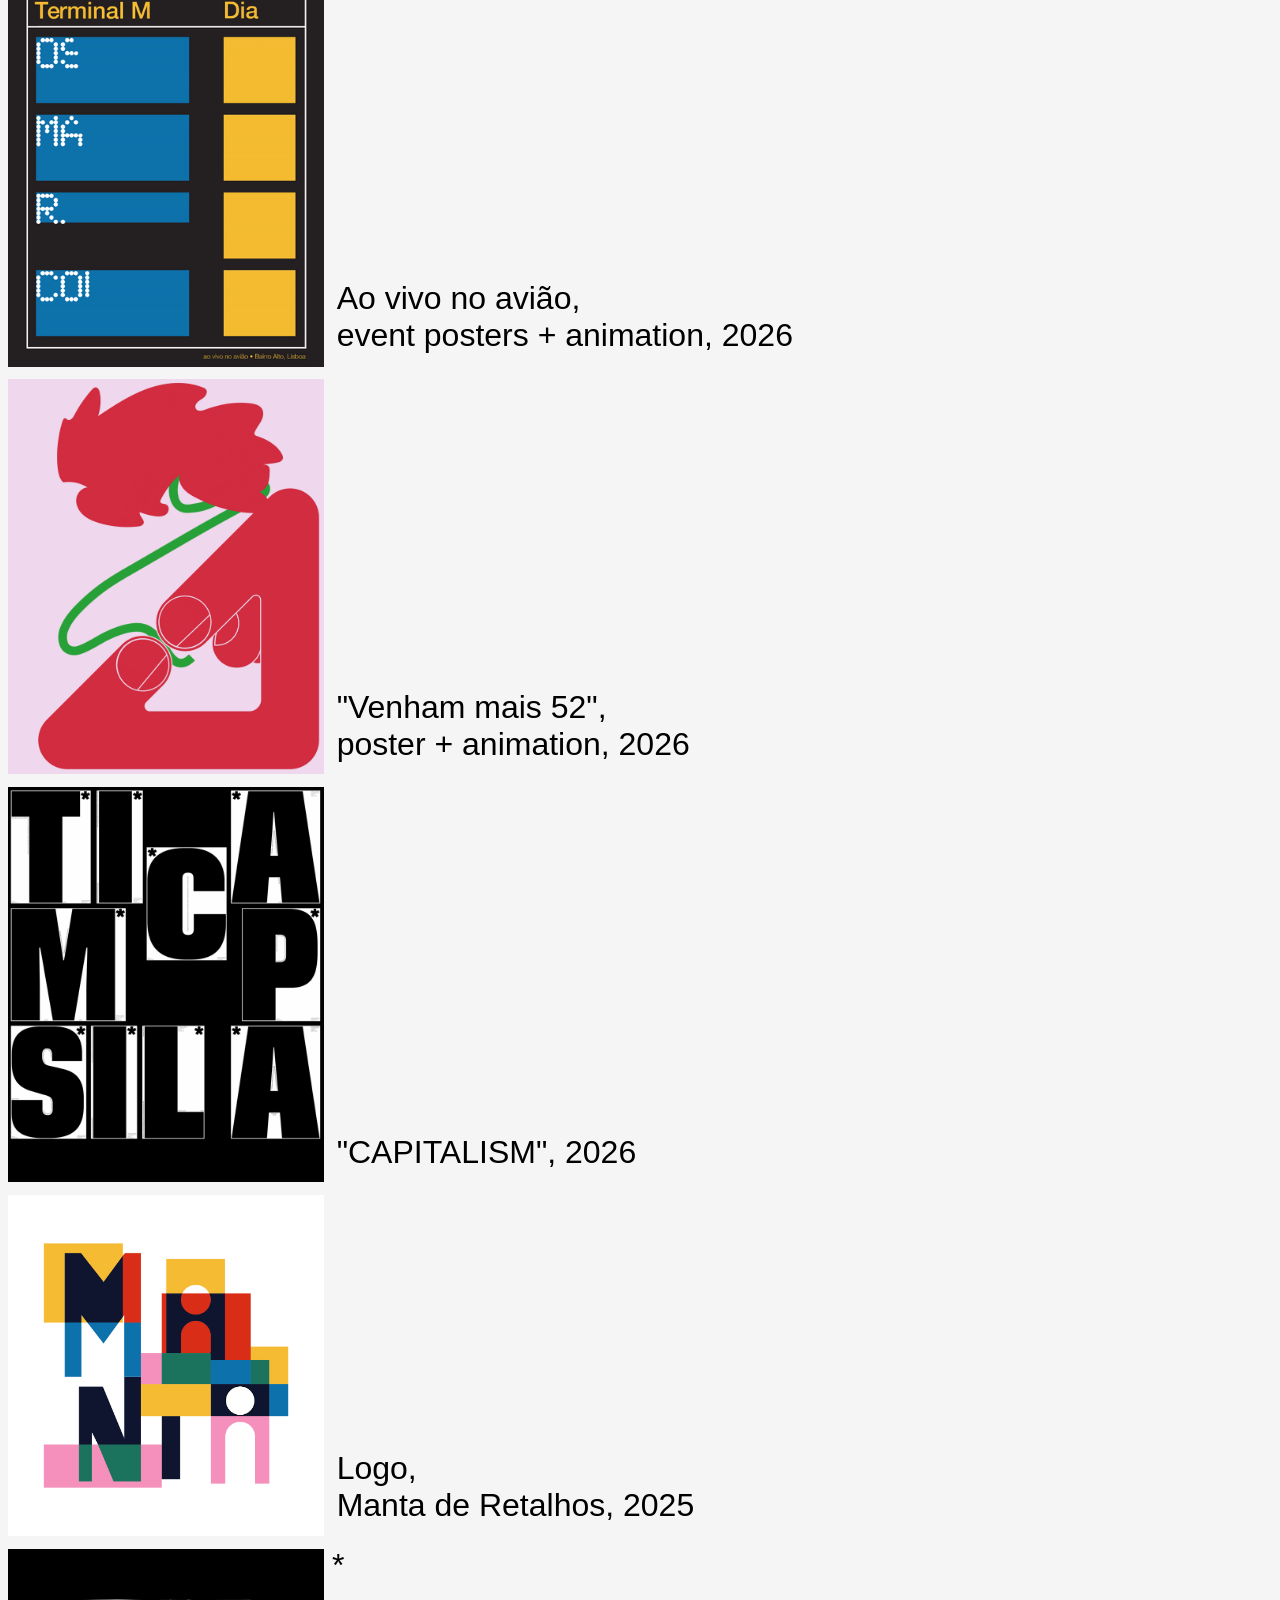
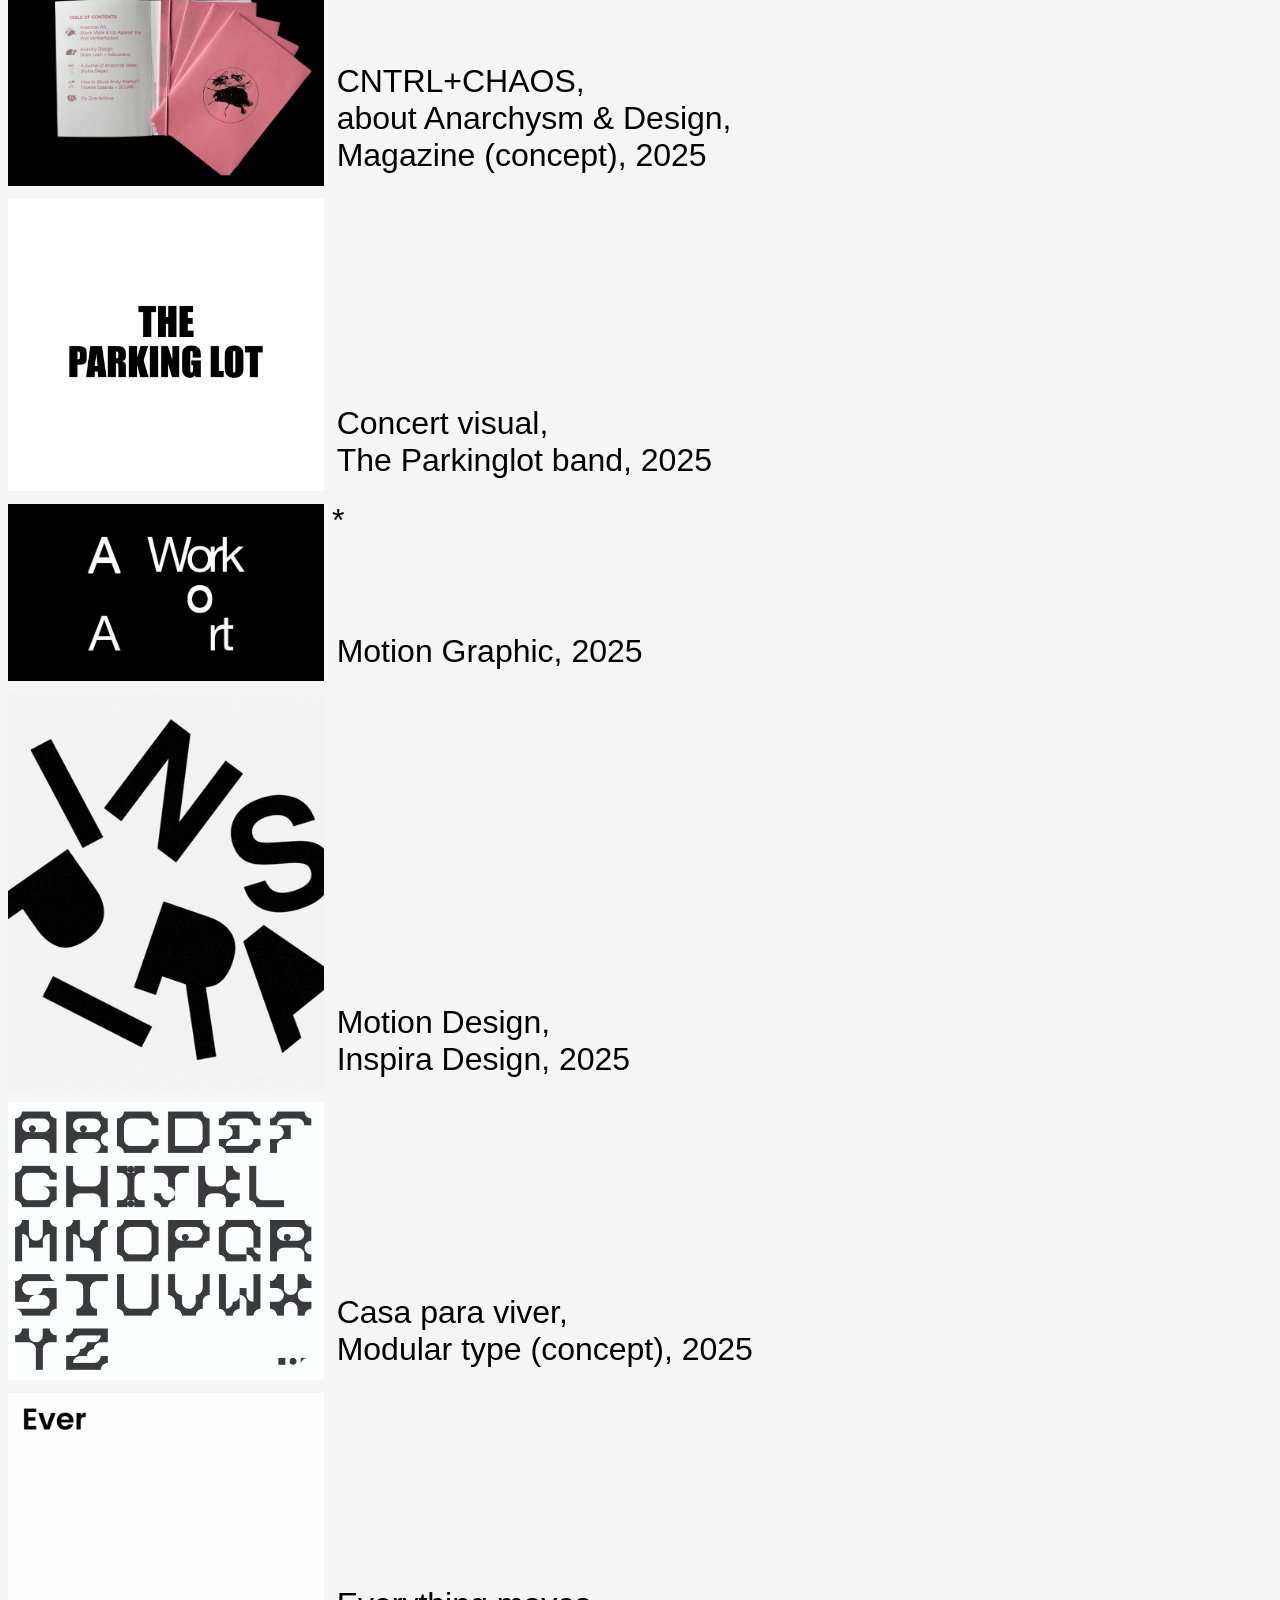
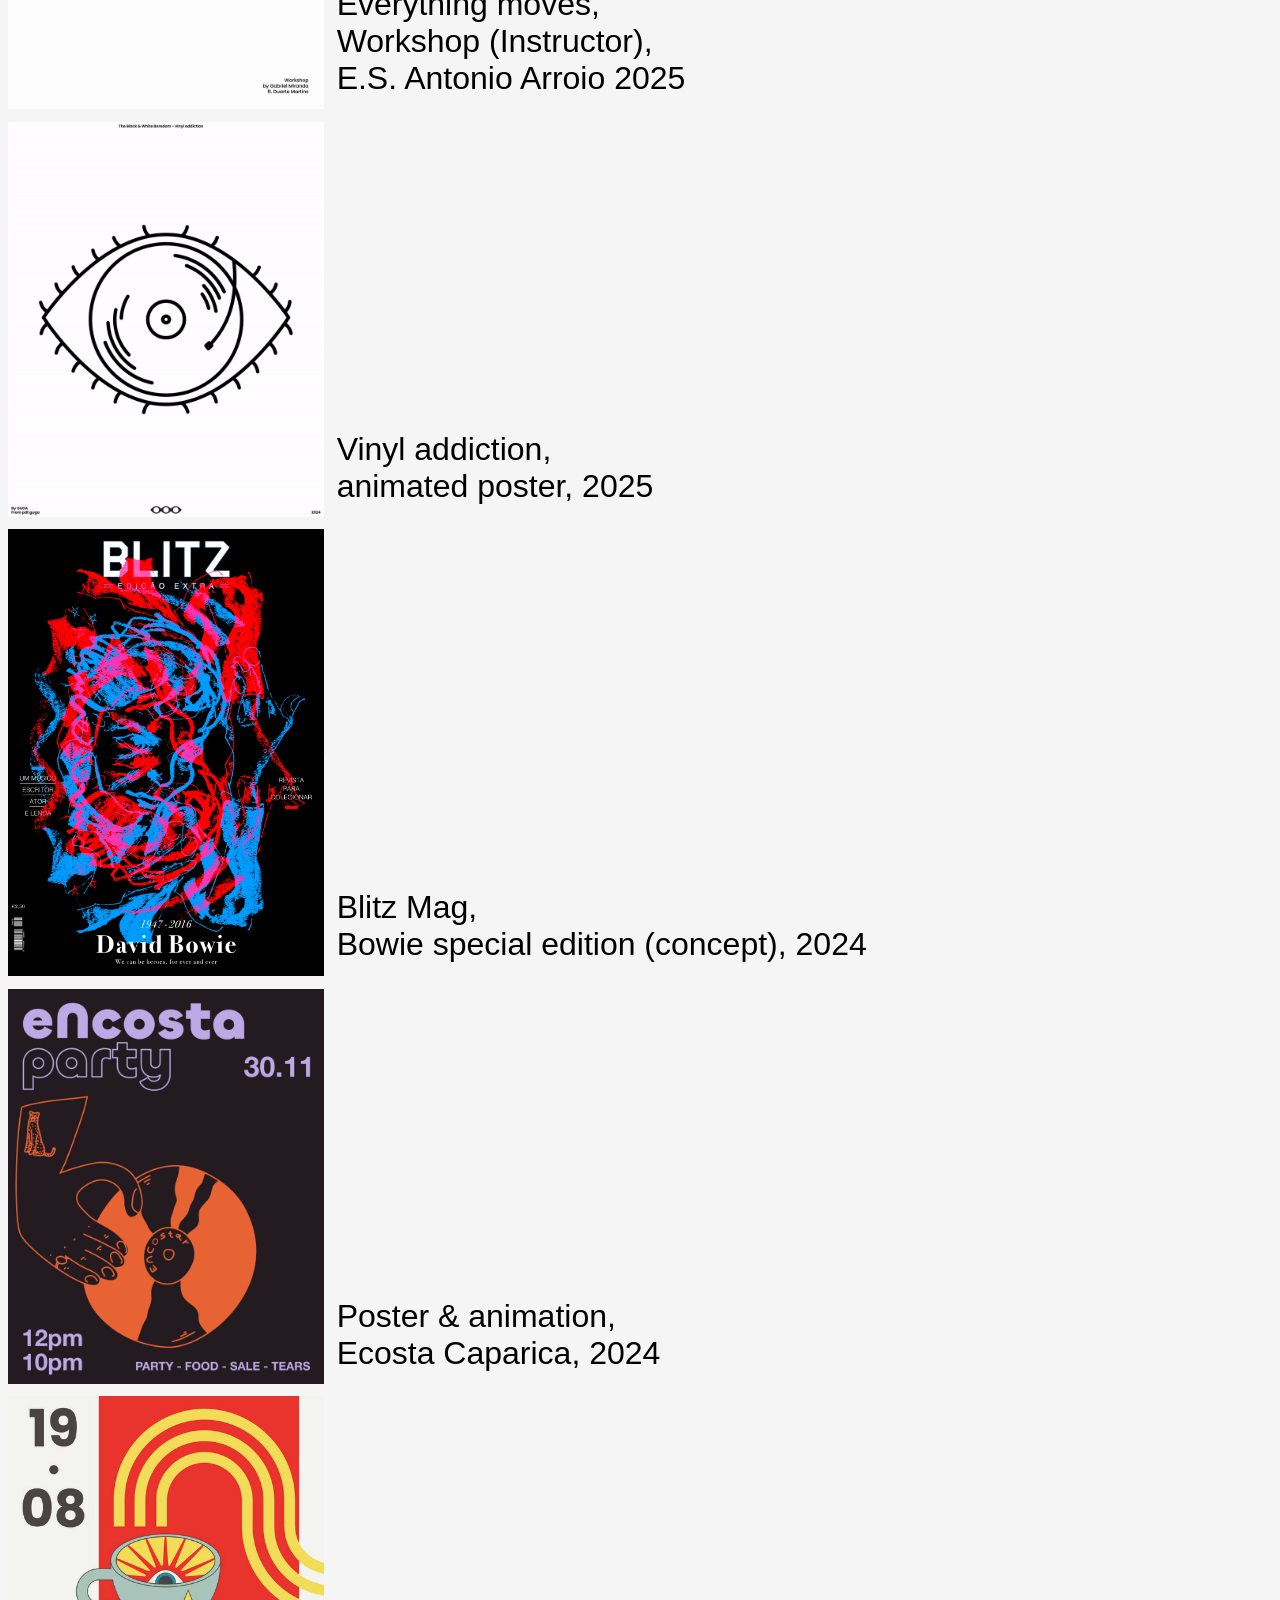
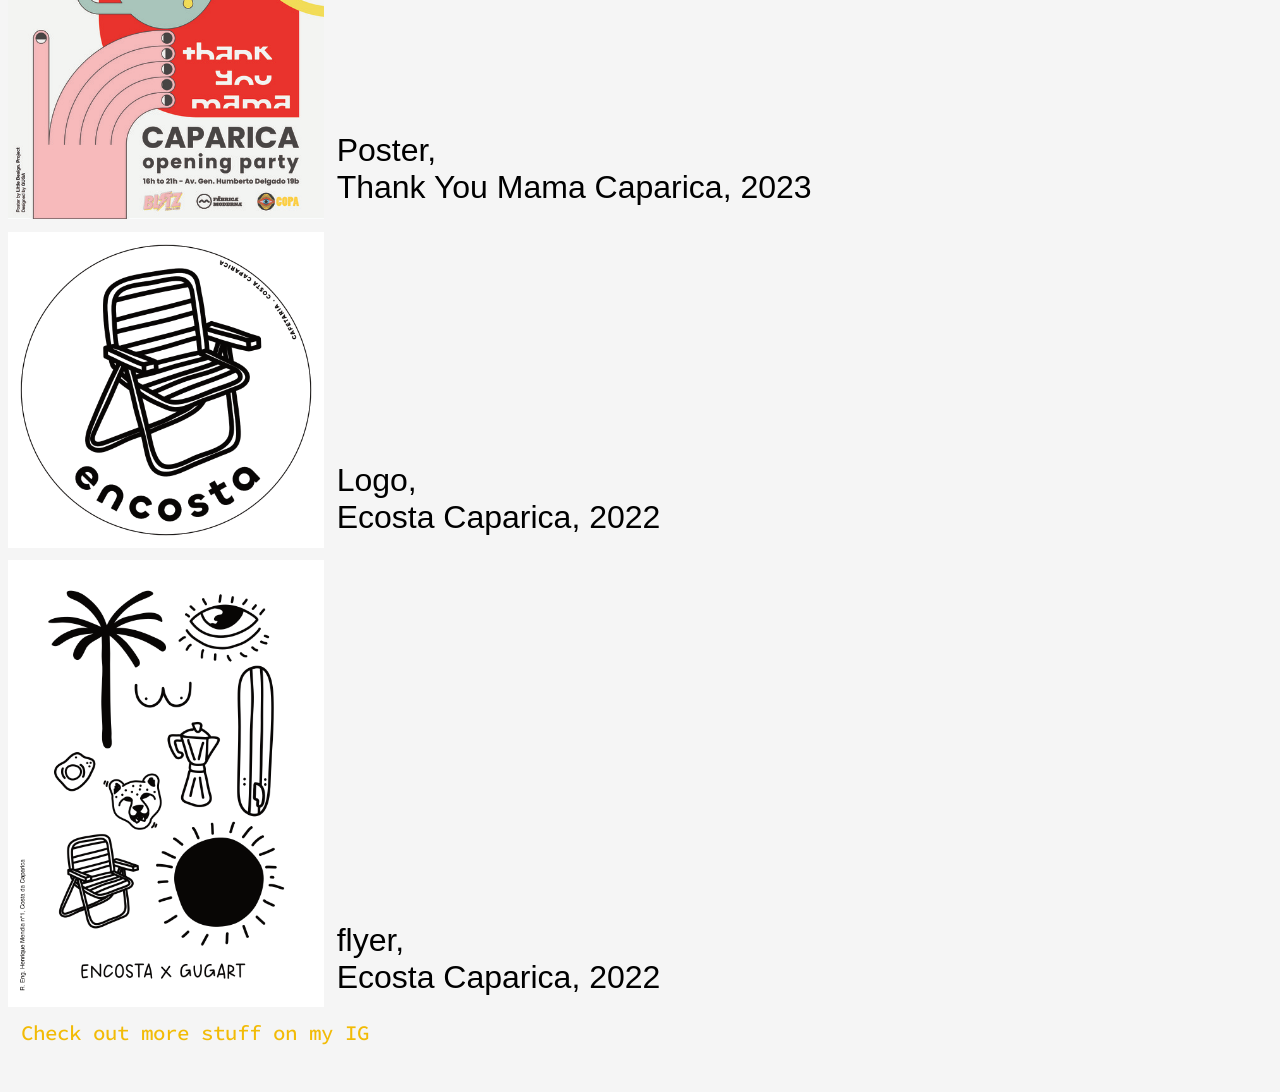
==== commit d708f11b: "Update pagina1.html" ====
--- a/pagina1.html
+++ b/pagina1.html
@@ -20,8 +20,16 @@
             <div id="transition-overlay"></div>
             <h2>works</h2>
             <span class="gallery-legend">* = more to see</span>
+            <div class="mae" data-project="PosterMostra">
+            <h2 id="titulohide">works</h2>
+                <img id="img-main" src="./imgs/postermostra.jpg" alt="img1p2" loading="lazy" decoding="async">
+                <div class="grupo">
+                    <div id="texto1">
+                        <p>Official selection,<br>Poster Mostra Open Call, 2026</p>
+                    </div>
+                </div>
+            </div>
             <div class="mae" data-project="FrenteZ">
-            <h2 id="titulohide">works</h2>
                 <img id="img-main" src="./imgs/original_amarelo.jpg" alt="img1p2" loading="lazy" decoding="async">
                 <div class="grupo">
                     <div id="texto1">
@@ -98,6 +106,14 @@
                 <div class="grupo">
                     <div id="texto1">
                     <p>Motion Graphic, 2025</p>
+                    </div>
+                </div>
+            </div>
+            <div class="mae" data-project="inspira26">
+                <img id="img-main" src="./imgs/inspira_25.gif" alt="img1p2" loading="lazy" decoding="async">
+                <div class="grupo">
+                    <div id="texto1">
+                        <p>Motion Design,<br> Inspira Design, 2025</p>
                     </div>
                 </div>
             </div>
